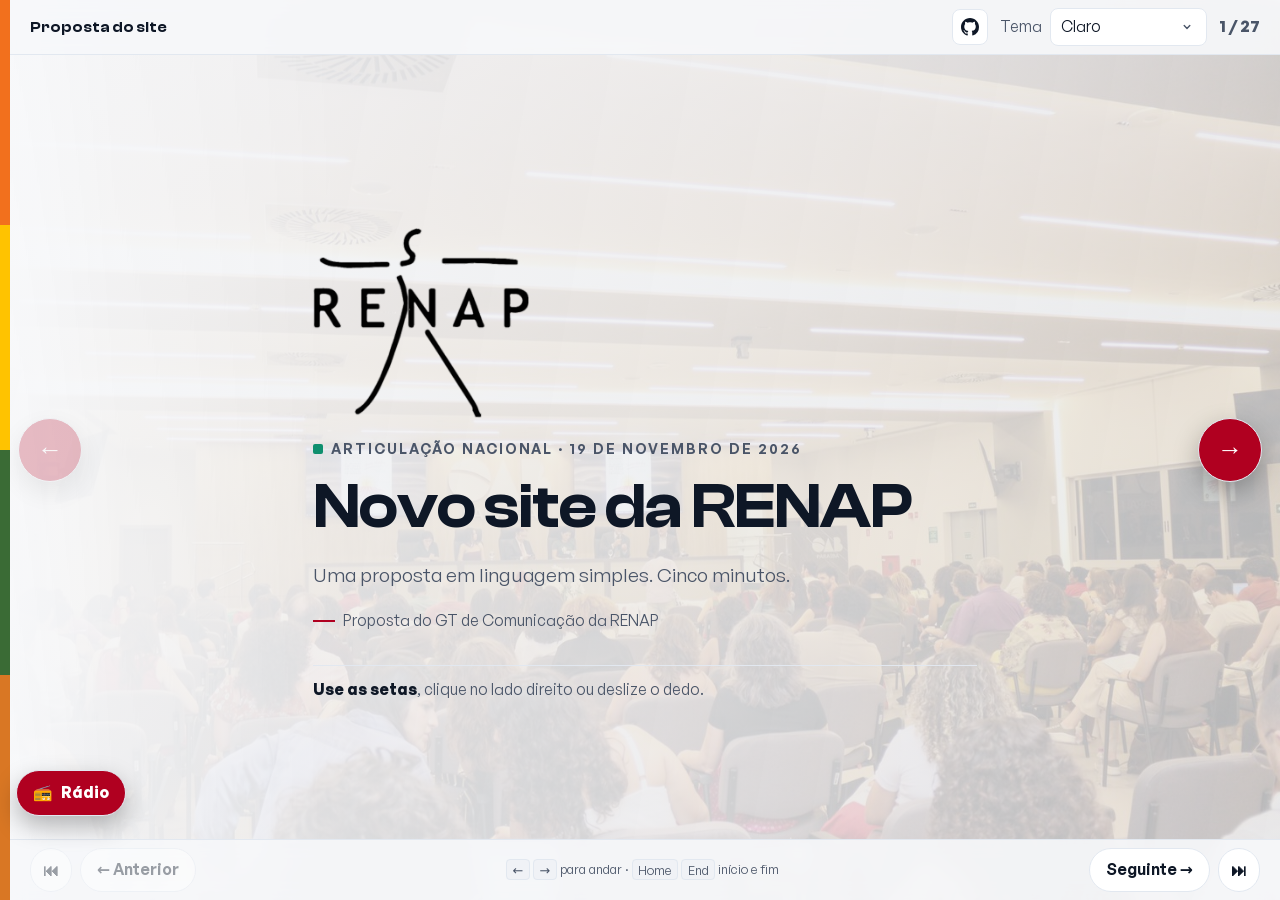
==== index.html @ 1b3a4a83 "Cartão sem fundo e foto em tela cheia - o cartão não tem mais fundo: ackground: transparent, sem de" ====
<!doctype html>
<html lang="pt-BR" data-theme="light">
<head>
<meta charset="utf-8" />
<meta name="viewport" content="width=device-width, initial-scale=1" />
<title>Novo site da RENAP — proposta</title>
<meta name="description" content="Proposta do novo site da RENAP, feita pelo GT de Comunicação. Linguagem simples, cinco minutos." />
<link rel="icon" href="data:," />

<!--
  APRESENTAÇÃO — PROPOSTA DO NOVO SITE DA RENAP
  Conteúdo: "Briefing-novo-site-RENAP.docx", versão de 19/11/2026, do GT de Comunicação.
  Base visual: design system do Controle Popular (MIT) — tokens --cp-*, sanfona,
  efeitos e robô. A marca RENAP entra em temas/renap.css, só trocando valores.

  DIRECÃO DE ARTE: "editorial cívico". Papel de ata, título em Clash Display,
  corpo em General Sans, logo no canto, raia de bioma na borda.
  A própria apresentação demonstra o que promete: tema, sanfona, busca, robô.
-->
<link rel="stylesheet" href="fontes/fontshare.css?v=3" />
<link rel="stylesheet" href="temas/temas.css" />
<link rel="stylesheet" href="temas/renap.css?v=2" />
<link rel="stylesheet" href="componentes/select.css" />
<link rel="stylesheet" href="componentes/sanfona.css" />
<link rel="stylesheet" href="componentes/shell.css" />
<link rel="stylesheet" href="efeitos/efeitos.css" />

<style>
/* ═══ 1. ESCALA, RITMO E MARCA ════════════════════════════════════════════ */
:root {
  --t-capa: clamp(2rem, 6.6vw, 4rem);
  --t-titulo: clamp(1.45rem, 4.2vw, 2.4rem);
  --t-olho: clamp(.8rem, 1.9vw, .88rem);
  --t-corpo: clamp(1.06rem, 2.4vw, 1.2rem);
  --t-peq: clamp(.88rem, 2vw, .98rem);
  --t-min: .8rem;                  /* 12,8 px: acima do piso de 12 px */
  --t-numero: clamp(2.4rem, 9vw, 4.6rem);

  --e1: 4px; --e2: 8px; --e3: 12px; --e4: 20px; --e5: 32px; --e6: 56px;

  --dur-rapida: 160ms;
  --dur-padrao: 320ms;
  --dur-tela: 420ms;
  --curva: cubic-bezier(.2, 0, 0, 1);

  --faixa: 10px;
  --bioma-1: #f2701d;
  --bioma-2: #ffc300;
  --bioma-3: #3a6b35;
  --bioma-4: #d97724;
}
[data-theme="high-contrast"] { --faixa: 0px; }

/* ═══ 2. BASE ═════════════════════════════════════════════════════════════ */
* { box-sizing: border-box; }
html, body { margin: 0; height: 100%; }
body {
  background: var(--cp-bg);
  color: var(--cp-text);
  font-size: var(--t-corpo);
  line-height: 1.5;
  -webkit-text-size-adjust: 100%;
  overflow: hidden;
  transition: background var(--dur-padrao) var(--curva), color var(--dur-padrao) var(--curva);
}
h1, h2, h3 { margin: 0; line-height: 1.08; letter-spacing: -.015em; font-weight: 600; }
p { margin: 0; }
img { max-width: 100%; }
a { color: var(--cp-primary); }
:focus-visible { outline: 3px solid var(--cp-focus); outline-offset: 3px; border-radius: 4px; }

/* ═══ 3. CASCA ════════════════════════════════════════════════════════════ */
.raia { position: fixed; left: 0; top: 0; bottom: 0; width: var(--faixa); z-index: 40; display: flex; flex-direction: column; }
[data-theme="high-contrast"] .raia { display: none; }
.raia i { flex: 1; }
.raia .b1 { background: var(--bioma-1); }
.raia .b2 { background: var(--bioma-2); }
.raia .b3 { background: var(--bioma-3); }
.raia .b4 { background: var(--bioma-4); }

.casca {
  position: fixed; inset: 0 0 auto var(--faixa); z-index: 30;
  display: flex; align-items: center; gap: var(--e3);
  padding: var(--e2) var(--e4);
  background: color-mix(in srgb, var(--cp-bg) 90%, transparent);
  border-bottom: 1px solid var(--cp-border);
  backdrop-filter: blur(8px);
}
.logo-topo { height: 36px; width: auto; display: block; }
.logo-topo--branco { display: none; }
[data-theme="dark"] .logo-topo--claro,
[data-theme="brasil"] .logo-topo--claro,
[data-theme="pequi"] .logo-topo--claro,
[data-theme="cerrado"] .logo-topo--claro,
[data-theme="mata-atlantica"] .logo-topo--claro,
[data-theme="caatinga"] .logo-topo--claro,
[data-theme="pantanal"] .logo-topo--claro { display: none; }
[data-theme="dark"] .logo-topo--branco,
[data-theme="brasil"] .logo-topo--branco,
[data-theme="pequi"] .logo-topo--branco,
[data-theme="cerrado"] .logo-topo--branco,
[data-theme="mata-atlantica"] .logo-topo--branco,
[data-theme="caatinga"] .logo-topo--branco,
[data-theme="pantanal"] .logo-topo--branco { display: block; }
/* Na capa o logo grande faz o papel; o do canto sai. */
body[data-tela="1"] .logo-topo { display: none; }

.casca .vao { flex: 1; }
/* Link do código aberto fica discreto na barra e grande no fecho. */
.casca__codigo {
  display: inline-flex; align-items: center; justify-content: center;
  width: 36px; height: 36px; border-radius: 8px;
  color: var(--cp-text); border: 1px solid var(--cp-border);
  background: var(--cp-surface);
}
.casca__codigo:hover { border-color: var(--cp-primary); color: var(--cp-primary); }
.casca__codigo svg { width: 18px; height: 18px; }
.rodape-codigo { margin-top: var(--e4); display: flex; align-items: center; gap: var(--e3); flex-wrap: wrap; }
.rodape-codigo small { font-size: var(--t-min); color: var(--cp-text-soft); }
.casca__nome { font-family: var(--font-display); font-size: .95rem; font-weight: 600; display: none; }
@media (min-width: 1000px) { .casca__nome { display: block; } }
.contador { font-size: var(--t-peq); color: var(--cp-text-soft); font-variant-numeric: tabular-nums; white-space: nowrap; }
.campo-tema { display: flex; align-items: center; gap: var(--e2); }
.campo-tema label { font-size: var(--t-peq); color: var(--cp-text-soft); }
.campo-tema select {
  font: inherit; font-family: var(--font-body); font-size: var(--t-peq);
  min-height: 36px; max-width: 11rem;
  padding: .4rem 2.25rem .4rem .6rem;
  color: var(--cp-text); background-color: var(--cp-surface);
  border: 1px solid var(--cp-border); border-radius: 8px;
}

.progresso { position: fixed; left: var(--faixa); right: 0; top: 0; height: 3px; z-index: 35; }
.progresso b { display: block; height: 100%; width: 0; background: var(--cp-primary); transition: width var(--dur-tela) var(--curva); }

/* ═══ 4. TELAS ════════════════════════════════════════════════════════════ */
.deck { position: fixed; inset: 0; }
.tela {
  position: absolute; inset: 0;
  display: flex; flex-direction: column; justify-content: flex-start;
  padding: calc(72px + var(--e5)) 0 calc(var(--e6) + 24px) var(--faixa);
  opacity: 0; visibility: hidden; transform: translateX(26px);
  transition: opacity var(--dur-tela) var(--curva), transform var(--dur-tela) var(--curva),
              visibility 0s linear var(--dur-tela);
  overflow-y: auto; overflow-x: hidden;
}
.tela[data-ativa="true"] {
  opacity: 1; visibility: visible; transform: none;
  transition: opacity var(--dur-tela) var(--curva), transform var(--dur-tela) var(--curva);
}
/* `margin: auto` centra quando sobra espaço e encosta no topo quando a tela
   é mais alta que a janela — sem cortar o título. */
.miolo { width: 100%; max-width: 62rem; margin: auto; padding: 0 var(--e4); flex: 0 0 auto; }
.estreito { max-width: 44rem; }

.tela[data-ativa="true"] .sobe {
  animation: sobe var(--dur-tela) var(--curva) both;
  animation-delay: calc(var(--i, 0) * 70ms);
}
@keyframes sobe { from { opacity: 0; transform: translateY(20px); } to { opacity: 1; transform: none; } }

.olho {
  display: flex; align-items: center; gap: var(--e2);
  font-size: var(--t-olho); font-weight: 600; letter-spacing: .14em; text-transform: uppercase;
  color: var(--cp-text-soft); margin-bottom: var(--e3);
}
.olho::before {
  content: ""; width: 10px; height: 10px; flex: 0 0 auto;
  background: var(--cp-accent); border-radius: 2px;
}
.emoji { margin-right: .35em; font-style: normal; }
/* Onde há emoji, ele é o marcador: o quadradinho some para não duplicar. */
.olho:has(.emoji)::before { display: none; }
h2.titulo { font-size: var(--t-titulo); max-width: 24ch; }
h2.titulo--longo { font-size: clamp(1.25rem, 3.5vw, 1.9rem); max-width: 30ch; line-height: 1.16; }
.resumo { margin-top: var(--e4); color: var(--cp-text-soft); max-width: 56ch; }
.linhas { list-style: none; margin: var(--e4) 0 0; padding: 0; display: grid; gap: var(--e3); }
/* Marcador absoluto: o texto pode ter <b> no meio sem virar coluna. */
.linhas li { position: relative; padding-left: 18px; }
.linhas li::before {
  content: ""; position: absolute; left: 0; top: .62em;
  width: 6px; height: 6px;
  background: var(--cp-primary); border-radius: 50%;
}
.folha {
  margin-top: var(--e5); padding-top: var(--e3);
  border-top: 1px solid var(--cp-border);
  font-size: var(--t-peq); color: var(--cp-text-soft);
}
.folha b { color: var(--cp-text); }

/* ═══ 5. PEÇAS ════════════════════════════════════════════════════════════ */
.capa-logo { height: clamp(112px, 22vw, 190px); width: auto; display: block; margin-bottom: var(--e4); }
.capa-logo--branco { display: none; }
[data-theme="dark"] .capa-logo--claro,
[data-theme="brasil"] .capa-logo--claro,
[data-theme="pequi"] .capa-logo--claro,
[data-theme="cerrado"] .capa-logo--claro,
[data-theme="mata-atlantica"] .capa-logo--claro,
[data-theme="caatinga"] .capa-logo--claro,
[data-theme="pantanal"] .capa-logo--claro { display: none; }
[data-theme="dark"] .capa-logo--branco,
[data-theme="brasil"] .capa-logo--branco,
[data-theme="pequi"] .capa-logo--branco,
[data-theme="cerrado"] .capa-logo--branco,
[data-theme="mata-atlantica"] .capa-logo--branco,
[data-theme="caatinga"] .capa-logo--branco,
[data-theme="pantanal"] .capa-logo--branco { display: block; }

.credito {
  margin-top: var(--e4); display: inline-flex; align-items: center; gap: var(--e2);
  font-size: var(--t-peq); color: var(--cp-text-soft);
}
.credito::before { content: ""; width: 22px; height: 2px; background: var(--cp-primary); }

.grande {
  font-family: var(--font-display); font-size: var(--t-numero); font-weight: 700;
  line-height: .92; letter-spacing: -.03em; font-variant-numeric: tabular-nums;
}
.grande em { font-style: normal; font-size: .3em; letter-spacing: 0; color: var(--cp-text-soft); font-family: var(--font-body); font-weight: 600; }

.fichas { display: flex; flex-wrap: wrap; gap: var(--e2); margin: var(--e4) 0 0; padding: 0; list-style: none; }
.fichas li {
  font-size: var(--t-peq); font-weight: 600;
  padding: .45rem .75rem; border-radius: 999px;
  background: var(--cp-surface-2); color: var(--cp-text); border: 1px solid var(--cp-border);
}
.cartoes { display: grid; gap: var(--e3); margin-top: var(--e4); align-items: start; }
@media (min-width: 640px) { .cartoes.duas { grid-template-columns: 1fr 1fr; } }
@media (min-width: 900px) { .cartoes.tres { grid-template-columns: repeat(3, 1fr); } }
.cartao {
  background: var(--cp-surface); border: 1px solid var(--cp-border);
  border-radius: 12px; padding: var(--e3) var(--e4);
}
.cartao h3 { font-size: 1.02rem; margin-bottom: .35rem; }
.cartao p { font-size: var(--t-peq); color: var(--cp-text-soft); }
.cartao .etiqueta {
  display: inline-block; font-size: var(--t-min); font-weight: 700; letter-spacing: .1em;
  text-transform: uppercase; color: var(--cp-text-soft); margin-bottom: .4rem;
}
.cartao .num { font-family: var(--font-display); font-size: 2.3rem; line-height: 1; font-variant-numeric: tabular-nums; }

.botao {
  font: inherit; font-family: var(--font-body); font-size: 1.05rem; font-weight: 700;
  min-height: 44px; padding: .55rem 1.1rem;
  background: var(--cp-primary); color: var(--cp-primary-ink);
  border: 0; border-radius: 999px; cursor: pointer;
}
.botao:hover { filter: brightness(1.06); }
.botao.secundario { background: var(--cp-surface); color: var(--cp-text); border: 1px solid var(--cp-border); }
.botao[aria-pressed="true"] { outline: 2px solid var(--cp-text); outline-offset: 2px; }

/* Chips de tema: cada um troca direto, sem adivinhar o próximo. */
.temas-grade { display: grid; grid-template-columns: repeat(2, 1fr); gap: var(--e2); margin-top: var(--e4); }
@media (min-width: 620px) { .temas-grade { grid-template-columns: repeat(4, 1fr); } }
.chip-tema {
  font: inherit; font-size: var(--t-peq); font-weight: 600; text-align: left;
  display: flex; align-items: center; gap: var(--e2);
  min-height: 44px; padding: .5rem .7rem;
  background: var(--cp-surface); color: var(--cp-text);
  border: 1px solid var(--cp-border); border-radius: 10px; cursor: pointer;
}
.chip-tema:hover { border-color: var(--cp-primary); }
.chip-tema[aria-pressed="true"] { border-color: var(--cp-primary); box-shadow: inset 0 0 0 1px var(--cp-primary); }
.chip-tema__cores { display: inline-flex; gap: 3px; flex: 0 0 auto; }
.chip-tema__cores i { width: 10px; height: 10px; border-radius: 50%; border: 1px solid color-mix(in srgb, var(--cp-text) 30%, transparent); }
.aviso-tema { margin-top: var(--e3); font-size: var(--t-peq); color: var(--cp-text-soft); }
.aviso-tema b { color: var(--cp-text); }

.amostras { display: flex; flex-wrap: wrap; gap: var(--e3); margin-top: var(--e4); }
.amostra { width: 82px; }
.amostra i { display: block; height: 42px; border-radius: 8px; border: 1px solid var(--cp-border); }
.amostra small { display: block; font-size: var(--t-min); color: var(--cp-text-soft); margin-top: 4px; }

.interruptor { display: flex; align-items: center; gap: var(--e2); font-size: var(--t-peq); color: var(--cp-text-soft); margin-top: var(--e3); }
.interruptor input { width: 20px; height: 20px; accent-color: var(--cp-primary); }

/* Proposta de home: print à esquerda, o que ela tem à direita. */
.home-demo { display: grid; gap: var(--e3); margin-top: var(--e4); }
@media (min-width: 820px) { .home-demo { grid-template-columns: 1.15fr .85fr; align-items: start; } }
.home-demo figure { margin: 0; }
.home-demo img {
  width: 100%; aspect-ratio: 16 / 9; object-fit: cover;
  border: 1px solid var(--cp-border); border-radius: 12px; background: var(--cp-surface-2);
}
.home-demo figcaption { margin-top: 6px; font-size: var(--t-min); color: var(--cp-text-soft); }
.home-demo .botao { display: inline-flex; align-items: center; text-decoration: none; }

/* ═══ 6. DEMONSTRAÇÕES (anexos) ═══════════════════════════════════════════ */
.grade-demo { display: grid; gap: var(--e3); margin-top: var(--e4); }
@media (min-width: 780px) { .grade-demo { grid-template-columns: 1fr 1fr; } }
.demo {
  background: var(--cp-surface); border: 1px solid var(--cp-border);
  border-radius: 12px; padding: var(--e3) var(--e4);
  display: flex; flex-direction: column; gap: var(--e2);
}
.demo h3 { font-size: .98rem; }
.demo p { font-size: var(--t-min); color: var(--cp-text-soft); }
.demo__palco { display: flex; align-items: center; gap: var(--e2); flex-wrap: wrap; margin-top: var(--e1); }
.demo__botao {
  font: inherit; font-size: var(--t-peq); font-weight: 600;
  min-height: 40px; padding: .45rem 1rem; border-radius: 999px;
  background: var(--cp-primary); color: var(--cp-primary-ink); border: 0; cursor: pointer;
}
.demo__caixa {
  border: 1px solid var(--cp-border); border-radius: 10px;
  background: var(--cp-surface-2); padding: var(--e3); font-size: var(--t-peq);
  color: var(--cp-text);
}
.status-dica { font-size: var(--t-min); color: var(--cp-text-soft); min-height: 1.1em; }

/* Busca */
.busca { display: flex; gap: var(--e2); margin-top: var(--e1); }
.busca input {
  flex: 1; min-height: 40px; padding: .45rem .7rem;
  font: inherit; font-size: var(--t-peq);
  color: var(--cp-text); background-color: var(--cp-bg);
  border: 1px solid var(--cp-border); border-radius: 8px;
}
.busca-lista { list-style: none; margin: var(--e2) 0 0; padding: 0; display: grid; gap: 6px; }
.busca-lista li {
  font-size: var(--t-peq); padding: .4rem .6rem; border-radius: 8px;
  background: var(--cp-surface-2); color: var(--cp-text);
  display: flex; justify-content: space-between; gap: var(--e2);
}
.busca-lista li span { color: var(--cp-text-soft); font-size: var(--t-min); white-space: nowrap; }
.busca-lista li[hidden] { display: none; }

/* Rádio: player com lista de estações (acervo do Controle Popular).
   Controles fixos à esquerda; a lista funciona como barra lateral. */
.rp { display: grid; gap: var(--e3); margin-top: var(--e2); }
@media (min-width: 900px) {
  .rp { grid-template-columns: minmax(0, 260px) minmax(0, 1fr); align-items: start; }
}
.rp__controles {
  position: sticky; top: 8px; z-index: 2;
  border: 1px solid var(--cp-border); border-radius: 12px;
  background: var(--cp-surface-2); padding: var(--e3);
  display: grid; gap: var(--e2);
}
.rp__linha { display: flex; align-items: center; gap: var(--e2); }
.rp__tocar {
  width: 52px; height: 52px; flex: 0 0 auto; border-radius: 50%;
  border: 0; background: var(--cp-primary); color: var(--cp-primary-ink);
  font-size: 1.1rem; cursor: pointer; display: grid; place-items: center;
}
.rp__tocar:hover { filter: brightness(1.07); }
.rp__parar {
  width: 40px; height: 40px; flex: 0 0 auto; border-radius: 50%;
  border: 1px solid var(--cp-border); background: var(--cp-surface); color: var(--cp-text);
  font-size: .8rem; cursor: pointer; display: grid; place-items: center;
}
.rp__parar:hover { border-color: var(--cp-primary); color: var(--cp-primary); }
.rp__nome { font-weight: 700; font-size: var(--t-peq); line-height: 1.25; }
.rp__meta { display: block; font-weight: 400; font-size: var(--t-min); color: var(--cp-text-soft); }
.rp__volume { display: flex; align-items: center; gap: var(--e2); font-size: var(--t-min); color: var(--cp-text-soft); }
.rp__volume input { flex: 1; accent-color: var(--cp-primary); }
.rp__status { font-size: var(--t-min); color: var(--cp-text-soft); min-height: 1.2em; }
.rp__lista-area {
  border: 1px solid var(--cp-border); border-radius: 12px;
  background: var(--cp-surface); overflow: hidden;
}
.rp__busca { display: flex; gap: var(--e2); align-items: center; padding: var(--e2); border-bottom: 1px solid var(--cp-border); }
.rp__busca input {
  flex: 1; min-height: 36px; padding: .4rem .6rem;
  font: inherit; font-size: var(--t-min);
  color: var(--cp-text); background-color: var(--cp-bg);
  border: 1px solid var(--cp-border); border-radius: 8px;
}
.rp__contagem { font-size: var(--t-min); color: var(--cp-text-soft); white-space: nowrap; }
.rp__lista { max-height: 260px; overflow-y: auto; padding: 6px; }
.rp__grupo {
  font-size: var(--t-min); text-transform: uppercase; letter-spacing: .1em;
  color: var(--cp-text-soft); margin: var(--e2) var(--e1) 4px;
}
.rp__item {
  display: grid; gap: 2px; width: 100%; text-align: left;
  padding: 8px 10px; border: 0; border-radius: 8px;
  background: transparent; color: var(--cp-text); cursor: pointer;
  font: inherit; font-size: var(--t-min);
}
.rp__item:hover { background: var(--cp-surface-2); }
.rp__item[data-tocando="true"] { background: var(--cp-surface-2); box-shadow: inset 3px 0 0 var(--cp-primary); }
.rp__item-nome { font-weight: 600; }
.rp__item-meta { color: var(--cp-text-soft); }
.rp__vazio { font-size: var(--t-min); color: var(--cp-text-soft); padding: 10px; }

/* Robô dentro da tela (o padrão do design system é flutuante) */
.robo--tela { position: static; align-items: stretch; }
.robo--tela .robo__painel { display: block; width: 100%; box-shadow: none; }
.robo--tela .robo__mensagens { max-height: 13rem; }
.robo--tela .robo__botao { display: none; }

/* Fontes */
.fonte-grade { display: grid; gap: 6px; margin-top: var(--e2); }
@media (min-width: 700px) { .fonte-grade { grid-template-columns: 1fr 1fr; } }
.fonte-item { display: flex; align-items: center; gap: var(--e2); }
.fonte-item button {
  font: inherit; font-size: var(--t-peq); font-weight: 600;
  flex: 1; text-align: left; min-height: 36px; padding: .3rem .7rem;
  background: var(--cp-surface); color: var(--cp-text);
  border: 1px solid var(--cp-border); border-radius: 8px; cursor: pointer;
}
.fonte-item button:hover { border-color: var(--cp-primary); }
.fonte-item button[aria-pressed="true"] { border-color: var(--cp-primary); box-shadow: inset 0 0 0 1px var(--cp-primary); }
.fonte-item a { font-size: var(--t-min); }
.amostra-fonte {
  margin-top: var(--e4); padding: var(--e4);
  background: var(--cp-surface); border: 1px solid var(--cp-border); border-radius: 12px;
}
.amostra-fonte p:first-child {
  font-family: var(--font-display); font-size: clamp(1.1rem, 3vw, 1.5rem); line-height: 1.1;
}
.amostra-fonte p:last-child { font-size: var(--t-peq); color: var(--cp-text-soft); margin-top: var(--e2); }

/* Tabela de custos */
.nota-custo { font-size: var(--t-min); color: var(--cp-text-soft); margin-top: var(--e3); }
.nota-custo b { color: var(--cp-text); }
.marca-custo { background: var(--cp-surface); }
.marca-custo td:first-child { color: var(--cp-text); font-weight: 600; }
.marca-custo .barato { color: var(--cp-primary); font-weight: 700; }

/* No celular a tabela vira uma lista de cartões: nenhuma coluna some, e não
   existe rolagem lateral dentro da tela. */
@media (max-width: 640px) {
  .marca-custo { overflow: visible; border: 0; background: transparent; }
  .marca-custo table { min-width: 0; font-size: var(--t-peq); }
  .marca-custo thead {
    position: absolute; width: 1px; height: 1px; overflow: hidden; clip-path: inset(50%);
  }
  .marca-custo tbody, .marca-custo tr, .marca-custo td { display: block; width: 100%; }
  .marca-custo tr {
    border: 1px solid var(--cp-border); border-radius: 12px;
    background: var(--cp-surface); margin-bottom: var(--e2); overflow: hidden;
  }
  .marca-custo td { border: 0; padding: 2px var(--e3); }
  .marca-custo td:first-child { padding-top: var(--e3); font-size: 1rem; }
  .marca-custo td:last-child { padding-bottom: var(--e3); }
  .marca-custo td[data-rotulo]::before {
    content: attr(data-rotulo) ": ";
    font-size: var(--t-min); color: var(--cp-text-soft);
  }
}

/* Referências: print grande, legenda curta embaixo. */
.refs { display: grid; gap: var(--e3); margin-top: var(--e3); }
@media (min-width: 680px) { .refs { grid-template-columns: 1fr 1fr; } }
.refs figure { margin: 0; }
.refs img {
  display: block; width: 100%; aspect-ratio: 16 / 10; object-fit: cover;
  border: 1px solid var(--cp-border); border-radius: 10px; background: var(--cp-surface-2);
}
.refs figcaption { margin-top: 6px; font-size: var(--t-min); color: var(--cp-text-soft); line-height: 1.4; }
.refs figcaption b { color: var(--cp-text); font-size: var(--t-peq); }
.refs figcaption a { color: var(--cp-text-soft); }
.refs figcaption a:hover { color: var(--cp-primary); }

/* Seis por tela: duas colunas no celular, três no notebook. */
@media (min-width: 760px) { .refs--6 { grid-template-columns: repeat(3, 1fr); } }
.refs--6 figcaption { font-size: var(--t-min); }

/* No celular o print ocupa a largura toda e mantém a proporção do original:
   recortar cortaria justamente o que se quer comparar. */
@media (max-width: 679px) {
  .refs img { aspect-ratio: 16 / 10; }
}

/* Funções do site: título e exemplo lado a lado, com pulso em ordem. */
.funcoes { display: grid; gap: 8px; }
.funcao {
  display: grid; grid-template-columns: 10px 1fr; gap: var(--e3);
  align-items: start; padding: 10px 14px;
  border: 1px solid var(--cp-border); border-radius: 12px;
  background: var(--cp-surface);
  transition: border-color .18s ease, transform .18s ease, box-shadow .18s ease;
}
@media (hover: hover) and (pointer: fine) {
  .funcao:hover {
    border-color: color-mix(in srgb, var(--cp-primary) 55%, transparent);
    transform: translateY(-1px);
    box-shadow: 0 8px 20px rgb(0 0 0 / .18);
  }
}
.funcao__texto { display: grid; gap: 2px; }
@media (min-width: 700px) {
  .funcao__texto { grid-template-columns: 168px 1fr; gap: var(--e3); align-items: baseline; }
}
.funcao__texto b { font-size: var(--t-peq); }
.funcao__texto span { font-size: var(--t-peq); color: var(--cp-text-soft); line-height: 1.45; }

/* Pulso que desce: o atraso é o índice do cartão (--i). */
.funcao__marca { position: relative; width: 8px; height: 8px; margin-top: .55em; border-radius: 50%; background: var(--cp-primary); }
.funcao__marca::after {
  content: ""; position: absolute; inset: -3px; border-radius: 50%;
  border: 2px solid var(--cp-primary); opacity: 0;
  animation: pulso-degrau 2.4s ease-out infinite;
  animation-delay: calc(var(--i, 0) * 220ms);
}
@keyframes pulso-degrau {
  0% { transform: scale(.8); opacity: .5; }
  70%, 100% { transform: scale(1.9); opacity: 0; }
}
@media (prefers-reduced-motion: reduce) {
  .funcao__marca::after { animation: none; }
  .funcao { transition: none; }
}

/* Oito por tela: quatro colunas no computador, três no tablet, duas no celular. */
@media (min-width: 760px) { .refs--8 { grid-template-columns: repeat(3, 1fr); } }
@media (min-width: 1100px) { .refs--8 { grid-template-columns: repeat(4, 1fr); } }
.refs--8 figcaption { font-size: var(--t-min); line-height: 1.35; }

/* Dez efeitos sugeridos: duas colunas, licença ao lado do nome. */
.efeitos { list-style: none; margin: var(--e4) 0 0; padding: 0; display: grid; gap: var(--e2); }
@media (min-width: 760px) { .efeitos { grid-template-columns: repeat(2, minmax(0, 1fr)); } }
.efeitos li {
  border: 1px solid var(--cp-border); border-left: 3px solid var(--cp-primary);
  border-radius: 10px; background: var(--cp-surface);
  padding: 10px 12px; display: grid; gap: 2px;
}
.efeito__topo { display: flex; align-items: center; gap: var(--e2); flex-wrap: wrap; }
.efeito__topo b { font-size: var(--t-peq); }
.efeito__licenca {
  font-size: var(--t-min); font-weight: 700; letter-spacing: .04em;
  color: var(--cp-text-soft); border: 1px solid var(--cp-border);
  border-radius: 999px; padding: 1px 7px;
}
.efeitos p { font-size: var(--t-min); color: var(--cp-text-soft); }
.efeitos a { font-size: var(--t-min); }

/* Laboratório de efeitos: seis cartões, cada um com o efeito rodando. */
.lab { display: grid; gap: var(--e3); margin-top: var(--e4); grid-template-columns: repeat(2, minmax(0, 1fr)); }
@media (min-width: 900px) { .lab { grid-template-columns: repeat(3, minmax(0, 1fr)); } }
.lab__item {
  border: 1px solid var(--cp-border); border-radius: 12px; overflow: hidden;
  background: var(--cp-surface); display: grid;
}
.lab__palco { position: relative; height: 120px; overflow: hidden; background: var(--cp-surface-2); }
.lab__palco--centro { display: grid; place-items: center; padding: var(--e2); }
.lab__nome {
  display: flex; justify-content: space-between; gap: var(--e2); flex-wrap: wrap;
  padding: 8px 10px; border-top: 1px solid var(--cp-border); font-size: var(--t-min);
}
.lab__nome b { font-size: var(--t-min); }
.lab__nome span { color: var(--cp-text-soft); }
.lab__selo {
  position: absolute; right: 8px; bottom: 6px; font-size: var(--t-min);
  color: var(--cp-text-soft);
}

/* 1. Grid Motion: camada de grade maior que o quadro desliza uma célula. */
.lab--grade .lab__palco { position: relative; }
.lab--grade .lab__palco::before {
  content: ""; position: absolute; inset: -22px;
  background-image:
    linear-gradient(var(--cp-border) 1px, transparent 1px),
    linear-gradient(90deg, var(--cp-border) 1px, transparent 1px);
  background-size: 22px 22px;
  animation: grade-andando 1.8s linear infinite;
  will-change: transform;
}
@keyframes grade-andando {
  from { transform: translate3d(var(--gx, 0px), var(--gy, 0px), 0); }
  to { transform: translate3d(calc(22px + var(--gx, 0px)), calc(22px + var(--gy, 0px)), 0); }
}

/* 3. Magic Card: inclina e acende com o ponteiro */
.lab__carta {
  width: 84%; padding: 14px 10px; text-align: center; font-size: var(--t-min);
  border-radius: 10px; border: 1px solid var(--cp-border);
  background:
    radial-gradient(120px circle at var(--mx, 50%) var(--my, 50%),
      color-mix(in srgb, var(--cp-primary) 26%, transparent), transparent 70%),
    var(--cp-surface);
  transition: transform .18s var(--curva), border-color .18s var(--curva);
  will-change: transform;
}
.lab__carta:hover { border-color: var(--cp-primary); }

/* 4. Text Trail */
.lab__canvas { width: 100%; height: 100%; display: block; }

/* 5. Meteors */
.lab--meteoros { background: var(--cp-surface-2); }
.lab--meteoros i {
  position: absolute; top: -20%; width: 2px; height: 60%;
  background: linear-gradient(to bottom, transparent, var(--cp-primary));
  transform: rotate(35deg); opacity: .7;
  animation: meteoro 2.6s linear infinite;
}
.lab--meteoros i:nth-child(1) { left: 10%; animation-delay: 0s; }
.lab--meteoros i:nth-child(2) { left: 25%; animation-delay: .4s; }
.lab--meteoros i:nth-child(3) { left: 42%; animation-delay: .9s; }
.lab--meteoros i:nth-child(4) { left: 58%; animation-delay: .2s; }
.lab--meteoros i:nth-child(5) { left: 74%; animation-delay: .7s; }
.lab--meteoros i:nth-child(6) { left: 88%; animation-delay: 1.1s; }
@keyframes meteoro {
  0% { transform: translate(0, -30%) rotate(35deg); opacity: 0; }
  15% { opacity: .8; }
  100% { transform: translate(60px, 180%) rotate(35deg); opacity: 0; }
}

/* 6. Gradual Blur */
.lab--desfoque .lab__palco { background: var(--cp-surface-2); }
.lab__faixa {
  position: absolute; inset: 0; background: var(--cp-primary); opacity: .35;
  mask-image: linear-gradient(to bottom, #000 40%, transparent 100%);
}
.lab__faixa--b { filter: blur(8px); opacity: .55; }

@media (prefers-reduced-motion: reduce) {
  .lab--grade .lab__palco, .lab--meteoros i { animation: none; }
}

/* Botões das galerias e lista dos componentes citados. */
.efeitos-botoes { display: flex; flex-wrap: wrap; gap: var(--e2); margin-top: var(--e4); }
.efeitos-botoes .botao { display: inline-flex; align-items: center; text-decoration: none; }

/* Fundo em duas camadas: a foto inteira na frente (contain) e a mesma foto
   desfocada atrás, para as sobras laterais não virarem faixa preta. */
.tela__fundo {
  position: fixed; inset: -70px; z-index: 0; pointer-events: none;
  background-image: var(--fundo, none);
  background-position: center; background-size: cover; background-repeat: no-repeat;
  filter: blur(30px) brightness(.3) saturate(.85);
  display: none;
}
/* ═══ 11. FOTOS DE FUNDO ══════════════════════════════════════════════════
   A foto ocupa a tela inteira, como antes, mas com véu calibrado: o tema
   continua mandando na cor e a fotografia aparece. A capa e o fecho têm véu
   mais leve que as telas de texto. */
.tela::before {
  content: ""; position: fixed; inset: 0; z-index: 1; pointer-events: none;
  background-image: var(--fundo, none);
  background-position: right center;
  background-size: cover; background-repeat: no-repeat;
  filter: brightness(.78) saturate(.95);
  opacity: var(--fundo-op, .58);
  -webkit-mask-image: linear-gradient(to right, transparent 0%, rgba(0,0,0,.55) 9%, #000 26%);
  mask-image: linear-gradient(to right, transparent 0%, rgba(0,0,0,.55) 9%, #000 26%);
}

.tela::after {
  content: ""; position: fixed; inset: 0; z-index: 2; pointer-events: none;
  background: linear-gradient(100deg,
    color-mix(in srgb, var(--cp-bg) var(--veu-1, 74%), transparent) 0%,
    color-mix(in srgb, var(--cp-bg) var(--veu-2, 62%), transparent) 55%,
    color-mix(in srgb, var(--cp-bg) var(--veu-3, 48%), transparent) 100%);
}
.tela .miolo { position: relative; z-index: 3; }

/* Capa e fecho: foto maior e mais presente. */
.tela--capa, .tela--fecho { --fundo-op: .72; }
.tela--capa::after, .tela--fecho::after {
  background: linear-gradient(100deg,
    color-mix(in srgb, var(--cp-bg) 92%, transparent) 0%,
    color-mix(in srgb, var(--cp-bg) 78%, transparent) 55%,
    color-mix(in srgb, var(--cp-bg) 62%, transparent) 100%);
}

@media print {
  .capa-logo { width: 40mm !important; height: auto !important; }
  .tela--capa .folha { display: none !important; }
  h1, h2, h3, .titulo { color: #1b1410 !important; }

  /* Casca de apresentação não entra no papel. */
  .topo, .setas, .radio-flut, .barra-inferior, .rolagem, .pular,
  .casca__codigo, .progresso, .fundo, .dica { display: none !important; }

  html, body {
    background: #fff !important;
    -webkit-print-color-adjust: exact;
    print-color-adjust: exact;
  }

  .deck { position: static; }

  /* Cada tela vira uma seção de texto, sem altura fixa. */
  .tela {
    position: static !important;
    inset: auto !important;
    display: contents !important;
    opacity: 1 !important;
    visibility: visible !important;
    transform: none !important;
    padding: 0 0 14mm 0 !important;
    margin: 0 0 10mm 0 !important;
    border-bottom: 1px solid #d8cfc4;
    break-inside: auto;
    page-break-inside: auto;
    overflow: visible !important;
  }
  .tela::before, .tela::after, .tela__fundo { display: none !important; }

  .miolo {
    max-width: 100% !important;
    margin-bottom: 5mm !important;
    margin: 0 !important;
    padding: 0 !important;
    color: #1b1410 !important;
  }

  .titulo {
    font-size: 20pt !important;
    line-height: 1.15 !important;
    color: #1b1410 !important;
    margin-bottom: 4mm !important;
    break-after: avoid;
  }
  .olho {
    color: #8a2019 !important;
    font-size: 8pt !important;
    letter-spacing: .16em !important;
    margin-bottom: 2mm !important;
  }
  .resumo, .folha, .cartao p, .linhas li, .cartao li, p, li, td, th, small {
    color: #2b221b !important;
    font-size: 10.5pt !important;
    line-height: 1.5 !important;
  }
  .folha { border-top: 0 !important; margin-top: 4mm !important; padding-top: 0 !important; }

  /* Cartões viram blocos de texto, um atrás do outro. */
  .cartoes, .dupla, .refs, .lab, .grade-demo, .funcoes, .temas-grade, .fonte-grade,
  .catalogo, .contas, .sumario {
    display: block !important;
    margin: 4mm 0 0 !important;
    gap: 0 !important;
  }
  .cartao, .funcao, .demo, .lab__item, .amostra-fonte, .sumario__item {
    background: #fdfbf7 !important;
    border: 1px solid #e2d8cc !important;
    border-radius: 3mm !important;
    padding: 3mm 4mm !important;
    margin: 0 0 3mm !important;
    break-inside: avoid;
    backdrop-filter: none !important;
  }
  .cartao h3, .demo h3 { color: #1b1410 !important; font-size: 11.5pt !important; }
  .etiqueta { color: #8a2019 !important; }

  /* Referências: imagem pequena ao lado do texto. */
  .refs figure { margin: 0 0 4mm !important; break-inside: avoid; }
  .refs img { width: 62mm !important; height: auto !important; border-radius: 2mm; }
  .refs figcaption { font-size: 9.5pt !important; }

  .fichas { display: block !important; }
  .fichas li {
    display: inline-block !important;
    background: #f3ece2 !important;
    border: 1px solid #e0d6c9 !important;
    border-radius: 999px !important;
    padding: 1mm 3mm !important;
    margin: 0 2mm 2mm 0 !important;
    font-size: 8.5pt !important;
  }

  .contas li, .catalogo li, .sumario__item {
    display: block !important;
    border: 1px solid #e2d8cc !important;
    border-radius: 2mm !important;
    padding: 2mm 3mm !important;
    margin: 0 0 2mm !important;
  }

  /* Tabela de custos legível em preto e branco. */
  .tabela table { width: 100% !important; border-collapse: collapse !important; }
  .tabela th, .tabela td {
    border-bottom: 1px solid #ddd2c5 !important;
    padding: 2mm 2mm !important;
    text-align: left !important;
    color: #2b221b !important;
    font-size: 9pt !important;
  }
  .tabela caption { color: #5a4c40 !important; font-size: 8.5pt !important; text-align: left; }
  .tabela tbody tr { display: table-row !important; }
  .tabela td::before { content: none !important; }

  /* Elementos de demonstração: só o rótulo. */
  .lab__palco, .demo__palco, .amostra-controles, .interruptor, .chip-tema__cores { display: none !important; }
  .lab__nome span { color: #6b5c4d !important; }

  .sumario__emoji, .sumario__numero { margin-right: 2mm; color: #8a2019 !important; }
  .sumario__desc { display: block; color: #5a4c40 !important; }

  a { color: #8a2019 !important; text-decoration: none; }
  a[href^="http"]::after { content: " (" attr(href) ")"; font-size: 7.5pt; color: #7a6a5b; }


  /* ── PDF enxuto: menos páginas, menos quebra ─────────────────────────── */
  @page { size: A4; margin: 10mm 12mm; }

  .tela {
    padding: 0 0 4mm 0 !important;
    margin: 0 0 3mm 0 !important;
    border-bottom: 1px solid #e6ddd2 !important;
  }
  .tela--capa { page-break-after: auto !important; }

  .titulo { font-size: 14pt !important; margin-bottom: 2mm !important; }
  .olho { font-size: 7.5pt !important; margin-bottom: 1mm !important; }
  .resumo, .folha, p, li, td, th, small {
    font-size: 8.8pt !important;
    line-height: 1.38 !important;
  }

  /* Cartões e listas em duas colunas: o texto curto cabe lado a lado. */
  .cartoes, .dupla, .catalogo, .fichas, .contas, .temas-grade, .fonte-grade {
    columns: 2 !important;
    column-gap: 5mm !important;
    display: block !important;
  }
  .refs { columns: 2 !important; column-gap: 5mm !important; display: block !important; }
  .refs img { width: 100% !important; }
  .refs figure { margin-bottom: 3mm !important; }

  .cartao, .funcao, .demo, .lab__item, .sumario__item, .contas li, .catalogo li {
    padding: 2mm 3mm !important;
    margin: 0 0 2mm !important;
    border-radius: 2mm !important;
    break-inside: avoid;
  }
  .cartao h3, .demo h3 { font-size: 9.5pt !important; margin-bottom: 1mm !important; }
  .etiqueta { font-size: 7pt !important; }

  .linhas { margin-top: 2mm !important; }
  .linhas li { margin: 0 0 1mm !important; }

  /* Caixas que só existem na tela não ocupam papel. */
  .lab, .grade-demo, .fonte-grade, .temas-grade, .amostra-fonte { display: none !important; }
  .lab__nome, .demo__palco { display: none !important; }

  .tabela th, .tabela td { padding: 1.2mm 2mm !important; font-size: 8.2pt !important; }
  .tela { break-inside: auto !important; page-break-inside: auto !important; }
  /* Separação entre seções no papel. */
  .miolo {
    border-top: 1px solid #e2d8cc !important;
    padding-top: 4mm !important;
    margin: 0 0 6mm !important;
  }
  .tela:first-of-type .miolo { border-top: 0 !important; padding-top: 0 !important; }

  /* Referências: duas colunas com o print de cada site. */
  .refs { columns: 2 !important; column-gap: 6mm !important; display: block !important; }
  .refs figure {
    break-inside: avoid; page-break-inside: avoid;
    margin: 0 0 4mm !important;
  }
  .refs img {
    width: 100% !important; height: auto !important;
    border: 1px solid #ddd2c5 !important; border-radius: 2mm;
  }
  .refs figcaption { font-size: 7.6pt !important; line-height: 1.3 !important; }

  /* Sanfona não abre no papel: sai o poema do Galeano junto. */
  details.sanfona { display: none !important; }


  /* Interativo não imprime: some a demo e entra a nota com link. */
  .lab, .lab--cursores, .temas-grade, .fonte-grade, .amostra-fonte,
  .amostra-controles, .efeitos, .efeitos-botoes, .chip-tema, .interruptor,
  .demo, .grade-demo, .faixa-demo { display: none !important; }
  .nota-print {
    display: block !important;
    margin: 3mm 0 0 !important;
    padding: 2mm 3mm !important;
    border-left: 2px solid #8a2019 !important;
    font-size: 8.5pt !important;
    color: #4a3f35 !important;
  }

  .credito, .rodape-codigo { margin-top: 4mm !important; }
}

/* Controles do texto corrido: fonte, peso e espaçamento. */
.amostra-corpo {
  margin-top: var(--e2); max-width: 54ch;
  font-size: var(--t-corpo); line-height: 1.6; color: var(--cp-text);
}
.amostra-controles {
  display: flex; flex-wrap: wrap; gap: var(--e3); align-items: center;
  margin-top: var(--e3); padding-top: var(--e3); border-top: 1px solid var(--cp-border);
}
.amostra-controles label {
  display: flex; align-items: center; gap: var(--e2);
  font-size: var(--t-min); color: var(--cp-text-soft);
}
.amostra-controles input[type="range"] { width: 110px; accent-color: var(--cp-primary); }
.amostra-controles output {
  min-width: 3ch; font-variant-numeric: tabular-nums; color: var(--cp-text); font-weight: 600;
}

/* Link: azul sublinhado, como na web de sempre. Cor por tema, com contraste. */
:root { --cor-link: #0b4fd8; }
[data-theme="dark"], [data-theme="pequi"], [data-theme="cerrado"],
[data-theme="mata-atlantica"], [data-theme="caatinga"], [data-theme="pantanal"],
[data-theme="brasil"] { --cor-link: #9cc2ff; }
[data-theme="high-contrast"] { --cor-link: #0000cc; }

a {
  color: var(--cor-link);
  text-decoration: underline;
  text-decoration-thickness: 1px;
  text-underline-offset: 2px;
}
a:hover { text-decoration-thickness: 2px; }
.refs figcaption a { color: var(--cor-link); }

/* Botões de rolagem: aparecem só quando a tela não cabe. */
.rolagem {
  position: fixed; right: 12px; bottom: 84px; z-index: 32;
  display: none; flex-direction: column; gap: 6px;
}
.rolagem.mostra { display: flex; }
.rolagem button {
  width: 40px; height: 40px; border-radius: 50%;
  border: 1px solid var(--cp-border); background: var(--cp-surface);
  color: var(--cp-text); font-size: 1rem; cursor: pointer;
  box-shadow: 0 6px 16px rgb(0 0 0 / .18);
}
.rolagem button:hover { border-color: var(--cp-primary); color: var(--cp-primary); }
@media (max-width: 560px) { .rolagem { right: 8px; bottom: 76px; } .rolagem button { width: 36px; height: 36px; } }

/* Efeitos de cursor: cada quadro tem o seu, isolado. */
.cur-circulo, .cur-diferenca {
  position: absolute; left: 0; top: 0; width: 26px; height: 26px;
  margin: -13px 0 0 -13px; border-radius: 50%; pointer-events: none;
  border: 2px solid var(--cp-primary);
  transform: translate(-100px, -100px);
  transition: transform .06s linear;
}
.cur-diferenca {
  width: 54px; height: 54px; margin: -27px 0 0 -27px; border: 0;
  background: var(--cp-primary); mix-blend-mode: difference;
}
.cur-alvo {
  display: inline-block; padding: 8px 14px; border-radius: 999px;
  border: 1px solid var(--cp-border); background: var(--cp-surface);
  font-size: var(--t-min); transition: transform .18s var(--curva);
}
.cur-emoji { cursor: url("data:image/svg+xml,%3Csvg xmlns='http://www.w3.org/2000/svg' width='32' height='32'%3E%3Ctext y='26' font-size='26'%3E%E2%9C%8A%3C/text%3E%3C/svg%3E") 16 16, auto; }
.cur-luz { background: var(--cp-surface-2); }
.cur-luz span {
  position: absolute; inset: 0; display: grid; place-items: center;
  font-size: var(--t-min); color: var(--cp-text-soft);
}
.cur-luz::after {
  content: ""; position: absolute; inset: 0; pointer-events: none;
  background: radial-gradient(90px circle at var(--cx, 50%) var(--cy, 50%),
    color-mix(in srgb, var(--cp-primary) 45%, transparent), transparent 70%);
  opacity: 0; transition: opacity .2s ease;
}
.cur-luz:hover::after { opacity: 1; }
.cur-etiqueta {
  position: absolute; left: 0; top: 0; transform: translate(-100px, -100px);
  font-family: var(--font-display); font-weight: 700; font-size: var(--t-peq);
  color: var(--cp-primary); pointer-events: none; transition: transform .05s linear;
}
.cur-punho, .cur-palavra, .cur-faisca, .cur-onda {
  position: absolute; pointer-events: none; will-change: transform, opacity;
}
.cur-punho { font-size: 18px; animation: cur-cai 1.6s linear forwards; }
@keyframes cur-cai {
  from { transform: translateY(-24px); opacity: 0; }
  10% { opacity: 1; }
  to { transform: translateY(130px); opacity: 0; }
}
.cur-palavra {
  font-size: var(--t-min); font-weight: 700; color: var(--cp-primary);
  animation: cur-sobe 1.1s ease-out forwards;
}
@keyframes cur-sobe {
  from { transform: translateY(0); opacity: 1; }
  to { transform: translateY(-28px); opacity: 0; }
}
.cur-faisca {
  width: 5px; height: 5px; border-radius: 50%;
  background: var(--cp-primary); animation: cur-faisca .7s ease-out forwards;
}
@keyframes cur-faisca {
  to { transform: translate(var(--dx), var(--dy)) scale(.4); opacity: 0; }
}
.cur-onda {
  width: 12px; height: 12px; margin: -6px 0 0 -6px; border-radius: 50%;
  border: 2px solid var(--cp-primary);
  animation: cur-onda .7s ease-out forwards;
}
@keyframes cur-onda {
  from { transform: scale(.4); opacity: .9; }
  to { transform: scale(6); opacity: 0; }
}
@media (prefers-reduced-motion: reduce) {
  .cur-punho, .cur-palavra, .cur-faisca, .cur-onda { animation: none; opacity: 0; }
}

/* Setas grandes nas laterais: o jeito óbvio de andar. */
.setas { position: fixed; inset: 0; z-index: 31; pointer-events: none; }
.setas__botao {
  position: absolute; top: 50%; transform: translateY(-50%);
  width: 64px; height: 64px; border-radius: 50%;
  display: grid; place-items: center;
  font-size: 1.6rem; line-height: 1; cursor: pointer; pointer-events: auto;
  border: 1px solid var(--cp-border);
  background: var(--cp-primary);
  color: var(--cp-primary-ink);
  box-shadow: 0 10px 26px rgb(0 0 0 / .28);
  transition: transform .16s var(--curva), border-color .16s var(--curva), opacity .16s var(--curva);
}
.setas__botao:hover { filter: brightness(1.08); transform: translateY(-50%) scale(1.06); }
.setas__botao:disabled { opacity: .25; cursor: default; }
#seta-esquerda { left: 18px; }
#seta-direita { right: 18px; }
@media (max-width: 700px) {
  .setas__botao { width: 48px; height: 48px; font-size: 1.2rem; }
  #seta-esquerda { left: 8px; }
  #seta-direita { right: 8px; }
}

/* ═══ 12. RÁDIO FLUTUANTE ═════════════════════════════════════════════════
   Como no Controle Popular: um botão fixo no canto que abre o painel.
   Fica acima das telas e abaixo da barra do topo. */
.radio-flut {
  position: fixed; left: 16px; bottom: 84px; z-index: 45;
  display: flex; flex-direction: column; align-items: flex-start; gap: 8px;
}
.radio-flut__botao {
  display: inline-flex; align-items: center; gap: 8px;
  min-height: 46px; padding: 10px 16px; border-radius: 999px;
  border: 1px solid var(--cp-border); background: var(--cp-primary);
  color: var(--cp-primary-ink); font: inherit; font-size: var(--t-peq); font-weight: 700;
  cursor: pointer; box-shadow: 0 10px 24px rgb(0 0 0 / .28);
}
.radio-flut__botao:hover { filter: brightness(1.08); }
.radio-flut__painel {
  position: relative; display: none; width: min(340px, calc(100vw - 32px));
  border: 1px solid var(--cp-border); border-radius: 16px;
  background: var(--cp-surface); box-shadow: 0 20px 48px rgb(0 0 0 / .35);
  overflow: hidden;
}
.radio-flut[data-aberto="true"] .radio-flut__painel { display: block; }
.radio-flut .rp { display: grid; gap: 0; margin: 0; }
.radio-flut .rp__controles {
  position: static; border: 0; border-bottom: 1px solid var(--cp-border);
  border-radius: 0; background: var(--cp-surface-2); padding: var(--e3);
}
.radio-flut .rp__lista-area { border: 0; border-radius: 0; }
.radio-flut .rp__lista { max-height: min(280px, 46vh); }
@media (max-width: 700px) {
  .radio-flut { left: 8px; bottom: 78px; }
  .radio-flut__botao { min-height: 44px; padding: 8px 14px; }
  .radio-flut .rp__lista { max-height: 220px; }
}

/* Tela densa: quando o texto é longo, a letra cai um passo (nunca abaixo de
   12 px) e os vãos encurtam. O conteúdo continua inteiro. */
.tela--densa .cartao { padding: var(--e2) var(--e3); }
.tela--densa .cartao h3 { font-size: .95rem; margin-bottom: .25rem; }
.tela--densa .cartao p,
.tela--densa .cartao li { font-size: clamp(.82rem, 1.55vw, .9rem); line-height: 1.45; }
.tela--densa .cartao .etiqueta { margin-bottom: .15rem; }
.tela--densa .linhas { gap: var(--e2); }
.tela--densa .resumo { margin-top: var(--e3); }

/* Amostra de fonte: o alfabeto grande mostra a diferença entre as famílias. */
.fonte-item button {
  display: flex; align-items: baseline; justify-content: space-between;
  gap: var(--e2); padding: .45rem .8rem; min-height: 52px;
}
.fonte-nome { font-size: .95rem; font-weight: 600; }
.fonte-alfa {
  font-size: 1.35rem; font-weight: 500; letter-spacing: .01em;
  white-space: nowrap; opacity: .95;
}

/* Referências: imagem 16/9 e fichas compactas, para a tela caber. */
.refs--6 img { aspect-ratio: 16 / 9; }
.refs--6 figcaption { font-size: var(--t-min); line-height: 1.35; }
.fichas li { font-size: var(--t-min); }

/* Nota que só existe no papel: o que é interativo vira link. */
.nota-print { display: none; }

/* Duas colunas de cartão: usada nas telas fundidas. */
.dupla { display: grid; grid-template-columns: repeat(2, minmax(0, 1fr)); gap: var(--e3); align-items: start; }
.dupla .cartao { height: 100%; }
@media (max-width: 820px) { .dupla { grid-template-columns: 1fr; } }

/* Catálogo do anexo E: nome, licença e link em pastilha. */
.catalogo {
  display: grid; grid-template-columns: repeat(auto-fit, minmax(150px, 1fr));
  gap: 6px; margin: var(--e2) 0 0; padding: 0; list-style: none;
}
.catalogo li {
  display: flex; justify-content: space-between; gap: 6px; align-items: baseline;
  padding: 5px 10px; border-radius: 8px; font-size: var(--t-min);
  background: color-mix(in srgb, var(--cp-surface) 8%, transparent);
  border: 1px solid color-mix(in srgb, var(--cp-border) 45%, transparent);
}
.catalogo a { color: var(--cp-text); text-decoration: underline; }
.catalogo span { color: var(--cp-text-soft); }
.lab--compacto .lab__palco { height: 96px; }
.fichas a { color: inherit; text-decoration: underline; }

/* Sumário: sete blocos clicáveis, com contagem que vem do próprio deck. */
.sumario {
  list-style: none; margin: var(--e4) 0 0; padding: 0;
  display: grid; gap: var(--e2);
  grid-template-columns: repeat(auto-fit, minmax(232px, 1fr));
}
.sumario__item {
  display: grid; align-items: center;
  grid-template-columns: auto 1fr auto;
  grid-template-areas: "emoji titulo conta" "emoji desc desc";
  column-gap: var(--e2); row-gap: 2px;
  padding: var(--e3) var(--e4); border-radius: 12px;
  border: 1px solid color-mix(in srgb, var(--cp-border) 45%, transparent);
  background: transparent;
  backdrop-filter: none;
  -webkit-backdrop-filter: none;
  color: var(--cp-text); text-decoration: none;
  transition: border-color .16s var(--curva), transform .16s var(--curva);
}
.sumario__item:hover, .sumario__item:focus-visible {
  border-color: var(--cp-primary); transform: translateY(-2px);
}
.sumario__emoji { grid-area: emoji; font-size: 1.45rem; line-height: 1; }
.sumario__item b { grid-area: titulo; font-size: .98rem; }
.sumario__numero {
  grid-area: conta; font-family: var(--font-display); font-size: 1rem;
  color: var(--cp-primary); font-variant-numeric: tabular-nums;
}
.sumario__desc {
  grid-area: desc; font-size: var(--t-min); line-height: 1.4;
  color: var(--cp-text-soft);
}

/* Tela de cores: nove temas em três colunas, sem esticar a página. */
.temas-grade { grid-template-columns: repeat(3, minmax(0, 1fr)); }

/* Tela de fontes: duas colunas; cada nome aparece na própria letra. */
.fonte-grade { grid-template-columns: repeat(2, minmax(0, 1fr)); }

/* Laboratório de cursores: cinco quadros por linha. */
.lab--cursores { grid-template-columns: repeat(5, minmax(0, 1fr)); }
.lab--cursores .lab__palco { height: 104px; }
.lab--cursores .lab__nome span { display: none; }

/* Anexo D: prévia e requisitos empilhados na coluna da esquerda. */
.home-demo__lado { display: grid; gap: var(--e2); align-content: start; }
.home-demo__lado .fichas {
  display: grid; grid-template-columns: repeat(2, minmax(0, 1fr));
  gap: 6px; margin-top: 0;
}
.home-demo__lado .fichas li { padding: .35rem .6rem; font-size: var(--t-min); }

/* Anexo D: prévia da home e lista, lado a lado. */
.home-demo--lado { grid-template-columns: minmax(0, 1.02fr) minmax(0, .98fr); align-items: start; }

@media (max-width: 1100px) {
  .lab--cursores { grid-template-columns: repeat(3, minmax(0, 1fr)); }
  .home-demo--lado { grid-template-columns: 1fr; }
}
@media (max-width: 820px) {
  .temas-grade { grid-template-columns: repeat(2, minmax(0, 1fr)); }
  .fonte-grade { grid-template-columns: 1fr; }
}
@media (max-width: 560px) {
  .lab--cursores { grid-template-columns: repeat(2, minmax(0, 1fr)); }
}

/* Contas curtas: número e rótulo na mesma linha, cartão do tamanho do texto. */
.contas {
  display: grid; grid-template-columns: repeat(auto-fit, minmax(180px, 1fr));
  gap: var(--e3); margin-top: var(--e4); padding: 0; list-style: none;
}
.contas li {
  display: flex; align-items: baseline; gap: 10px;
  padding: 10px var(--e4); border-radius: 12px;
  background: color-mix(in srgb, var(--cp-surface) 8%, transparent);
  backdrop-filter: blur(10px) saturate(1.1);
  -webkit-backdrop-filter: blur(10px) saturate(1.1);
  border: 1px solid color-mix(in srgb, var(--cp-border) 45%, transparent);
}
.contas b {
  font-family: var(--font-display); font-size: 1.7rem; line-height: 1;
  font-variant-numeric: tabular-nums;
}
.contas span { font-size: var(--t-peq); color: var(--cp-text-soft); }


/* Texto sobre vidro claro: sombra curta segura a leitura sem apagar a foto. */
.cartao p, .cartao li, .cartao h3, .sumario__desc, .sumario__item b, .sumario__numero {
  text-shadow: 0 1px 3px rgba(0, 0, 0, .75);
}

/* Brilho de vidro: uma linha clara no topo faz o cartão parecer vidro
   mesmo quando atrás dele a foto está escura. */
.cartao, .sumario__item {
  box-shadow: inset 0 1px 0 rgba(255, 255, 255, .10), 0 12px 30px rgba(0, 0, 0, .28);
}

/* Cartões translúcidos: vidro leve sobre a foto, sem perder legibilidade. */
.cartao, .demo, .lab__item, .funcao, .amostra-fonte, .rp__controles, .rp__lista-area {
  background: transparent;
  backdrop-filter: none;
  -webkit-backdrop-filter: none;
  border-color: color-mix(in srgb, var(--cp-text) 22%, transparent);
}
.efeitos li { background: transparent; backdrop-filter: none; }
@media print {
  .cartao, .demo, .lab__item, .funcao, .amostra-fonte, .rp__controles, .rp__lista-area {
    background: #fff !important; backdrop-filter: none;
  }
}

/* Dica que aparece no hover e no foco: o botão diz para onde leva. */
:where([data-dica]) { position: relative; }
[data-dica]::after {
  content: attr(data-dica);
  position: absolute; left: 50%; bottom: calc(100% + 10px);
  transform: translateX(-50%) translateY(4px);
  background: var(--cp-text); color: var(--cp-bg);
  font: 600 12px/1.2 var(--font-body);
  padding: 6px 9px; border-radius: 6px;
  white-space: normal; width: max-content; max-width: min(280px, 66vw);
  text-align: left; hyphens: auto;
  opacity: 0; pointer-events: none; z-index: 70;
  transition: opacity .14s var(--curva), transform .14s var(--curva);
}
[data-dica]:hover::after, [data-dica]:focus-visible::after {
  opacity: 1; transform: translateX(-50%) translateY(0);
}
/* Item perto do topo: a dica desce, senão sai da tela. */
[data-dica][data-dica-baixo]::after { bottom: auto; top: calc(100% + 10px); }
/* Nas bordas a dica encosta na lateral, sem sair da tela. */
#seta-esquerda::after, .radio-flut__botao::after { left: 0; transform: translateY(4px); }
#seta-esquerda:hover::after, .radio-flut__botao:hover::after { transform: translateY(0); }
#seta-direita::after { left: auto; right: 0; transform: translateY(4px); }
#seta-direita:hover::after { transform: translateY(0); }

/* Botão de fechar do rádio. */
.radio-flut__fechar {
  position: absolute; top: 6px; right: 8px; z-index: 2;
  width: 30px; height: 30px; border-radius: 8px;
  border: 0; background: transparent; color: var(--cp-text-soft);
  font-size: 20px; line-height: 1; cursor: pointer;
}
.radio-flut__fechar:hover { color: var(--cp-primary); background: var(--cp-surface-2); }

/* ═══ 7. NAVEGAÇÃO ════════════════════════════════════════════════════════ */
.nav {
  position: fixed; left: var(--faixa); right: 0; bottom: 0; z-index: 30;
  display: flex; align-items: center; gap: var(--e2);
  padding: var(--e2) var(--e4) calc(var(--e2) + env(safe-area-inset-bottom));
  background: color-mix(in srgb, var(--cp-bg) 90%, transparent);
  border-top: 1px solid var(--cp-border);
  backdrop-filter: blur(8px);
}
.nav button {
  font: inherit; font-family: var(--font-body); font-size: var(--t-peq); font-weight: 600;
  min-height: 44px; padding: 0 1rem;
  background: var(--cp-surface); color: var(--cp-text);
  border: 1px solid var(--cp-border); border-radius: 999px; cursor: pointer;
}
.nav button:disabled { opacity: .4; cursor: default; }
.nav #primeira, .nav #ultima { padding: 0 .75rem; font-size: 1rem; }
@media (max-width: 640px) {
  .nav .rotulo { display: none; }
  .nav button { padding: 0 .8rem; }
}
.nav .dica { flex: 1; text-align: center; font-size: var(--t-min); color: var(--cp-text-soft); }
.nav .dica kbd {
  font: inherit; font-size: var(--t-min); padding: .1rem .35rem;
  border: 1px solid var(--cp-border); border-radius: 4px; background: var(--cp-surface-2);
}

/* ═══ 8. AJUSTES ══════════════════════════════════════════════════════════ */
@media (max-width: 560px) {
  .casca { gap: var(--e2); padding: var(--e2) var(--e3); }
  .casca__nome { display: none; }
  .campo-tema label { display: none; }
  .campo-tema select { max-width: 8.4rem; }
  .nav .dica { display: none; }
  .logo-topo { height: 26px; }
}
@media (prefers-reduced-motion: reduce) {
  * { animation-duration: 1ms !important; animation-delay: 0ms !important; transition-duration: 1ms !important; }
}


/* ═══ 10. RESPIRO E JANELAS PEQUENAS ══════════════════════════════════════
   Regra do dono (20/11/2026): nada encosta em nada. O respiro é o mesmo em
   celular, tablet e computador; quando a janela encolhe, o texto quebra e a
   imagem encolhe — nunca o contrário.
   Testado em 1440x950, 1024x640, 768x600, 700x500, 390x844 e 360x640. */
.cartoes, .grade-demo, .funcoes, .refs { gap: var(--e3); }
.cartoes > *, .grade-demo > *, .funcoes > *, .refs figure { min-width: 0; }
@media (min-width: 640px) { .cartoes.duas { grid-template-columns: repeat(2, minmax(0, 1fr)); } }
@media (min-width: 780px) { .grade-demo { grid-template-columns: repeat(2, minmax(0, 1fr)); } }
@media (min-width: 900px) { .cartoes.tres { grid-template-columns: repeat(3, minmax(0, 1fr)); } }

/* A barra de cima e o rodapé podem quebrar linha em vez de cortar. */
.casca { flex-wrap: wrap; row-gap: 6px; }
.casca .vao { min-width: 12px; }
.nav { flex-wrap: nowrap; }

/* A tela reserva o rodapé inteiro: nada fica embaixo do menu. */
.tela { padding-bottom: calc(var(--e6) + 18px); scroll-padding-top: 72px; }

/* Janela baixa (metade da tela): encurta o respiro de cima e das listas. */
@media (max-height: 660px) {
  .tela { padding-top: calc(50px + var(--e2)); }
  .miolo { margin-top: 0; }
  .rp__lista { max-height: 180px; }
  .refs img { aspect-ratio: 16 / 9; }
}

/* Texto longo quebra em vez de empurrar a caixa. */
.rp__nome, .rp__item-nome, .cartao h3, .funcao__texto b { overflow-wrap: anywhere; }
.rp__volume { flex-wrap: wrap; }
.rp__lista { max-height: min(260px, 42vh); }

/* Tabela de custos: em janela estreita vira cartão (já existe), mas o bloco
   nunca cria rolagem lateral na página. */
.tabela { max-width: 100%; }

/* ═══ 9. IMPRESSÃO ════════════════════════════════════════════════════════ */
@media print {
  html {
    --cp-bg: #fff; --cp-surface: #fff; --cp-surface-2: #f4f4f4;
    --cp-text: #000; --cp-text-soft: #333; --cp-border: #999;
    --cp-primary: #b00020; --cp-primary-ink: #fff; --cp-accent: #006644;
    --faixa: 0px;
  }
  body { overflow: visible; }
  .raia, .casca, .nav, .progresso { display: none !important; }
  .deck { position: static; }
  .tela {
    position: static; opacity: 1 !important; visibility: visible !important; transform: none !important;
    page-break-after: always; break-after: page; padding: 20px 0; min-height: auto;
  }
  .tela:last-child { page-break-after: auto; }
  .miolo { max-width: 100%; }
  .cartao, .demo { break-inside: avoid; }
  .logo-topo { display: none !important; }
}
</style>
</head>
<body data-tela="1">

<div class="progresso"><b id="barra-progresso"></b></div>
<div class="raia" aria-hidden="true"><i class="b1"></i><i class="b2"></i><i class="b3"></i><i class="b4"></i></div>

<header class="casca">
  <img class="logo-topo logo-topo--claro" src="assets/logo-renap-claro.png" alt="RENAP" />
  <img class="logo-topo logo-topo--branco" src="assets/logo-renap-escuro.png" alt="RENAP" />
  <span class="casca__nome">Proposta do site</span>
  <div class="vao"></div>
  <a data-dica="Código aberto no GitHub" class="casca__codigo" href="https://github.com/FinweeJur/renap-proposta-design" target="_blank" rel="noopener" aria-label="Código aberto no GitHub" title="Código aberto no GitHub">
    <svg viewBox="0 0 16 16" fill="currentColor" aria-hidden="true"><path d="M8 0C3.58 0 0 3.58 0 8c0 3.54 2.29 6.53 5.47 7.59.4.07.55-.17.55-.38 0-.19-.01-.82-.01-1.49-2.01.37-2.53-.49-2.69-.94-.09-.23-.48-.94-.82-1.13-.28-.15-.68-.52-.01-.53.63-.01 1.08.58 1.23.82.72 1.21 1.87.87 2.33.66.07-.52.28-.87.51-1.07-1.78-.2-3.64-.89-3.64-3.95 0-.87.31-1.59.82-2.15-.08-.2-.36-1.02.08-2.12 0 0 .67-.21 2.2.82.64-.18 1.32-.27 2-.27s1.36.09 2 .27c1.53-1.04 2.2-.82 2.2-.82.44 1.1.16 1.92.08 2.12.51.56.82 1.27.82 2.15 0 3.07-1.87 3.75-3.65 3.95.29.25.54.73.54 1.48 0 1.07-.01 1.93-.01 2.2 0 .21.15.46.55.38A8.01 8.01 0 0 0 16 8c0-4.42-3.58-8-8-8z"/></svg>
  </a>
  <div class="campo-tema">
    <label for="tema">Tema</label>
    <select id="tema">
      <option value="brasil">Brasil</option>
      <option value="light">Claro</option>
      <option value="dark">Escuro</option>
      <option value="high-contrast">Alto contraste</option>
      <option value="pequi">Pequi</option>
      <option value="cerrado">Cerrado</option>
      <option value="mata-atlantica">Mata Atlântica</option>
      <option value="caatinga">Caatinga</option>
      <option value="pantanal">Pantanal</option>
    </select>
  </div>
  <p class="contador" id="contador">1 / 27</p>
</header>

<main class="deck" id="deck">

  <!-- 1 · CAPA -->
  <section class="tela tela--capa" data-ativa="true" aria-label="Capa">
    <div class="tela__fundo" aria-hidden="true"></div>
    <div class="miolo estreito">
      <img class="capa-logo capa-logo--claro" src="assets/logo-renap-claro.png" alt="RENAP — Rede Nacional de Advogados e Advogadas Populares" />
      <img class="capa-logo capa-logo--branco" src="assets/logo-renap-escuro.png" alt="" aria-hidden="true" />
      <p class="olho sobe" style="--i:0">Articulação Nacional · 19 de novembro de 2026</p>
      <h1 class="sobe" style="--i:1; font-size: var(--t-capa); font-family: var(--font-display)">Novo site da RENAP</h1>
      <p class="resumo sobe" style="--i:2">
        Uma proposta em linguagem simples. Cinco minutos.
      </p>
      <p class="credito">Proposta do GT de Comunicação da RENAP</p>
      <p class="folha"><b>Use as setas</b>, clique no lado direito ou deslize o dedo.</p>
    </div>
  </section>

  <section class="tela" aria-label="Sumário">
    <div class="tela__fundo" aria-hidden="true"></div>
    <div class="miolo">
      <p class="olho sobe" style="--i:0"><span class="emoji" aria-hidden="true">🧭</span>Sumário</p>
      <h2 class="titulo sobe" style="--i:1">O caminho da apresentação</h2>
      <p class="resumo sobe" style="--i:2">Sete blocos, na ordem da conversa. Toque num bloco para ir direto a ele.</p>
      <ul class="sumario sobe" style="--i:3">
        <li><a class="sumario__item" href="#3">
          <span class="sumario__emoji" aria-hidden="true">🗂️</span>
          <b>Conteúdo do site</b>
          <span class="sumario__numero" aria-hidden="true">1</span>
          <span class="sumario__desc">O que reúne, fase 1, documentos, memória e teorias.</span>
        </a></li>
        <li><a class="sumario__item" href="#8">
          <span class="sumario__emoji" aria-hidden="true">⚙️</span>
          <b>Funções e plataforma</b>
          <span class="sumario__numero" aria-hidden="true">2</span>
          <span class="sumario__desc">Cadastro, sigilo, funções, API e acessibilidade.</span>
        </a></li>
        <li><a class="sumario__item" href="#12">
          <span class="sumario__emoji" aria-hidden="true">💰</span>
          <b>Dinheiro e decisões</b>
          <span class="sumario__numero" aria-hidden="true">3</span>
          <span class="sumario__desc">Quanto temos e as quatro respostas da reunião.</span>
        </a></li>
        <li><a class="sumario__item" href="#14">
          <span class="sumario__emoji" aria-hidden="true">🖼️</span>
          <b>Referências</b>
          <span class="sumario__numero" aria-hidden="true">4</span>
          <span class="sumario__desc">Portais que deram certo, acervos e movimentos.</span>
        </a></li>
        <li><a class="sumario__item" href="#16">
          <span class="sumario__emoji" aria-hidden="true">🎨</span>
          <b>Estilo e identidade</b>
          <span class="sumario__numero" aria-hidden="true">5</span>
          <span class="sumario__desc">Sóbrio ou com movimento, cores, fontes e fotos.</span>
        </a></li>
        <li><a class="sumario__item" href="#20">
          <span class="sumario__emoji" aria-hidden="true">🤝</span>
          <b>Fechamento</b>
          <span class="sumario__numero" aria-hidden="true">6</span>
          <span class="sumario__desc">Cinco decisões, próximos passos e glossário.</span>
        </a></li>
        <li><a class="sumario__item" href="#22">
          <span class="sumario__emoji" aria-hidden="true">🧪</span>
          <b>Anexos</b>
          <span class="sumario__numero" aria-hidden="true">7</span>
          <span class="sumario__desc">Sanfona, rádio, custos, home, catálogo e laboratórios.</span>
        </a></li>
      </ul>
      <p class="folha"><b>Se a leitura parar no bloco 1:</b> a pessoa já viu o que o site vai ter. O resto é dinheiro, referência e estilo.</p>
    </div>
  </section>


  <!-- 2 · PONTOS EM ABERTO -->
  <section class="tela" aria-label="O que o site reúne e o que vem do antigo">
    <div class="tela__fundo" aria-hidden="true"></div>
    <div class="miolo">
      <p class="olho sobe" style="--i:0"><span class="emoji" aria-hidden="true">🧭</span>O que queremos</p>
      <h2 class="titulo sobe" style="--i:1">O que o site reúne — e o que vem do antigo</h2>
      <p class="resumo sobe" style="--i:2">
        Documentos, peças, notícias, fotos, vídeos e áudios.
        Do site antigo vêm 36 publicações, 6 categorias e 6 páginas.
      </p>
      <ul class="fichas">
        <li><span class="emoji" aria-hidden="true">🗂️</span>Documentos</li>
        <li><span class="emoji" aria-hidden="true">📜</span>Peças</li>
        <li><span class="emoji" aria-hidden="true">📰</span>Notícias</li>
        <li><span class="emoji" aria-hidden="true">🖼️</span>Fotos</li>
        <li><span class="emoji" aria-hidden="true">🎬</span>Vídeos</li>
        <li><span class="emoji" aria-hidden="true">🎧</span>Áudios</li>
      </ul>
      <ul class="contas">
        <li><b>36</b><span><span class="emoji" aria-hidden="true">🗂️</span>publicações</span></li>
        <li><b>6</b><span><span class="emoji" aria-hidden="true">🏷️</span>categorias</span></li>
        <li><b>6</b><span><span class="emoji" aria-hidden="true">📄</span>páginas</span></li>
        <li><b>0</b><span><span class="emoji" aria-hidden="true">🔗</span>link quebrado</span></li>
      </ul>
      <p class="folha"><b>Como se confere:</b> todo endereço antigo abre ou redireciona. Nada dá 404.</p>
    </div>
  </section>

  <!-- 10 · A CARA DO SITE -->
  <!-- 11 · VERBA -->
  <section class="tela" aria-label="Fase 1">
    <div class="tela__fundo" aria-hidden="true"></div>
    <div class="miolo">
      <p class="olho sobe" style="--i:0"><span class="emoji" aria-hidden="true">🧱</span>Fase 1 · o que entra</p>
      <h2 class="titulo sobe" style="--i:1">Fase 1: seis entregas</h2>
      <ul class="linhas sobe" style="--i:2">
        <li><span class="emoji" aria-hidden="true">🏠</span>Site público com cara nova: início, contato, publicações e encontro.</li>
        <li><span class="emoji" aria-hidden="true">🚚</span>Migração das 36 publicações, 6 categorias e 6 páginas.</li>
        <li><span class="emoji" aria-hidden="true">📰</span>Notícias, fotos e arquivos: PDF, áudio e vídeo curto.</li>
        <li><span class="emoji" aria-hidden="true">🗂️</span>Documentos públicos com busca, filtro, data e endereço.</li>
        <li><span class="emoji" aria-hidden="true">🪪</span>Cadastro aberto, com aprovação do administrador.</li>
        <li><span class="emoji" aria-hidden="true">🎨</span>Temas de cor e linguagem simples com glossário.</li>
      </ul>
    </div>
  </section>

  <!-- 13 · MIGRAÇÃO -->
  <!-- 14 · DOCUMENTOS E MÍDIA -->
  <section class="tela" aria-label="Documentos e mídia">
    <div class="tela__fundo" aria-hidden="true"></div>
    <div class="miolo">
      <p class="olho sobe" style="--i:0"><span class="emoji" aria-hidden="true">🗂️</span>Documentos, notícias e arquivos</p>
      <h2 class="titulo sobe" style="--i:1">Documentos: busca, filtro e fonte</h2>
      <ul class="linhas sobe" style="--i:2">
        <li><span class="emoji" aria-hidden="true">🔎</span>Busca, filtro e data em cada documento.</li>
        <li><span class="emoji" aria-hidden="true">📎</span>A fonte aparece junto do arquivo.</li>
        <li><span class="emoji" aria-hidden="true">✍️</span>A equipe publica sozinha, sem programador.</li>
        <li><span class="emoji" aria-hidden="true">🎬</span>Foto, PDF, áudio e vídeo curto, em versão leve.</li>
      </ul>
      <p class="folha"><b>Como se confere:</b> digitei “Paraopeba” e achei o documento com a fonte.</p>
    </div>
  </section>

  <section class="tela" aria-label="Memória e cultura da RENAP">
    <div class="tela__fundo" aria-hidden="true"></div>
    <div class="miolo">
      <p class="olho sobe" style="--i:0"><span class="emoji" aria-hidden="true">🕯️</span>Memória e cultura</p>
      <h2 class="titulo sobe" style="--i:1">Memória e cultura da RENAP</h2>
      <p class="resumo sobe" style="--i:2">
        Como promover trocas e nutrir a mística da advocacia popular sobre as lutas e os territórios.
      </p>

      <div class="cartoes duas" style="margin-top:var(--e4)">
        <div class="cartao">
          <span class="etiqueta">🕯️ Encontros</span>
          <h3>Cartas políticas e memória</h3>
          <p>Cada encontro vira página: carta política, fotos, programação e o que ficou decidido.</p>
        </div>
        <div class="cartao">
          <span class="etiqueta">📻 Rádio</span>
          <h3>Rádio como canal da rede</h3>
          <p>O player já traz 52 estações públicas. A rádio do encontro pode entrar como faixa própria.</p>
        </div>
        <div class="cartao">
          <span class="etiqueta">🎬 Vídeo</span>
          <h3>Documentários no próprio site</h3>
          <p>Pau D’arco, Terra para Rose e Advogados contra a Ditadura, tocados aqui, com transcrição.</p>
        </div>
        <div class="cartao">
          <span class="etiqueta">✍️ Poesia</span>
          <h3>Poesia aberta</h3>
          <p>Carolina Maria de Jesus, Luiz Gama e Eduardo Galeano em página de leitura.</p>
        </div>
      </div>

      <div class="cartao" style="margin-top:var(--e3)">
        <span class="etiqueta">📅 Calendário e mística do dia</span>
        <h3>Um fato por dia, com fonte e ano</h3>
        <p>
          A home mostra a luta do dia: um fato do calendário histórico, com o ano e a fonte.
          As mesmas fontes da mística do Controle Popular:
          <a href="https://aosquevirao.home.blog/category/calendario-insurgente/" target="_blank" rel="noopener">Calendário Insurgente, do “Aos que virão”</a>
          (Gustavo Seferian e Carla Benitez Martins) e o Calendário Histórico dos Trabalhadores
          e Trabalhadoras do MST, de 2009, além do que a RENAP indicar.
        </p>
        <p style="margin-top:6px">
          <b>Regra de produção:</b> o calendário é gerado por script e versionado.
          Nada de transcrever data à mão — erro de data é dano.
        </p>
      </div>

      <details class="sanfona" style="margin-top:var(--e3)">
        <summary>
          <span class="sanfona__titulo">“O mundo”, de Eduardo Galeano — ler aqui</span>
          <span class="sanfona__dica sanfona__dica--abrir">Abrir</span>
          <span class="sanfona__dica sanfona__dica--fechar">Fechar</span>
          <span class="sanfona__seta" aria-hidden="true"><svg viewBox="0 0 24 24" fill="none" stroke="currentColor" stroke-width="2" stroke-linecap="round"><path d="M6 9l6 6 6-6"/></svg></span>
        </summary>
        <div class="sanfona__corpo">
          <p>Um homem da aldeia de Neguá, no litoral da Colômbia, conseguiu subir aos céus. Quando voltou, contou. Disse que tinha contemplado, lá do alto, a vida humana. E disse que somos um mar de fogueirinhas.</p>
          <p style="margin-top:8px">— O mundo é isso — revelou — Um montão de gente, um mar de fogueirinhas.</p>
          <p style="margin-top:8px">Cada pessoa brilha com luz própria entre todas as outras. Não existem duas fogueiras iguais. Existem fogueiras grandes e fogueiras pequenas e fogueiras de todas as cores. Existe gente de fogo sereno, que nem percebe o vento, e gente de fogo louco, que enche o ar de chispas. Alguns fogos, fogos bobos, não alumiam nem queimam; mas outros incendeiam a vida com tamanha vontade que é impossível olhar para eles sem pestanejar, e quem chegar perto pega fogo.</p>
          <p style="margin-top:8px"><b>Eduardo Galeano</b></p>
        </div>
      </details>

      <p class="folha">
        <b>Vídeos:</b> <a href="https://www.youtube.com/results?search_query=pau+d%27arco+document%C3%A1rio" target="_blank" rel="noopener">Pau D’arco</a> ·
        <a href="https://www.youtube.com/results?search_query=terra+para+rose+document%C3%A1rio" target="_blank" rel="noopener">Terra para Rose</a> ·
        <a href="https://www.youtube.com/results?search_query=advogados+contra+a+ditadura" target="_blank" rel="noopener">Advogados contra a Ditadura</a>.
        <b>Poesia:</b> Carolina Maria de Jesus, Luiz Gama e Galeano.
      </p>
    </div>
  </section>

  <section class="tela" aria-label="Teorias críticas do direito">
    <div class="tela__fundo" aria-hidden="true"></div>
    <div class="miolo">
      <p class="olho sobe" style="--i:0"><span class="emoji" aria-hidden="true">📚</span>Seção nova do site</p>
      <h2 class="titulo sobe" style="--i:1">Teorias críticas do direito</h2>
      <p class="resumo sobe" style="--i:2">
        Uma estante para estudar e trocar: assessoria jurídica popular, direito insurgente,
        direito achado na rua e uso tático do direito.
      </p>

      <div class="cartoes duas" style="margin-top:var(--e4)">
        <div class="cartao">
          <span class="etiqueta">Prática</span>
          <h3>AJP — assessoria jurídica popular</h3>
          <p>O advogado trabalha com o movimento, não no lugar dele. A decisão é da comunidade.</p>
        </div>
        <div class="cartao">
          <span class="etiqueta">Teoria</span>
          <h3>Direito insurgente</h3>
          <p>O direito visto de baixo: como os movimentos criam e usam regras próprias.</p>
        </div>
        <div class="cartao">
          <span class="etiqueta">Método</span>
          <h3>Direito achado na rua</h3>
          <p>O direito que nasce das lutas e do território, antes de virar lei.</p>
        </div>
        <div class="cartao">
          <span class="etiqueta">Tática</span>
          <h3>Uso tático do direito</h3>
          <p>Quando entrar no processo ajuda a luta — e quando só cansa a comunidade.</p>
        </div>
      </div>

      <p class="folha">
        <b>Modelo de página:</b> a proposta é uma estante como a página “direito crítico popular”
        (dcp) do autor no GitHub — texto curto, referência e link.
        <a href="https://github.com/FinweeJur" target="_blank" rel="noopener">ver o perfil</a>.
      </p>
    </div>
  </section>

  <!-- 15 · CADASTRO -->
  <section class="tela" aria-label="Cadastro e administrador">
    <div class="tela__fundo" aria-hidden="true"></div>
    <div class="miolo">
      <p class="olho sobe" style="--i:0"><span class="emoji" aria-hidden="true">🪪</span>Cadastro e administração</p>
      <h2 class="titulo sobe" style="--i:1">Cadastro e administração</h2>
      <ul class="linhas sobe" style="--i:2">
        <li><span class="emoji" aria-hidden="true">🙋</span>A pessoa se cadastra sozinha.</li>
        <li><span class="emoji" aria-hidden="true">✅</span>Só entra quem o administrador aprova.</li>
        <li><span class="emoji" aria-hidden="true">🪪</span>Administrador é pessoa física, indicada pela RENAP.</li>
        <li><span class="emoji" aria-hidden="true">🔐</span>Todo administrador entra com senha e código.</li>
      </ul>
      <p class="folha"><b>Proteção:</b> um administrador pode promover outro, com confirmação e registro.</p>
    </div>
  </section>

  <!-- 16 · TEMAS -->
  <section class="tela" aria-label="Sigilo e proteções">
    <div class="tela__fundo" aria-hidden="true"></div>
    <div class="miolo">
      <p class="olho sobe" style="--i:0"><span class="emoji" aria-hidden="true">🔐</span>Sigilo e proteção · fase 2</p>
      <h2 class="titulo sobe" style="--i:1">Sigilo e proteções do documento</h2>
      <p class="resumo sobe" style="--i:2">Quatro níveis de acesso e quatro cuidados com o arquivo.</p>
      <div class="dupla">
        <div class="cartao">
          <span class="etiqueta"><span class="emoji" aria-hidden="true">👀</span>Quem vê</span>
          <ul class="linhas" style="margin-top:var(--e2)">
            <li><span class="emoji" aria-hidden="true">🌐</span><b>Público:</b> qualquer pessoa vê, sem entrar.</li>
            <li><span class="emoji" aria-hidden="true">🔒</span><b>Interno:</b> só pessoa logada e aprovada.</li>
            <li><span class="emoji" aria-hidden="true">👥</span><b>Restrito:</b> só o grupo indicado, como a Articulação Nacional.</li>
            <li><span class="emoji" aria-hidden="true">🕵️</span><b>Sigiloso:</b> só o administrador e quem ele autorizar.</li>
          </ul>
        </div>
        <div class="cartao">
          <span class="etiqueta"><span class="emoji" aria-hidden="true">🛡️</span>O que protege</span>
          <ul class="linhas" style="margin-top:var(--e2)">
            <li><span class="emoji" aria-hidden="true">💾</span><b>Cópia diária:</b> com restauração testada.</li>
            <li><span class="emoji" aria-hidden="true">🚫</span><b>Fora da busca:</b> restrito não aparece no Google nem na busca do site.</li>
            <li><span class="emoji" aria-hidden="true">📋</span><b>Registro:</b> quem viu e quem baixou.</li>
            <li><span class="emoji" aria-hidden="true">🕵️</span><b>Sem rastreamento:</b> a audiência só é medida no público.</li>
          </ul>
        </div>
      </div>
      <p class="folha"><b>O administrador</b> classifica cada documento e pode mudar o nível depois.</p>
    </div>
  </section>

  <!-- 18 · PEDIDOS A ORÇAR -->
  <section class="tela tela--densa" aria-label="Funções e a chave de publicação">
    <div class="tela__fundo" aria-hidden="true"></div>
    <div class="miolo">
      <p class="olho sobe" style="--i:0"><span class="emoji" aria-hidden="true">⚙️</span>Fase 2 · se couber</p>
      <h2 class="titulo sobe" style="--i:1">Funções extras e a chave de publicação</h2>
      <p class="resumo sobe" style="--i:2">Entram depois, se couber no orçamento. Cada uma tem preço e prazo à parte.</p>
      <div class="dupla">
        <div class="cartao">
          <span class="etiqueta"><span class="emoji" aria-hidden="true">🧩</span>Funções possíveis</span>
          <ul class="linhas" style="margin-top:var(--e2)">
            <li><span class="emoji" aria-hidden="true">🔒</span><b>Área restrita:</b> documento que só o grupo indicado abre.</li>
            <li><span class="emoji" aria-hidden="true">📝</span><b>Formulários:</b> ficha preenchida no site, sem baixar arquivo.</li>
            <li><span class="emoji" aria-hidden="true">🎟️</span><b>Inscrição em eventos:</b> lista de presença com certificado.</li>
            <li><span class="emoji" aria-hidden="true">🔎</span><b>Busca unificada:</b> uma caixa que procura em tudo.</li>
            <li><span class="emoji" aria-hidden="true">🔑</span><b>Permissões:</b> quem vê, quem publica e quem aprova.</li>
            <li><span class="emoji" aria-hidden="true">💬</span><b>Fórum moderado:</b> conversa por assunto, com alguém aprovando.</li>
          </ul>
        </div>
        <div class="cartao">
          <span class="etiqueta"><span class="emoji" aria-hidden="true">🔑</span>Chave de publicação (API)</span>
          <p>API é a porta entre o site e outro programa, como <a href="https://chatgpt.com/" target="_blank" rel="noopener">ChatGPT</a> ou <a href="https://claude.ai/" target="_blank" rel="noopener">Claude</a>.</p>
          <ul class="linhas" style="margin-top:var(--e2)">
            <li><span class="emoji" aria-hidden="true">🔑</span><b>Chave geral:</b> cria, edita e apaga qualquer publicação.</li>
            <li><span class="emoji" aria-hidden="true">📰</span><b>Chave de notícias:</b> mexe em notícia e em mais nada.</li>
            <li><span class="emoji" aria-hidden="true">📝</span><b>Registro:</b> quem usou, quando e o quê.</li>
            <li><span class="emoji" aria-hidden="true">🚫</span><b>Revogar:</b> qualquer chave pode ser cancelada a qualquer momento.</li>
          </ul>
        </div>
      </div>
      <p class="folha"><b>A chave geral fica com a RENAP.</b> O fornecedor usa só na entrega.</p>
    </div>
  </section>

  <!-- 19 · API -->

  <!-- 20 · PROTEÇÕES -->

    <!-- 21 · VOZ, ROBÔ E CÓDIGO ABERTO -->
  <section class="tela" aria-label="Acessibilidade comunicacional">
    <div class="tela__fundo" aria-hidden="true"></div>
    <div class="miolo">
      <p class="olho sobe" style="--i:0"><span class="emoji" aria-hidden="true">🗣️</span>Três caminhos para a mesma informação</p>
      <h2 class="titulo sobe" style="--i:1">Acessibilidade comunicacional</h2>
      <p class="resumo sobe" style="--i:2">
        Para quem não enxerga, para quem tem dificuldade de ler e para quem prefere perguntar.
      </p>
      <ul class="linhas sobe" style="--i:2">
        <li><span class="emoji" aria-hidden="true">🗣️</span><b>Leitura em voz alta:</b> o navegador lê a página em português. A pessoa aperta “ouvir” e acompanha o texto. Não custa nada.</li>
        <li><span class="emoji" aria-hidden="true">📴</span><b>Sem internet:</b> existe leitor de código aberto (Piper) que faz o mesmo no computador da sede.</li>
        <li><span class="emoji" aria-hidden="true">🤖</span><b>Robô de conversa (chatbot):</b> a pessoa pergunta com as próprias palavras e recebe a resposta com o link da fonte.</li>
        <li><span class="emoji" aria-hidden="true">🎬</span><b>Imagem e vídeo:</b> toda foto tem descrição escrita; todo vídeo tem legenda.</li>
        <li><span class="emoji" aria-hidden="true">⛔</span><b>Limite do robô:</b> não acessa documento restrito nem dado de pessoa. Se não souber, diz que não sabe e passa para o atendimento humano.</li>
      </ul>
      <p class="folha">Quer ver o robô e o rádio funcionando? <b>Anexo C.</b></p>
    </div>
  </section>
<!-- 22 · CINCO DECISÕES -->
  <section class="tela" aria-label="Quanto temos">
    <div class="tela__fundo" aria-hidden="true"></div>
    <div class="miolo">
      <p class="olho sobe" style="--i:0"><span class="emoji" aria-hidden="true">💰</span>Quanto temos para começar</p>
      <h2 class="grande sobe" style="--i:1">R$ 3.440<em>,00</em></h2>
      <p class="resumo sobe" style="--i:2">Verba do projeto <a href="https://www.fundocasa.org.br/" target="_blank" rel="noopener">Fundo Casa</a>. A primeira entrega cabe nesse valor.</p>
      <div class="cartoes duas">
        <div class="cartao"><h3><span class="emoji" aria-hidden="true">✅</span>Entra agora</h3><p>O site novo, a migração e o conteúdo.</p></div>
        <div class="cartao"><h3><span class="emoji" aria-hidden="true">🕒</span>Fica para depois</h3><p>O que não couber vira fase 2, com preço separado.</p></div>
      </div>
      <p class="folha"><b>Depois da entrega:</b> hospedagem e domínio passam a ser custo da RENAP. Números no anexo E.</p>
    </div>
  </section>

  <!-- 12 · FASE 1 -->
  <section class="tela tela--densa" aria-label="Quatro pontos em aberto">
    <div class="tela__fundo" aria-hidden="true"></div>
    <div class="miolo">
      <p class="olho sobe" style="--i:0"><span class="emoji" aria-hidden="true">❓</span>Decisões desta reunião</p>
      <h2 class="titulo sobe" style="--i:1">Quatro decisões da reunião</h2>
      <p class="resumo sobe" style="--i:2">
        A RENAP (Rede Nacional de Advogados e Advogadas Populares) escolhe uma opção em cada linha. As quatro respostas definem preço, prazo e prioridade.
      </p>
      <div class="cartoes duas" style="margin-top:var(--e4)">
        <div class="cartao">
          <span class="etiqueta">Ponto 1</span>
          <h3><span class="emoji" aria-hidden="true">🔎</span>O que a pessoa precisa encontrar primeiro?</h3>
          <ul class="linhas" style="margin-top:var(--e2)">
            <li><b>Opção A:</b> A pessoa encontra o documento em dois cliques.</li>
            <li><b>Opção B:</b> A pessoa encontra a notícia do dia.</li>
          </ul>
          <p style="margin-top:var(--e1)"><b>Exemplo:</b> Quem recebe um link no WhatsApp procura o PDF (documento digital), não a capa do site.</p>
        </div>
        <div class="cartao">
          <span class="etiqueta">Ponto 2</span>
          <h3><span class="emoji" aria-hidden="true">✍️</span>Quem publica conteúdo no dia a dia?</h3>
          <ul class="linhas" style="margin-top:var(--e2)">
            <li><b>Opção A:</b> Uma pessoa da Articulação Nacional ou do GT Comunicação publica.</li>
            <li><b>Opção B:</b> Todo integrante aprovado pode publicar, na biblioteca ou no blog, por exemplo.</li>
          </ul>
          <p style="margin-top:var(--e1)"><b>Exemplo:</b> Hoje, a notícia depende de uma pessoa que tem a senha do <a href="https://www.wix.com/" target="_blank" rel="noopener">Wix</a> (plataforma de sites).</p>
        </div>
        <div class="cartao">
          <span class="etiqueta">Ponto 3</span>
          <h3><span class="emoji" aria-hidden="true">🔒</span>Quem pode descobrir que um documento restrito existe?</h3>
          <ul class="linhas" style="margin-top:var(--e2)">
            <li><b>Opção A:</b> Só quem tem permissão vê o título e o arquivo.</li>
            <li><b>Opção B:</b> Ninguém vê o título; o administrador envia o link direto.</li>
          </ul>
          <p style="margin-top:var(--e1)"><b>Exemplo:</b> O administrador envia o laudo (parecer técnico) do GT (Grupo de Trabalho) jurídico só para quem tem permissão.</p>
        </div>
        <div class="cartao">
          <span class="etiqueta">Ponto 4</span>
          <h3><span class="emoji" aria-hidden="true">📶</span>O site precisa funcionar em internet lenta?</h3>
          <ul class="linhas" style="margin-top:var(--e2)">
            <li><b>Opção A:</b> O site funciona com foto reduzida, página leve e sem vídeo.</li>
            <li><b>Opção B:</b> Não. O site pode pesar e demorar para abrir.</li>
          </ul>
          <p style="margin-top:var(--e1)"><b>Exemplo:</b> A liderança em área rural perde tempo quando o site pesa no 3G (internet móvel).</p>
        </div>
      </div>
      <p class="folha"><b>Cada resposta vira requisito</b> do plano de trabalho. Sem elas, a proposta não define entregas.</p>
    </div>
  </section>

<!-- 3 · REFERÊNCIAS 1: MOVIMENTOS -->
    <section class="tela" aria-label="Referências: acervos, órgãos e movimentos">
    <div class="tela__fundo" aria-hidden="true"></div>
    <div class="miolo">
      <p class="olho sobe" style="--i:0"><span class="emoji" aria-hidden="true">🖼️</span>Referências</p>
      <h2 class="titulo sobe" style="--i:1">Referências: acervos, órgãos e movimentos</h2>
      <p class="resumo sobe" style="--i:2">Quinze páginas olhadas: como cada uma organiza documento, busca, menu e capa. Role para ver todas.</p>
      <div class="refs refs--6">
        <figure>
          <a href="https://www.controlepopular.com.br/" target="_blank" rel="noopener"><img src="assets/ref/controlepopular.jpg" alt="Página inicial do Controle Popular" /></a>
          <figcaption><b>Controle Popular</b> — home com a mística do dia e fotos que rememoram os biomas brasileiros; reúne dados públicos de forma acessível. <a href="https://www.controlepopular.com.br/" target="_blank" rel="noopener">controlepopular.com.br</a></figcaption>
        </figure>
        <figure>
          <a href="https://cma.org.br/" target="_blank" rel="noopener"><img src="assets/ref/cma.jpg" alt="Página inicial da CMA" /></a>
          <figcaption><b>CMA</b> — menu com Programas, Publicações, Notícias e Apoie; busca no topo. Cores: amarelo-ocre e vinho; foto de comunidade na capa. <a href="https://cma.org.br/" target="_blank" rel="noopener">cma.org.br</a></figcaption>
        </figure>
        <figure>
          <a href="https://encontrolenirlivre.renap.org.br/" target="_blank" rel="noopener"><img src="assets/ref/lenirlivre.jpg" alt="Página do 30º Encontro Nacional da RENAP, Lenir Correia Livre" /></a>
          <figcaption><b>30º Encontro · Lenir Correia Livre</b> — blocos com título próprio, carta política e programação; cores: vinho, branco e vermelho. <a href="https://encontrolenirlivre.renap.org.br/" target="_blank" rel="noopener">encontrolenirlivre.renap.org.br</a></figcaption>
        </figure>
        <figure>
          <a href="https://terradedireitos.org.br/biblioteca/banco-de-peticoes" target="_blank" rel="noopener"><img src="assets/ref/terradedireitos.jpg" alt="Banco de Petições do Terra de Direitos" /></a>
          <figcaption><b>Terra de Direitos</b> — menu por eixos de atuação; busca e filtros por tipo, órgão e ação. Cores: azul e branco. <a href="https://terradedireitos.org.br/biblioteca/banco-de-peticoes" target="_blank" rel="noopener">banco de petições</a></figcaption>
        </figure>
        <figure>
          <a href="https://www.mamnacional.org.br/biblioteca/" target="_blank" rel="noopener"><img src="assets/ref/mam.jpg" alt="Biblioteca do MAM Nacional" /></a>
          <figcaption><b>MAM · biblioteca</b> — menu de 5 itens (MAM, Notícias, Internacional, Biblioteca, Contato); biblioteca em três blocos. Cores: vermelho e vinho. <a href="https://www.mamnacional.org.br/biblioteca/" target="_blank" rel="noopener">biblioteca</a></figcaption>
        </figure>
        <figure>
          <a href="https://democraciapopular.org.br/biblioteca/" target="_blank" rel="noopener"><img src="assets/ref/democraciapopular.jpg" alt="Biblioteca da Democracia Popular" /></a>
          <figcaption><b>Democracia Popular · biblioteca</b> — menu com Fundação, Linhas de Atuação, Equipe e Apoie; busca; lista de arquivos com capa e data. Cores: vermelho e branco. <a href="https://democraciapopular.org.br/biblioteca/" target="_blank" rel="noopener">biblioteca</a></figcaption>
        </figure>
        <figure>
          <a href="https://www.dpu.def.br/" target="_blank" rel="noopener"><img src="assets/ref/dpu.jpg" alt="Página inicial da DPU" /></a>
          <figcaption><b>DPU</b> — menu de 7 itens (Institucional, Unidades, Comunicação, Transparência); busca. Cores: azul e branco. <a href="https://www.dpu.def.br/" target="_blank" rel="noopener">dpu.def.br</a></figcaption>
        </figure>
        <figure>
          <a href="https://www.renap.org.br/" target="_blank" rel="noopener"><img src="assets/ref/renap.jpg" alt="Site atual da RENAP" /></a>
          <figcaption><b>RENAP hoje</b> — menu de 5 itens (Início, Sobre, Encontro, Publicações, Blog); sem busca. Cores: vinho e bege. <a href="https://www.renap.org.br/" target="_blank" rel="noopener">renap.org.br</a></figcaption>
        </figure>
        <figure>
          <a href="https://mst.org.br/" target="_blank" rel="noopener"><img src="assets/ref/mst.jpg" alt="Página inicial do MST" /></a>
          <figcaption><b>MST</b> — menu de 12 itens (O MST, Notícias, Mídias, Especiais, Rádios); busca; galerias de imagem. Cores: vermelho vivo e bege claro. <a href="https://mst.org.br/" target="_blank" rel="noopener">mst.org.br</a></figcaption>
        </figure>
        <figure>
          <a href="https://mab.org.br/" target="_blank" rel="noopener"><img src="assets/ref/mab.jpg" alt="Página inicial do MAB" /></a>
          <figcaption><b>MAB</b> — menu de 9 itens em três idiomas (O MAB, Lutas, Apoie, Notícias); busca. Cores: verde e branco. <a href="https://mab.org.br/" target="_blank" rel="noopener">mab.org.br</a></figcaption>
        </figure>
        <figure>
          <a href="https://www.cptnacional.org.br/" target="_blank" rel="noopener"><img src="assets/ref/cpt.jpg" alt="Página inicial da CPT" /></a>
          <figcaption><b>CPT</b> — menu com Acervo, Biblioteca, Cedoc e Conflitos no campo; busca. Cores: vinho e branco. <a href="https://www.cptnacional.org.br/" target="_blank" rel="noopener">cptnacional.org.br</a></figcaption>
        </figure>
        <figure>
          <a href="https://cimi.org.br/" target="_blank" rel="noopener"><img src="assets/ref/cimi.jpg" alt="Página inicial do CIMI" /></a>
          <figcaption><b>CIMI</b> — menu por temas e por regionais (Amazônia, Goiás, Leste, Maranhão); login e busca. Cores: vinho e branco. <a href="https://cimi.org.br/" target="_blank" rel="noopener">cimi.org.br</a></figcaption>
        </figure>
        <figure>
          <a href="https://www.abjd.org.br/" target="_blank" rel="noopener"><img src="assets/ref/abjd.jpg" alt="Página inicial da ABJD" /></a>
          <figcaption><b>ABJD</b> — menu com Núcleos Estaduais, Observatório e Área do Associado; busca e inscrição por e-mail. Cores: vermelho, vinho e branco. <a href="https://www.abjd.org.br/" target="_blank" rel="noopener">abjd.org.br</a></figcaption>
        </figure>
        <figure>
          <a href="https://coletivoveredas.org/" target="_blank" rel="noopener"><img src="assets/ref/veredas.jpg" alt="Página do Coletivo Veredas" /></a>
          <figcaption><b>Coletivo Veredas</b> — menu de 4 itens (Coletivo, Áreas acompanhadas, Equipe, Contato); sem busca. Cores: creme e marrom. <a href="https://coletivoveredas.org/" target="_blank" rel="noopener">coletivoveredas.org</a></figcaption>
        </figure>
        <figure>
          <a href="https://www.mpf.mp.br/" target="_blank" rel="noopener"><img src="assets/ref/mpf.jpg" alt="Página inicial do MPF" /></a>
          <figcaption><b>MPF</b> — menu institucional mais serviços ao cidadão; busca; área restrita. Cores: azul-escuro e branco. <a href="https://www.mpf.mp.br/" target="_blank" rel="noopener">mpf.mp.br</a></figcaption>
        </figure>
      </div>
      <p class="folha"><b>O que olhar:</b> como cada um organiza documento, busca, menu e capa.</p>
    </div>
  </section>
  <section class="tela" aria-label="O que os portais de referência têm em comum">
    <div class="tela__fundo" aria-hidden="true"></div>
    <div class="miolo">
      <p class="olho sobe" style="--i:0"><span class="emoji" aria-hidden="true">🧩</span>Comparação · 12 páginas</p>
      <h2 class="titulo sobe" style="--i:1">O que os 12 portais têm em comum</h2>
      <div class="cartoes duas" style="margin-top:var(--e4)">
        <div class="cartao">
          <span class="etiqueta">O que aparece nas 12</span>
          <ul class="linhas" style="margin-top:var(--e2)">
            <li><span class="emoji" aria-hidden="true">🖼️</span>Capa com uma notícia principal e foto.</li>
            <li><span class="emoji" aria-hidden="true">🗂️</span>Acervo com nome próprio: biblioteca, banco de peças.</li>
            <li><span class="emoji" aria-hidden="true">☰</span>Menu entre 4 e 12 itens, sem submenu profundo.</li>
            <li><span class="emoji" aria-hidden="true">📣</span>Campanha ou relatório no topo, com data.</li>
            <li><span class="emoji" aria-hidden="true">✉️</span>Contato no menu ou no rodapé.</li>
          </ul>
        </div>
        <div class="cartao">
          <span class="etiqueta">O que quase não aparece</span>
          <ul class="linhas" style="margin-top:var(--e2)">
            <li><span class="emoji" aria-hidden="true">🔎</span>Busca com filtro por tipo e órgão: em uma.</li>
            <li><span class="emoji" aria-hidden="true">🗣️</span>Leitura em voz alta.</li>
            <li><span class="emoji" aria-hidden="true">🌗</span>Troca de tema na própria página.</li>
            <li><span class="emoji" aria-hidden="true">📖</span>Glossário para leigo.</li>
            <li><span class="emoji" aria-hidden="true">📖</span>Glossário de termo técnico.</li>
          </ul>
        </div>
      </div>
      <p class="folha"><b>Medido nas 12 telas:</b> menu e contato em todas; busca em 10; acervo com nome próprio em 5; troca de tema em nenhuma.</p>
    </div>
  </section>

  <!-- 4 · REFERÊNCIAS 2: ACERVO E BUSCA -->
  
  <!-- 5 · OUTRAS INSPIRAÇÕES -->
<!-- 6 · O QUE OS PORTAIS TÊM EM COMUM -->
  <section class="tela" aria-label="Sóbrio ou com efeitos">
    <div class="tela__fundo" aria-hidden="true"></div>
    <div class="miolo">
      <p class="olho sobe" style="--i:0"><span class="emoji" aria-hidden="true">⚖️</span>A decisão de estilo</p>
      <h2 class="titulo sobe" style="--i:1">Decisão de estilo: sóbrio ou com movimento</h2>
      <div class="cartoes duas" style="margin-top:var(--e4)">
        <div class="cartao" style="border-color:var(--cp-primary);box-shadow:inset 0 0 0 1px var(--cp-primary)">
          <span class="etiqueta">Recomendado</span>
          <h3>Limpo e fácil de achar</h3>
          <p>Texto grande, contraste medido, animação só onde ajuda. Abre rápido no 3G.</p>
        </div>
        <div class="cartao">
          <span class="etiqueta">Opcional · pesa mais</span>
          <h3>Requintado e com efeito</h3>
          <p>Fundo em movimento, 3D, som. É grátis também: o custo é peso e bateria — e só pesa se exagerar.</p>
        </div>
      </div>
      <ul class="linhas" style="margin-top:var(--e4)">
        <li><span class="emoji" aria-hidden="true">✨</span>Efeito só na capa e em campanha. Nunca na página de documento.</li>
        <li><span class="emoji" aria-hidden="true">♿</span>Quem usa leitor de tela ou celular fraco não pode perder nada.</li>
        <li><span class="emoji" aria-hidden="true">⏸️</span>Movimento é escolha: existe botão de parar.</li>
      </ul>
      <p class="folha"><b>Não é 8 ou 80:</b> o mesmo site pode ter as duas camadas. Efeito não custa licença — custa carregamento.</p>
    </div>
  </section>

  <!-- 8 · GRÁTIS E FÁCIL -->
  <section class="tela" aria-label="Cores e temas">
    <div class="tela__fundo" aria-hidden="true"></div>
    <div class="miolo">
      <p class="olho sobe" style="--i:0"><span class="emoji" aria-hidden="true">🎨</span>Cores e identidade</p>
      <h2 class="titulo sobe" style="--i:1">Qual identidade a RENAP quer</h2>
      <p class="resumo sobe" style="--i:2">
        A mesma página muda de cor sem mudar de conteúdo. Toque num tema e veja aqui.
      </p>

      <div class="amostras">
        <div class="amostra"><i style="background:var(--cp-primary)"></i><small>primária</small></div>
        <div class="amostra"><i style="background:var(--cp-accent)"></i><small>acento</small></div>
        <div class="amostra"><i style="background:var(--cp-text)"></i><small>texto</small></div>
        <div class="amostra"><i style="background:var(--cp-surface)"></i><small>cartão</small></div>
      </div>

      <div class="temas-grade" role="group" aria-label="Escolher tema" style="margin-top:var(--e4)">
        <button class="chip-tema" type="button" data-tema-btn="brasil"><span class="chip-tema__cores"><i style="background:#0b3d2e"></i><i style="background:#ffd700"></i><i style="background:#009c3b"></i></span>Brasil</button>
        <button class="chip-tema" type="button" data-tema-btn="light"><span class="chip-tema__cores"><i style="background:#f7f8fa"></i><i style="background:#b00020"></i><i style="background:#0e8f6e"></i></span>Claro</button>
        <button class="chip-tema" type="button" data-tema-btn="dark"><span class="chip-tema__cores"><i style="background:#0b1220"></i><i style="background:#f2666a"></i><i style="background:#2fbf9a"></i></span>Escuro</button>
        <button class="chip-tema" type="button" data-tema-btn="high-contrast"><span class="chip-tema__cores"><i style="background:#ffffff"></i><i style="background:#990000"></i><i style="background:#006644"></i></span>Alto contraste</button>
        <button class="chip-tema" type="button" data-tema-btn="pequi"><span class="chip-tema__cores"><i style="background:#0d0b08"></i><i style="background:#f2666a"></i><i style="background:#e4b33c"></i></span>Pequi</button>
        <button class="chip-tema" type="button" data-tema-btn="cerrado"><span class="chip-tema__cores"><i style="background:#1a1208"></i><i style="background:#f2666a"></i><i style="background:#3a6b35"></i></span>Cerrado</button>
        <button class="chip-tema" type="button" data-tema-btn="mata-atlantica"><span class="chip-tema__cores"><i style="background:#0a1208"></i><i style="background:#f2666a"></i><i style="background:#ffd700"></i></span>Mata Atlântica</button>
        <button class="chip-tema" type="button" data-tema-btn="caatinga"><span class="chip-tema__cores"><i style="background:#161007"></i><i style="background:#f2666a"></i><i style="background:#2e8b57"></i></span>Caatinga</button>
        <button class="chip-tema" type="button" data-tema-btn="pantanal"><span class="chip-tema__cores"><i style="background:#071318"></i><i style="background:#f2666a"></i><i style="background:#10b981"></i></span>Pantanal</button>
      </div>
      <p class="aviso-tema">Tema em uso: <b id="nome-tema">Claro</b></p>
      <label class="interruptor">
        <input type="checkbox" id="daltonismo" />
        Testar modo daltonismo (troca as cores de apoio)
      </label>

      <div class="cartoes tres" style="margin-top:var(--e4)">
        <div class="cartao">
          <span class="etiqueta">Família 1</span>
          <h3><span class="emoji" aria-hidden="true">🇧🇷</span>Identidade Brasil</h3>
          <p>Verde e amarelo. Combina com o nome e o público, mas pesa em texto longo.</p>
        </div>
        <div class="cartao">
          <span class="etiqueta">Família 2</span>
          <h3><span class="emoji" aria-hidden="true">🌿</span>Biomas</h3>
          <p>Pequi, Cerrado, Mata Atlântica, Caatinga e Pantanal. A cor acompanha o território.</p>
        </div>
        <div class="cartao">
          <span class="etiqueta">Família 3</span>
          <h3><span class="emoji" aria-hidden="true">🏛️</span>Institucional</h3>
          <p>Claro, escuro e alto contraste. A leitura vem antes da identidade visual.</p>
        </div>
      </div>
      <p class="folha"><b>Decisão:</b> escolher uma família agora e as outras duas ficam disponíveis para o leitor.</p>
    </div>
  </section>

  <section class="tela" aria-label="Fontes e tipografia">
    <div class="tela__fundo" aria-hidden="true"></div>
    <div class="miolo">
      <p class="olho sobe" style="--i:0"><span class="emoji" aria-hidden="true">🔤</span>Tipografia</p>
      <h2 class="titulo sobe" style="--i:1">Fontes: como escolher a letra</h2>
      <p class="resumo sobe" style="--i:2">
        Toque num nome para ver o título desta página mudar. Todas são gratuitas, do Fontshare e do Google Fonts.
      </p>

      <p class="etiqueta" style="margin-top:var(--e2);font-size:var(--t-min);font-weight:700;letter-spacing:.1em;text-transform:uppercase;color:var(--cp-text-soft)">Grátis · Fontshare e Google Fonts</p>
      <div class="fonte-grade">
        <div class="fonte-item">
          <button type="button" data-fonte="clash-display" data-familia="Clash Display" style="font-family:'Clash Display', var(--font-display)"><span class="fonte-nome">clash display</span><span class="fonte-alfa" aria-hidden="true">Aa Rr Gg 123</span></button>
          <a href="https://www.fontshare.com/fonts/clash-display" target="_blank" rel="noopener">abrir</a>
        </div>
        <div class="fonte-item">
          <button type="button" data-fonte="general-sans" data-familia="General Sans" style="font-family:'General Sans', var(--font-display)"><span class="fonte-nome">General Sans</span><span class="fonte-alfa" aria-hidden="true">Aa Rr Gg 123</span></button>
          <a href="https://www.fontshare.com/fonts/general-sans" target="_blank" rel="noopener">abrir</a>
        </div>
        <div class="fonte-item">
          <button type="button" data-fonte="satoshi" data-familia="Satoshi" style="font-family:'Satoshi', var(--font-display)"><span class="fonte-nome">satoshi</span><span class="fonte-alfa" aria-hidden="true">Aa Rr Gg 123</span></button>
          <a href="https://www.fontshare.com/fonts/satoshi" target="_blank" rel="noopener">abrir</a>
        </div>
        <div class="fonte-item">
          <button type="button" data-fonte="fraunces" data-familia="Fraunces" style="font-family:'Fraunces', var(--font-display)"><span class="fonte-nome">fraunces</span><span class="fonte-alfa" aria-hidden="true">Aa Rr Gg 123</span></button>
          <a href="https://fonts.google.com/specimen/Fraunces" target="_blank" rel="noopener">abrir</a>
        </div>
        <div class="fonte-item">
          <button type="button" data-fonte="space-grotesk" data-familia="Space Grotesk" style="font-family:'Space Grotesk', var(--font-display)"><span class="fonte-nome">space grotesk</span><span class="fonte-alfa" aria-hidden="true">Aa Rr Gg 123</span></button>
          <a href="https://fonts.google.com/specimen/Space+Grotesk" target="_blank" rel="noopener">abrir</a>
        </div>
        <div class="fonte-item">
          <button type="button" data-fonte="bricolage" data-familia="Bricolage Grotesque" style="font-family:'Bricolage Grotesque', var(--font-display)"><span class="fonte-nome">bricolage grotesque</span><span class="fonte-alfa" aria-hidden="true">Aa Rr Gg 123</span></button>
          <a href="https://fonts.google.com/specimen/Bricolage+Grotesque" target="_blank" rel="noopener">abrir</a>
        </div>
      </div>

      <p class="etiqueta" style="margin-top:var(--e2);font-size:var(--t-min);font-weight:700;letter-spacing:.1em;text-transform:uppercase;color:var(--cp-text-soft)">Fonte do texto corrido</p>
      <div class="fonte-grade">
        <div class="fonte-item">
          <button type="button" data-fonte-texto="general-sans" data-familia="General Sans" style="font-family:'General Sans', var(--font-body)"><span class="fonte-nome">General Sans</span><span class="fonte-alfa" aria-hidden="true">Aa Rr Gg 123</span></button>
          <a href="https://www.fontshare.com/fonts/general-sans" target="_blank" rel="noopener">abrir</a>
        </div>
        <div class="fonte-item">
          <button type="button" data-fonte-texto="satoshi" data-familia="Satoshi" style="font-family:'Satoshi', var(--font-body)"><span class="fonte-nome">satoshi</span><span class="fonte-alfa" aria-hidden="true">Aa Rr Gg 123</span></button>
          <a href="https://www.fontshare.com/fonts/satoshi" target="_blank" rel="noopener">abrir</a>
        </div>
        <div class="fonte-item">
          <button type="button" data-fonte-texto="space-grotesk" data-familia="Space Grotesk" style="font-family:'Space Grotesk', var(--font-body)"><span class="fonte-nome">space grotesk</span><span class="fonte-alfa" aria-hidden="true">Aa Rr Gg 123</span></button>
          <a href="https://fonts.google.com/specimen/Space+Grotesk" target="_blank" rel="noopener">abrir</a>
        </div>
        <div class="fonte-item">
          <button type="button" data-fonte-texto="fraunces" data-familia="Fraunces" style="font-family:'Fraunces', var(--font-body)"><span class="fonte-nome">fraunces</span><span class="fonte-alfa" aria-hidden="true">Aa Rr Gg 123</span></button>
          <a href="https://fonts.google.com/specimen/Fraunces" target="_blank" rel="noopener">abrir</a>
        </div>
      </div>
      </div>

      <div class="amostra-fonte">
        <p id="texto-fonte">RENAP — o povo escreve a sua história</p>
        <p class="amostra-corpo" id="corpo-fonte">
          A RENAP reúne documentos públicos, banco de peças, notícias e a memória dos
          encontros nacionais. Cada documento tem endereço próprio, data e fonte.
        </p>
        <div class="amostra-controles">
          <label>Peso
            <input id="peso-fonte" type="range" min="300" max="800" step="100" value="400" />
            <output for="peso-fonte" id="peso-valor">400</output>
          </label>
          <label>Espaçamento
            <input id="espaco-fonte" type="range" min="0" max="12" step="1" value="0" />
            <output for="espaco-fonte" id="espaco-valor">0</output>
          </label>
          <button class="botao secundario" type="button" id="fonte-padrao" style="min-height:32px;font-size:var(--t-min);padding:.3rem .8rem">Voltar ao padrão</button>
        </div>
      </div>
      <p class="folha">
        <b>Xilogravura:</b> não achei família livre com licença clara hoje. O caminho honesto é licenciar
        uma brasileira ou encomendar letreiro. Nada aqui foi usado sem licença.
      </p>
    </div>
  </section>

  <section class="tela" aria-label="Fotos e imagens">
    <div class="tela__fundo" aria-hidden="true"></div>
    <div class="miolo">
      <p class="olho sobe" style="--i:0"><span class="emoji" aria-hidden="true">🖼️</span>Imagens · pedido ao GT</p>
      <h2 class="titulo sobe" style="--i:1">Fotos: o que a RENAP precisa enviar</h2>
      <p class="resumo sobe" style="--i:2">O site precisa de gente real, com autorização de uso. Seis temas formam o acervo.</p>
      <ul class="linhas sobe" style="--i:3">
        <li><span class="emoji" aria-hidden="true">✊</span><b>Movimentos sociais:</b> encontros, atos e organizações parceiras.</li>
        <li><span class="emoji" aria-hidden="true">🕰️</span><b>Histórico da RENAP:</b> 2018, 2019, 2023, 2024, 2025 e 2026.</li>
        <li><span class="emoji" aria-hidden="true">🌎</span><b>Territórios:</b> comunidades, biomas e o lugar de cada luta.</li>
        <li><span class="emoji" aria-hidden="true">🌿</span><b>Flora e fauna:</b> o bioma como identidade visual.</li>
        <li><span class="emoji" aria-hidden="true">🎭</span><b>Cultura popular:</b> festa, música, artesanato e celebração.</li>
        <li><span class="emoji" aria-hidden="true">🌐</span><b>Referências das lutas:</b> Brasil e América Latina, do MST aos pueblos.</li>
      </ul>
      <p class="folha"><b>Toda foto precisa de autor, data e autorização.</b> Sem os três, ela não entra. As telas desta proposta já usam 32 fotos do encontro de 2026 e do histórico.</p>
    </div>
  </section>



  <!-- 17 · SIGILO -->
  <section class="tela" aria-label="Decisões e próximos passos">
    <div class="tela__fundo" aria-hidden="true"></div>
    <div class="miolo">
      <p class="olho sobe" style="--i:0"><span class="emoji" aria-hidden="true">🤝</span>Fechamento</p>
      <h2 class="titulo sobe" style="--i:1">Cinco decisões e o próximo passo</h2>
      <p class="resumo sobe" style="--i:2">Com as respostas, a proposta vira plano de trabalho: o que entra, quando fica pronto e quanto custa.</p>
      <div class="cartoes tres">
        <div class="cartao"><span class="etiqueta">1</span><h3><span class="emoji" aria-hidden="true">💰</span>Orçamento</h3><p>O que entra nos R$ 3.440 e o que fica para a fase 2.</p></div>
        <div class="cartao"><span class="etiqueta">2</span><h3><span class="emoji" aria-hidden="true">📅</span>Prazo</h3><p>Data de cada entrega.</p></div>
        <div class="cartao"><span class="etiqueta">3</span><h3><span class="emoji" aria-hidden="true">✅</span>Aprovação</h3><p>Uma pessoa responde pelo projeto.</p></div>
        <div class="cartao"><span class="etiqueta">4</span><h3><span class="emoji" aria-hidden="true">🤫</span>Sigilo</h3><p>Exemplos de público, interno, restrito e sigiloso.</p></div>
        <div class="cartao"><span class="etiqueta">5</span><h3><span class="emoji" aria-hidden="true">📄</span>Conteúdo</h3><p>Textos, fotos, PDFs e direito de uso.</p></div>
      </div>
      <p class="folha"><b>Se der para responder só cinco:</b> orçamento, prazo, aprovação, sigilo e conteúdo.</p>
      <p class="credito" style="margin-top:var(--e4)">GT de Comunicação da RENAP</p>
      <p class="rodape-codigo">
        <a class="botao" href="https://github.com/FinweeJur/renap-proposta-design" target="_blank" rel="noopener">Ver o código no GitHub</a>
        <small>Código aberto (MIT). Os textos são da RENAP.</small>
      </p>
      <p class="folha"><b>Anexos:</b> A sanfona · B busca, robô e rádio · C hospedagem · D proposta de home · E efeitos e laboratório · F cursores.</p>
    </div>
  </section>

  <!-- 23 · GLOSSÁRIO -->
  <section class="tela" aria-label="Glossário">
    <div class="tela__fundo" aria-hidden="true"></div>
    <div class="miolo">
      <p class="olho sobe" style="--i:0"><span class="emoji" aria-hidden="true">📖</span>Glossário da reunião</p>
      <h2 class="titulo sobe" style="--i:1">Glossário da reunião</h2>
      <div class="cartoes duas">
        <div class="cartao"><h3><span class="emoji" aria-hidden="true">🔌</span>API</h3><p>Porta de um programa para outro.</p></div>
        <div class="cartao"><h3><span class="emoji" aria-hidden="true">🔑</span>Chave de acesso</h3><p>Como uma senha de máquina.</p></div>
        <div class="cartao"><h3><span class="emoji" aria-hidden="true">🔐</span>Dois passos</h3><p>Senha mais um código do celular.</p></div>
        <div class="cartao"><h3><span class="emoji" aria-hidden="true">🤫</span>Sigilo</h3><p>Quem pode ver cada documento.</p></div>
        <div class="cartao"><h3><span class="emoji" aria-hidden="true">📮</span>Endereço antigo (301)</h3><p>Aponta para o novo, para sempre.</p></div>
        <div class="cartao"><h3><span class="emoji" aria-hidden="true">🧩</span>Código aberto</h3><p>Programa que podemos manter sem licença.</p></div>
      </div>
    </div>
  </section>

  <!-- 24 · FECHAMENTO -->

  <!-- ═════════════════════ ANEXOS ═════════════════════ -->

  <!-- 25 · ANEXO A: EFEITOS -->

  <!-- 26 · ANEXO B: SANFONA -->
  <section class="tela" aria-label="Anexo A, sanfona">
    <div class="tela__fundo" aria-hidden="true"></div>
    <div class="miolo">
      <p class="olho sobe" style="--i:0"><span class="emoji" aria-hidden="true">🪗</span>Anexo A · sanfona</p>
      <h2 class="titulo sobe" style="--i:1">Anexo A: sanfona</h2>
      <p class="resumo sobe" style="--i:2">A linha inteira é o alvo. A seta gira e o texto diz “Abrir”.</p>
      <div style="display:grid;gap:12px;margin-top:var(--e4)">
        <details class="sanfona">
          <summary>
            <span class="sanfona__titulo">O que é sigilo de documento?</span>
            <span class="sanfona__dica sanfona__dica--abrir">Abrir</span>
            <span class="sanfona__dica sanfona__dica--fechar">Fechar</span>
            <span class="sanfona__seta" aria-hidden="true">
              <svg viewBox="0 0 24 24" fill="none" stroke="currentColor" stroke-width="2" stroke-linecap="round"><path d="M6 9l6 6 6-6"/></svg>
            </span>
          </summary>
          <div class="sanfona__corpo">
            São quatro níveis: público, interno, restrito e sigiloso. Ver a tela de <a href="#9">sigilo</a>.
            Quem classifica é o administrador, e ele pode mudar depois.
          </div>
        </details>
        <details class="sanfona">
          <summary>
            <span class="sanfona__titulo">Como funciona a chave de publicação?</span>
            <span class="sanfona__dica sanfona__dica--abrir">Abrir</span>
            <span class="sanfona__dica sanfona__dica--fechar">Fechar</span>
            <span class="sanfona__seta" aria-hidden="true">
              <svg viewBox="0 0 24 24" fill="none" stroke="currentColor" stroke-width="2" stroke-linecap="round"><path d="M6 9l6 6 6-6"/></svg>
            </span>
          </summary>
          <div class="sanfona__corpo">
            Duas chaves: uma geral, que mexe em tudo, e uma só de notícias. Detalhe na tela da <a href="#10">API</a>.
            Toda ação fica registrada e a chave pode ser revogada.
          </div>
        </details>
        <details class="sanfona">
          <summary>
            <span class="sanfona__titulo">E se o site sair do fornecedor?</span>
            <span class="sanfona__dica sanfona__dica--abrir">Abrir</span>
            <span class="sanfona__dica sanfona__dica--fechar">Fechar</span>
            <span class="sanfona__seta" aria-hidden="true">
              <svg viewBox="0 0 24 24" fill="none" stroke="currentColor" stroke-width="2" stroke-linecap="round"><path d="M6 9l6 6 6-6"/></svg>
            </span>
          </summary>
          <div class="sanfona__corpo">
            Código e conteúdo são exportáveis. A licença é <a href="https://github.com/FinweeJur/renap-proposta-design/blob/main/LICENSE" target="_blank" rel="noopener">MIT</a>. A RENAP leva o acervo embora sem pedir licença.
          </div>
        </details>
      </div>
      <p class="folha">Componente do <a href="https://github.com/FinweeJur/controle-popular-design" target="_blank" rel="noopener">design system do Controle Popular</a>, com os tokens da RENAP.</p>
      <p class="nota-print">Componente interativo. No site, a sanfona abre e fecha com teclado e toque: <a href="https://finweejur.github.io/renap-proposta-design/#22">ver a sanfona</a>.</p>
    </div>
  </section>

  <!-- 27 · ANEXO C: BUSCA, ROBÔ E RÁDIO -->
  <section class="tela" aria-label="Anexo B, busca, robô e rádio">
    <div class="tela__fundo" aria-hidden="true"></div>
    <div class="miolo">
      <p class="olho sobe" style="--i:0"><span class="emoji" aria-hidden="true">🔍</span>Anexo B · busca, robô e rádio</p>
      <h2 class="titulo sobe" style="--i:1">Anexo B: busca, robô e rádio</h2>
      <div class="grade-demo">
        <div class="demo">
          <h3>Busca</h3>
          <p>Digite “mineração” ou “encontro”.</p>
          <div class="busca">
            <label class="sr" for="campo-busca" style="position:absolute;left:-9999px">Buscar documento</label>
            <input id="campo-busca" type="search" placeholder="Buscar documento…" autocomplete="off" />
          </div>
          <ul class="busca-lista" id="lista-busca">
            <li data-chave="mineração paráopeba barragem">Relatório da barragem de Paraopeba <span>PDF</span></li>
            <li data-chave="encontro nacional articulação 2026">Chamada do Encontro Nacional <span>notícia</span></li>
            <li data-chave="mineração royalties cfem">Nota sobre royalties da mineração <span>PDF</span></li>
            <li data-chave="peças jurídicas modelo petição">Banco de peças jurídicas <span>peça</span></li>
          </ul>
          <p class="status-dica" id="status-busca" aria-live="polite">4 documentos</p>
        </div>
        <div class="demo">
          <h3>Robô de conversa</h3>
          <p>Responde com fonte. Se não souber, diz que não sabe.</p>
          <div class="robo robo--tela" data-robo>
            <div class="robo__painel" data-robo-painel data-aberto="true">
              <div class="robo__cabecalho"><strong>Pergunte ao acervo</strong></div>
              <div class="robo__mensagens" data-robo-mensagens>
                <p class="robo__bolha robo__bolha--robo">Olá. Pergunte sobre documentos da RENAP.</p>
              </div>
              <div class="robo__nota" data-robo-pensando hidden>Consultando o acervo…</div>
              <form class="robo__form" data-robo-form>
                <input data-robo-input type="text" placeholder="Ex.: o que é sigilo restrito?" aria-label="Sua pergunta" />
                <button type="submit">Enviar</button>
              </form>
            </div>
          </div>
        </div></div>
        <div class="demo">
          <h3>Botão que responde</h3>
          <p>Foco visível, toque de 44 px e volta ao normal.</p>
          <div class="demo__palco"><button class="botao" type="button" id="modelo-botao2">Testar toque</button></div>
        </div>
      </div>
      
      <p class="folha"><b>O robô é demonstração.</b> O rádio toca de verdade e agora fica flutuando no canto esquerdo, como no Controle Popular.</p>
      <p class="nota-print">Componentes interativos. No site, a busca filtra na hora e o rádio toca 52 estações: <a href="https://finweejur.github.io/renap-proposta-design/#23">ver busca e rádio</a>.</p>
    </div>
  </section>

  <!-- 28 · ANEXO D: FONTES -->
  <!-- 29 · ANEXO E: HOSPEDAGEM -->
  <section class="tela" aria-label="Anexo C, hospedagem e domínio">
    <div class="tela__fundo" aria-hidden="true"></div>
    <div class="miolo">
      <p class="olho sobe" style="--i:0"><span class="emoji" aria-hidden="true">💸</span>Anexo C · custos de manter</p>
      <h2 class="titulo sobe" style="--i:1">Anexo C: custos de hospedagem</h2>
      <p class="resumo sobe" style="--i:2">
        Preços de 19/11/2026, em semana de promoção. O valor mais barato de cada casa, por mês.
      </p>
      <div class="tabela marca-custo" style="margin-top:var(--e4)">
        <table>
          <caption>Hospedagem e domínio — consulta feita em 19/11/2026</caption>
          <thead>
            <tr><th>Onde</th><th>Plano</th><th>Mais barato</th><th>Observação</th></tr>
          </thead>
          <tbody>
            <tr><td><span class="emoji" aria-hidden="true">☁️</span> <a href="https://guaracloud.com/" target="_blank" rel="noopener">Guara Cloud</a> (BR)</td><td data-rotulo="Plano">Starter</td><td data-rotulo="Mais barato" class="barato">R$ 19,99/mês</td><td data-rotulo="Observação">20 GiB, 3 dias de teste grátis</td></tr>
            <tr><td><span class="emoji" aria-hidden="true">👑</span> <a href="https://www.king.host/" target="_blank" rel="noopener">KingHost</a> (BR)</td><td data-rotulo="Plano">Hospedagem I</td><td data-rotulo="Mais barato" class="barato">R$ 5,99/mês</td><td data-rotulo="Observação">no ciclo de 2 anos; tabela R$ 29,90</td></tr>
            <tr><td><span class="emoji" aria-hidden="true">🐊</span> <a href="https://www.hostgator.com.br/" target="_blank" rel="noopener">HostGator</a> (BR)</td><td data-rotulo="Plano">Plano P</td><td data-rotulo="Mais barato" class="barato">R$ 10,09/mês</td><td data-rotulo="Observação">servidores no Brasil; ciclo longo</td></tr>
            <tr><td><span class="emoji" aria-hidden="true">🚀</span> <a href="https://www.hostinger.com.br/" target="_blank" rel="noopener">Hostinger</a></td><td data-rotulo="Plano">entrada</td><td data-rotulo="Mais barato" class="barato">R$ 5,99/mês</td><td data-rotulo="Observação">promoção; renovação R$ 29,99</td></tr>
            <tr><td><span class="emoji" aria-hidden="true">🧩</span> <a href="https://www.wix.com/" target="_blank" rel="noopener">Wix</a> (conta da RENAP)</td><td data-rotulo="Plano">Inicial</td><td data-rotulo="Mais barato">R$ 15/mês</td><td data-rotulo="Observação">2 GB; 50% no 1º ciclo anual, sem impostos</td></tr>
            <tr><td><span class="emoji" aria-hidden="true">🧩</span> <a href="https://www.wix.com/" target="_blank" rel="noopener">Wix</a> (conta da RENAP)</td><td data-rotulo="Plano">Profissional</td><td data-rotulo="Mais barato">R$ 170/mês</td><td data-rotulo="Observação">100 colaboradores; armazenamento ilimitado</td></tr>
            <tr><td><span class="emoji" aria-hidden="true">⚡</span> <a href="https://pages.cloudflare.com/" target="_blank" rel="noopener">Cloudflare Pages</a></td><td data-rotulo="Plano">estático</td><td data-rotulo="Mais barato" class="barato">R$ 0</td><td data-rotulo="Observação">serve esta apresentação</td></tr>
            <tr><td><span class="emoji" aria-hidden="true">🌐</span> Domínio .org.br</td><td data-rotulo="Plano">renap.org.br</td><td data-rotulo="Mais barato">tabela <a href="https://registro.br/" target="_blank" rel="noopener">Registro.br</a></td><td data-rotulo="Observação">já registrado; renovação anual</td></tr>
          </tbody>
        </table>
      </div>
      <p class="nota-custo">
        <b><a href="https://br.wordpress.org/" target="_blank" rel="noopener">WordPress</a></b> não tem linha: o programa é grátis, o custo é a hospedagem acima. <b><a href="https://www.wix.com/" target="_blank" rel="noopener">Wix</a>:</b> valores do painel da própria RENAP, com 50% no primeiro ciclo anual e impostos fora.
        <b>Domínio:</b> o <a href="https://registro.br/" target="_blank" rel="noopener">Registro.br</a> não abriu a tabela para leitura automatizada hoje —
        confirme o valor no painel e eu atualizo aqui.
      </p>
      <p class="folha"><b>Recomendação:</b> começar com hospedagem estática gratuita e guardar dinheiro para o domínio.</p>
    </div>
  </section>
  <section class="tela" aria-label="Anexo D, proposta de home">
    <div class="tela__fundo" aria-hidden="true"></div>
    <div class="miolo">
      <p class="olho sobe" style="--i:0"><span class="emoji" aria-hidden="true">🏠</span>Anexo D · demonstração</p>
      <h2 class="titulo sobe" style="--i:1">A home proposta, por dentro</h2>
      <p class="resumo sobe" style="--i:2">
        Página de exemplo com navegação, biblioteca, peças, notícias e rodapé. Não é o site final.
      </p>
      <div class="home-demo home-demo--lado">
        <div class="home-demo__lado">
          <figure>
          <a href="proposta-home.html" target="_blank" rel="noopener"><img src="assets/ref/home.jpg" alt="Prévia da proposta de página inicial" /></a>
          <figcaption>Prévia em 20/11/2026 · <a href="proposta-home.html">abrir a página</a></figcaption>
        </figure>
          <p class="etiqueta" style="margin-top:var(--e4);font-size:var(--t-min);font-weight:700;letter-spacing:.1em;text-transform:uppercase;color:var(--cp-text-soft)">Requisitos que esta página já cumpre</p>
          <ul class="fichas" style="margin-top:var(--e2)">
            <li>📱 390 px sem rolagem lateral</li>
            <li>🔤 texto de 12 px para cima</li>
            <li>👆 alvo de toque de 44 px</li>
            <li>🌗 nove temas</li>
            <li>🗣️ leitura em voz</li>
            <li>🔎 busca com filtro</li>
            <li>🔗 endereço próprio</li>
            <li>🛡️ dois passos</li>
          </ul>
        </div>
        <div class="cartao">
          <ul class="linhas" style="margin-top:0">
            <li><span class="emoji" aria-hidden="true">🧭</span><b>Navbar:</b> Início, Biblioteca, Banco de peças, Notícias, Encontros e Sobre, com busca.</li>
            <li><span class="emoji" aria-hidden="true">🗂️</span><b>Biblioteca:</b> filtro por tipo, órgão e ano; cartão com capa, data e resumo.</li>
            <li><span class="emoji" aria-hidden="true">📜</span><b>Peças:</b> modelo editável e contagem total.</li>
            <li><span class="emoji" aria-hidden="true">📰</span><b>Notícias:</b> data visível e foto.</li>
            <li><span class="emoji" aria-hidden="true">🦶</span><b>Rodapé:</b> quatro colunas, contato e licença do código.</li>
          </ul>
          
          <p style="margin-top:var(--e3)"><a class="botao" href="proposta-home.html">Abrir a proposta de home</a></p>
        </div>
      </div>
      <p class="folha"><b>No celular:</b> menu em gaveta e a mesma ordem de blocos. Os requisitos acima são medidos, não prometidos.</p>
    </div>
  </section>

  <section class="tela" aria-label="Anexo E, catálogo e laboratório">
    <div class="tela__fundo" aria-hidden="true"></div>
    <div class="miolo">
      <p class="olho sobe" style="--i:0"><span class="emoji" aria-hidden="true">🧪</span>Anexo E · catálogo e laboratório</p>
      <h2 class="titulo sobe" style="--i:1">Efeitos: catálogo e laboratório</h2>
      <p class="resumo sobe" style="--i:2">Seis efeitos rodando de verdade. Passe o mouse e toque. Os componentes gratuitos estão na lista.</p>
      <div class="lab lab--compacto">
              <div class="lab__item lab--grade">
                <div class="lab__palco"><span class="lab__selo">fundo</span></div>
                <p class="lab__nome"><b>Grid Motion</b><span>React Bits · fundo</span></p>
              </div>
      
              <div class="lab__item">
                <div class="lab__palco lab__palco--centro">
                  <div class="eletrico" style="width:78%"><div class="eletrico__miolo" style="padding:10px;text-align:center;font-size:12px">borda viva</div></div>
                </div>
                <p class="lab__nome"><b>Electro Border</b><span>Lightswind · borda</span></p>
              </div>
      
              <div class="lab__item">
                <div class="lab__palco lab__palco--centro">
                  <div class="lab__carta" data-tilt><b>Magic Card</b></div>
                </div>
                <p class="lab__nome"><b>Magic Card</b><span>React Bits · cartão</span></p>
              </div>
      
              <div class="lab__item">
                <div class="lab__palco">
                  <canvas class="lab__canvas" data-rastro aria-label="Rastro de texto seguindo o ponteiro"></canvas>
                </div>
                <p class="lab__nome"><b>Text Trail</b><span>React Bits · ponteiro</span></p>
              </div>
      
              <div class="lab__item">
                <div class="lab__palco lab--meteoros" aria-hidden="true">
                  <i></i><i></i><i></i><i></i><i></i><i></i>
                </div>
                <p class="lab__nome"><b>Meteors</b><span>React Bits · entrada</span></p>
              </div>
      
              <div class="lab__item lab--desfoque">
                <div class="lab__palco">
                  <div class="lab__faixa"></div>
                  <div class="lab__faixa lab__faixa--b"></div>
                </div>
                <p class="lab__nome"><b>Gradual Blur</b><span>React Bits · borda suave</span></p>
              </div>
            </div>
      <p class="etiqueta" style="margin-top:var(--e3)"><span class="emoji" aria-hidden="true">📚</span>De onde vêm · licença aberta</p>
      <ul class="catalogo">
        <li><a href="https://magicui.design/" target="_blank" rel="noopener">Magic UI</a><span>MIT</span></li>
        <li><a href="https://www.cult-ui.com/" target="_blank" rel="noopener">Cult UI</a><span>MIT</span></li>
        <li><a href="https://originui.com/" target="_blank" rel="noopener">Origin UI</a><span>MIT</span></li>
        <li><a href="https://uiverse.io/" target="_blank" rel="noopener">Uiverse</a><span>MIT</span></li>
        <li><a href="https://motion.dev/" target="_blank" rel="noopener">Motion</a><span>MIT</span></li>
        <li><a href="https://auto-animate.formkit.com/" target="_blank" rel="noopener">AutoAnimate</a><span>MIT</span></li>
        <li><a href="https://lottiefiles.com/" target="_blank" rel="noopener">Lottie</a><span>MIT</span></li>
        <li><a href="https://shaders.paper.design/" target="_blank" rel="noopener">Paper Shaders</a><span>Apache-2.0</span></li>
        <li><a href="https://animejs.com/" target="_blank" rel="noopener">Anime.js</a><span>MIT</span></li>
        <li><a href="https://www.reactbits.dev/" target="_blank" rel="noopener">React Bits</a><span>MIT</span></li>
      </ul>
      <p class="folha"><b>Peso:</b> todos entram como código, não como imagem. O custo é carregamento, e só pesa se exagerar.</p>
      <p class="nota-print">Laboratório interativo. No site, os seis efeitos rodam de verdade: <a href="https://finweejur.github.io/renap-proposta-design/#26">ver o laboratório</a>.</p>
    </div>
  </section>


  <section class="tela" aria-label="Anexo F, efeitos de cursor">
    <div class="tela__fundo" aria-hidden="true"></div>
    <div class="miolo">
      <p class="olho sobe" style="--i:0"><span class="emoji" aria-hidden="true">🖱️</span>Anexo G · cursor</p>
      <h2 class="titulo sobe" style="--i:1">Dez efeitos de cursor para testar</h2>
      <p class="resumo sobe" style="--i:2">
        Cada quadro tem o efeito rodando de verdade. Passe o mouse e clique dentro do quadro.
      </p>

      <div class="lab lab--cursores">
        <div class="lab__item">
          <div class="lab__palco" data-cur="punhos"></div>
          <p class="lab__nome"><b>Chuva de punhos</b><span>emoji rain ✊</span></p>
        </div>
        <div class="lab__item">
          <div class="lab__palco" data-cur="palavras"></div>
          <p class="lab__nome"><b>Trail words</b><span>palavras do Lenir</span></p>
        </div>
        <div class="lab__item">
          <div class="lab__palco" data-cur="circulo"><span class="cur-circulo"></span></div>
          <p class="lab__nome"><b>Círculo magnético</b><span>segue o ponteiro</span></p>
        </div>
        <div class="lab__item">
          <div class="lab__palco cur-luz" data-cur="luz"><span>texto revelado</span></div>
          <p class="lab__nome"><b>Spotlight</b><span>luz que revela</span></p>
        </div>
        <div class="lab__item">
          <div class="lab__palco" data-cur="faiscas"></div>
          <p class="lab__nome"><b>Faíscas</b><span>partículas no rastro</span></p>
        </div>
        <div class="lab__item">
          <div class="lab__palco" data-cur="diferenca"><span class="cur-diferenca"></span></div>
          <p class="lab__nome"><b>Blend difference</b><span>mistura de cor</span></p>
        </div>
        <div class="lab__item">
          <div class="lab__palco lab__palco--centro cur-emoji" data-cur="emoji"><span>passe aqui</span></div>
          <p class="lab__nome"><b>Cursor emoji</b><span>cursor: punho</span></p>
        </div>
        <div class="lab__item">
          <div class="lab__palco lab__palco--centro" data-cur="magnetico"><span class="cur-alvo">puxe</span></div>
          <p class="lab__nome"><b>Atração magnética</b><span>o alvo se aproxima</span></p>
        </div>
        <div class="lab__item">
          <div class="lab__palco" data-cur="onda"></div>
          <p class="lab__nome"><b>Onda no clique</b><span>ripple</span></p>
        </div>
        <div class="lab__item">
          <div class="lab__palco" data-cur="etiqueta"><span class="cur-etiqueta" data-cur-label>LENIR LIVRE</span></div>
          <p class="lab__nome"><b>Etiqueta</b><span>texto segue o mouse</span></p>
        </div>
      </div>

      <div class="efeitos-botoes">
        <a class="botao secundario" href="https://www.cursor.directory/" target="_blank" rel="noopener">Cursor Gallery</a>
        <a class="botao secundario" href="https://tholman.com/cursor-effects/" target="_blank" rel="noopener">Cursor Effects</a>
        <a class="botao secundario" href="https://customcursor.com/" target="_blank" rel="noopener">Custom Cursor</a>
        <a class="botao secundario" href="https://www.sweezycursors.com/" target="_blank" rel="noopener">Sweezy Cursors</a>
      </div>

      <p class="folha">
        <b>Cuidado:</b> cursor próprio não pode ser o único sinal de estado.
        Em página de leitura, o rastro atrapalha — use só na capa e na campanha.
      </p>
      <p class="nota-print">Dez efeitos de cursor, todos interativos. No site, cada quadro reage ao ponteiro: <a href="https://finweejur.github.io/renap-proposta-design/#27">ver os cursores</a>. Referências: <a href="https://www.cursor.directory/">Cursor Gallery</a>, <a href="https://tholman.com/cursor-effects/">Cursor Effects</a>, <a href="https://customcursor.com/">Custom Cursor</a>.</p>
    </div>
  </section>

</main>


<div class="rolagem" id="rolagem">
  <button type="button" id="rolar-topo" aria-label="Subir o conteúdo" title="Subir">↑</button>
  <button type="button" id="rolar-baixo" aria-label="Descer o conteúdo" title="Descer">↓</button>
</div>


<div class="setas" aria-hidden="false">
  <button class="setas__botao" type="button" data-dica="Voltar uma tela" id="seta-esquerda" aria-label="Tela anterior" title="Tela anterior (←)">←</button>
  <button class="setas__botao" type="button" data-dica="Avançar uma tela" id="seta-direita" aria-label="Próxima tela" title="Próxima tela (→)">→</button>
</div>


<div class="radio-flut" data-radio data-aberto="false">
  <button data-dica="Abrir ou fechar o rádio" class="radio-flut__botao" type="button" data-radio-toggle aria-expanded="false" aria-controls="radio-painel">
    <span aria-hidden="true">📻</span> Rádio
  </button>
  <div class="radio-flut__painel" id="radio-painel">
    <button class="radio-flut__fechar" type="button" data-radio-fechar aria-label="Fechar o rádio">×</button>
        <div class="rp__controles">
          <div class="rp__linha">
            <button class="rp__tocar" type="button" data-radio-tocar data-tocando="false" aria-label="Tocar rádio">▶</button>
            <button class="rp__parar" type="button" data-radio-parar aria-label="Parar o rádio" title="Parar o rádio">■</button>
            <div>
              <div class="rp__nome" data-radio-nome>Rádio Brasil de Fato<span class="rp__meta" data-radio-meta>toque em ▶ ou escolha outra estação</span></div>
            </div>
          </div>
          <label class="rp__volume">
            <span>Volume</span>
            <input type="range" min="0" max="100" value="70" data-radio-volume aria-label="Volume do rádio" />
          </label>
          <p class="rp__status" data-radio-status aria-live="polite"></p>
        </div>
        <div class="rp__lista-area">
          <div class="rp__busca">
            <input type="search" placeholder="Buscar estação, cidade ou UF" data-radio-busca aria-label="Buscar estação" />
            <span class="rp__contagem" data-radio-contagem></span>
          </div>
          <div class="rp__lista" data-radio-lista></div>
        </div>
        <audio data-radio-audio preload="none"></audio>
  </div>
</div>

<nav class="nav" aria-label="Navegação das telas">
  <button type="button" data-dica="Ir para a primeira tela" id="primeira" aria-label="Ir ao início" title="Ir ao início (Home)">⏮</button>
  <button type="button" data-dica="Tela anterior" id="anterior">← <span class="rotulo">Anterior</span></button>
  <p class="dica"><kbd>←</kbd> <kbd>→</kbd> para andar · <kbd>Home</kbd> <kbd>End</kbd> início e fim</p>
  <button type="button" data-dica="Próxima tela" id="seguinte"><span class="rotulo">Seguinte</span> →</button>
  <button type="button" data-dica="Ir para a última tela" id="ultima" aria-label="Ir ao final" title="Ir ao final (End)">⏭</button>
</nav>

<script>
/* Deck de tela única. Sem biblioteca própria: teclado, toque e endereço (#5).
   Os efeitos vêm de magnet.js e o robô de shell.js, ambos do design system. */
(function () {
  'use strict';

  var telas = Array.prototype.slice.call(document.querySelectorAll('.tela'));
  var contador = document.getElementById('contador');
  var barra = document.getElementById('barra-progresso');
  var btnAnterior = document.getElementById('anterior');
  var btnSeguinte = document.getElementById('seguinte');
  var btnPrimeira = document.getElementById('primeira');
  var btnUltima = document.getElementById('ultima');
  var seletor = document.getElementById('tema');
  var atual = 0;

  function limitar(n) { return Math.max(0, Math.min(telas.length - 1, n)); }

  /* Contador e barra do anexo A: o valor final está no HTML, o JS sobe até
     ele. Sem movimento, o número já aparece pronto. */
  function animaNumeros(tela) {
    var semMovimento = window.matchMedia('(prefers-reduced-motion: reduce)').matches;
    tela.querySelectorAll('[data-contador]').forEach(function (el) {
      var alvo = Number(el.dataset.contador || 0);
      var casas = Number(el.dataset.casas || 0);
      var prefixo = el.dataset.prefixo || '';
      var sufixo = el.dataset.sufixo || '';
      function escreve(v) {
        el.textContent = prefixo + v.toLocaleString('pt-BR', {
          minimumFractionDigits: casas, maximumFractionDigits: casas
        }) + sufixo;
      }
      if (semMovimento) { escreve(alvo); return; }
      var t0 = 0, dur = 1600;
      function passo(ts) {
        if (!t0) t0 = ts;
        var p = Math.min(1, (ts - t0) / dur);
        escreve(alvo * (1 - Math.pow(1 - p, 3)));
        if (p < 1) requestAnimationFrame(passo);
      }
      escreve(0);
      requestAnimationFrame(passo);
    });

    tela.querySelectorAll('.barra__preenchida').forEach(function (b) {
      if (semMovimento) { b.style.width = '100%'; return; }
      var t0 = 0, dur = 900;
      b.style.width = '0%';
      function passo(ts) {
        if (!t0) t0 = ts;
        var p = Math.min(1, (ts - t0) / dur);
        var suave = 1 - Math.pow(1 - p, 3);
        b.style.width = (suave * 100).toFixed(2) + '%';
        if (p < 1) requestAnimationFrame(passo);
      }
      requestAnimationFrame(passo);
    });
  }

  function mostra(indice, semEndereco) {
    var novo = limitar(indice);
    telas.forEach(function (t, i) {
      var ativo = i === novo;
      t.dataset.ativa = ativo ? 'true' : 'false';
      if (ativo) { t.removeAttribute('aria-hidden'); } else { t.setAttribute('aria-hidden', 'true'); }
      if ('inert' in t) { t.inert = !ativo; }
    });
    atual = novo;
    document.body.dataset.tela = String(atual + 1);   // o logo do canto some na capa
    contador.textContent = (atual + 1) + ' / ' + telas.length;
    barra.style.width = (atual / (telas.length - 1) * 100) + '%';
    btnAnterior.disabled = atual === 0;
    btnSeguinte.disabled = atual === telas.length - 1;
    btnPrimeira.disabled = atual === 0;
    if (setaEsq) { setaEsq.disabled = atual === 0; }
    if (setaDir) { setaDir.disabled = atual === telas.length - 1; }
    btnUltima.disabled = atual === telas.length - 1;
    telas[atual].scrollTop = 0;
    pintaFundo(atual);
    animaNumeros(telas[atual]);
    if (typeof avaliaRolagem === 'function') { avaliaRolagem(); }

    if (!semEndereco) { history.replaceState(null, '', '#' + (atual + 1)); }
  }

  btnAnterior.addEventListener('click', function () { mostra(atual - 1); });
  btnSeguinte.addEventListener('click', function () { mostra(atual + 1); });
  btnPrimeira.addEventListener('click', function () { mostra(0); });
  btnUltima.addEventListener('click', function () { mostra(telas.length - 1); });

  document.addEventListener('keydown', function (e) {
    if (e.metaKey || e.ctrlKey || e.altKey) { return; }
    var alvo = e.target;
    if (alvo && /^(INPUT|SELECT|TEXTAREA)$/.test(alvo.tagName)) { return; }
    if (e.key === 'ArrowRight' || e.key === 'PageDown' || e.key === ' ') { e.preventDefault(); mostra(atual + 1); }
    else if (e.key === 'ArrowLeft' || e.key === 'PageUp') { e.preventDefault(); mostra(atual - 1); }
    else if (e.key === 'Home') { e.preventDefault(); mostra(0); }
    else if (e.key === 'End') { e.preventDefault(); mostra(telas.length - 1); }
  });

  var x0 = null, y0 = null;
  document.addEventListener('touchstart', function (e) {
    if (e.touches.length !== 1) { return; }
    x0 = e.touches[0].clientX; y0 = e.touches[0].clientY;
  }, { passive: true });
  document.addEventListener('touchend', function (e) {
    if (x0 === null) { return; }
    var t = e.changedTouches[0];
    var dx = t.clientX - x0, dy = t.clientY - y0;
    x0 = null;
    if (Math.abs(dx) > 54 && Math.abs(dx) > Math.abs(dy) * 1.6) { mostra(atual + (dx < 0 ? 1 : -1)); }
  }, { passive: true });

  /* ── Tema ─────────────────────────────────────────────────────────────
     Antes só existiam dois botões de "próximo", e trocar de bioma para bioma
     parecia não fazer nada (Cerrado e Caatinga são vizinhos no tom). Agora
     cada tema é um botão direto e o nome em uso aparece escrito. */
  var NOMES = {
    'brasil': 'Brasil',
    'light': 'Claro',
    'dark': 'Escuro',
    'high-contrast': 'Alto contraste',
    'pequi': 'Pequi',
    'cerrado': 'Cerrado',
    'mata-atlantica': 'Mata Atlântica',
    'caatinga': 'Caatinga',
    'pantanal': 'Pantanal'
  };
  var nomeTema = document.getElementById('nome-tema');

  function aplicaTema(nome) {
    document.documentElement.setAttribute('data-theme', nome);
    seletor.value = nome;
    if (nomeTema) { nomeTema.textContent = NOMES[nome] || nome; }
    document.querySelectorAll('[data-tema-btn]').forEach(function (b) {
      b.setAttribute('aria-pressed', String(b.dataset.temaBtn === nome));
    });
    try { localStorage.setItem('renap-tema', nome); } catch (err) { /* modo privado */ }
  }

  seletor.addEventListener('change', function () { aplicaTema(seletor.value); });
  document.querySelectorAll('[data-tema-btn]').forEach(function (b) {
    b.addEventListener('click', function () { aplicaTema(b.dataset.temaBtn); });
  });

  var cvd = document.getElementById('daltonismo');
  cvd.addEventListener('change', function () {
    document.documentElement.setAttribute('data-cvd', cvd.checked ? 'on' : 'off');
    try { localStorage.setItem('renap-cvd', cvd.checked ? 'on' : 'off'); } catch (err) { /* modo privado */ }
  });

  try {
    var guardado = localStorage.getItem('renap-tema');
    if (guardado && NOMES[guardado]) { aplicaTema(guardado); } else { aplicaTema('light'); }
    if (localStorage.getItem('renap-cvd') === 'on') {
      cvd.checked = true;
      document.documentElement.setAttribute('data-cvd', 'on');
    }
  } catch (err) { aplicaTema('light'); }

  /* ── Botões de exemplo ─────────────────────────────────────────────── */
  function responde(botao, texto) {
    var original = botao.dataset.original || botao.textContent;
    botao.dataset.original = original;
    botao.textContent = texto;
    setTimeout(function () { botao.textContent = original; }, 1400);
  }
  var modelo = document.getElementById('modelo-botao');
  if (modelo) {
    modelo.addEventListener('click', function (e) { responde(e.currentTarget, 'Funciona assim'); });
  }
  document.getElementById('modelo-botao2').addEventListener('click', function (e) {
    responde(e.currentTarget, 'Toque sentido');
  });
  var botaoPulso = document.getElementById('botao-pulso');
  if (botaoPulso) {
    botaoPulso.addEventListener('click', function () {
      document.getElementById('status-pulso').textContent = 'Clique recebido. O anel não era o único sinal.';
    });
  }

  /* ── Busca de exemplo ──────────────────────────────────────────────── */
  var campo = document.getElementById('campo-busca');
  var itens = Array.prototype.slice.call(document.querySelectorAll('#lista-busca li'));
  var statusBusca = document.getElementById('status-busca');
  campo.addEventListener('input', function () {
    var termo = campo.value.trim().toLowerCase();
    var achou = 0;
    itens.forEach(function (li) {
      var bate = !termo || li.dataset.chave.indexOf(termo) > -1 || li.textContent.toLowerCase().indexOf(termo) > -1;
      li.hidden = !bate;
      if (bate) { achou++; }
    });
    statusBusca.textContent = achou === 1 ? '1 documento' : achou + ' documentos';
  });


  /* ── Teste de fonte ────────────────────────────────────────────────── */
  var familiaAtual = null;
  function carregaFonte(familia, css) {
    if (css && !document.querySelector('link[data-fonte="' + familia + '"]')) {
      var l = document.createElement('link');
      l.rel = 'stylesheet';
      l.href = css;
      l.dataset.fonte = familia;
      document.head.appendChild(l);
    }
  }
  document.querySelectorAll('[data-fonte]').forEach(function (b) {
    b.addEventListener('click', function () {
      var familia = b.dataset.fonte;
      carregaFonte(familia, b.dataset.css);
      familiaAtual = familia;
      var nomeBonito = b.dataset.familia || b.dataset.fonte;
      /* O nome do Fontshare vira família CSS: tudo em minúsculas, com espaço. */
      document.documentElement.style.setProperty('--font-display', '"' + nomeBonito + '", "Clash Display", sans-serif');
      document.querySelectorAll('[data-fonte]').forEach(function (o) { o.setAttribute('aria-pressed', String(o === b)); });
    });
  });

  /* Texto corrido: fonte, peso e espaçamento. */
  document.querySelectorAll('[data-fonte-texto]').forEach(function (b) {
    b.addEventListener('click', function () {
      var familia = b.dataset.familia || b.dataset.fonteTexto;
      if (b.dataset.css) { carregaFonte(familia.toLowerCase().replace(/\s+/g, '-'), b.dataset.css); }
      document.documentElement.style.setProperty('--font-body', '"' + familia + '", "General Sans", sans-serif');
      document.querySelectorAll('[data-fonte-texto]').forEach(function (o) {
        o.setAttribute('aria-pressed', String(o === b));
      });
    });
  });

  var pesoFonte = document.getElementById('peso-fonte');
  var espacoFonte = document.getElementById('espaco-fonte');
  var corpoFonte = document.getElementById('corpo-fonte');
  var pesoValor = document.getElementById('peso-valor');
  var espacoValor = document.getElementById('espaco-valor');

  function aplicaTexto() {
    if (!corpoFonte) { return; }
    corpoFonte.style.fontWeight = pesoFonte.value;
    corpoFonte.style.letterSpacing = (Number(espacoFonte.value) / 10) + 'px';
    if (pesoValor) { pesoValor.textContent = pesoFonte.value; }
    if (espacoValor) { espacoValor.textContent = espacoFonte.value; }
  }
  if (pesoFonte && espacoFonte) {
    pesoFonte.addEventListener('input', aplicaTexto);
    espacoFonte.addEventListener('input', aplicaTexto);
    aplicaTexto();
  }

  document.getElementById('fonte-padrao').addEventListener('click', function () {
    document.documentElement.style.removeProperty('--font-display');
    document.documentElement.style.removeProperty('--font-body');
    document.querySelectorAll('[data-fonte]').forEach(function (o) { o.setAttribute('aria-pressed', 'false'); });
    document.querySelectorAll('[data-fonte-texto]').forEach(function (o) {
      o.setAttribute('aria-pressed', String(o.dataset.fonteTexto === 'General Sans'));
    });
    if (pesoFonte) { pesoFonte.value = 400; }
    if (espacoFonte) { espacoFonte.value = 0; }
    aplicaTexto();
  });


  /* Laboratório: inclinação do cartão e rastro de texto. */
  document.querySelectorAll('[data-tilt]').forEach(function (el) {
    el.addEventListener('pointermove', function (e) {
      var r = el.getBoundingClientRect();
      var x = (e.clientX - r.left) / r.width - 0.5;
      var y = (e.clientY - r.top) / r.height - 0.5;
      el.style.transform = 'perspective(600px) rotateY(' + (x * 14).toFixed(1) + 'deg) rotateX(' +
        (-y * 14).toFixed(1) + 'deg)';
      el.style.setProperty('--mx', ((x + 0.5) * 100).toFixed(0) + '%');
      el.style.setProperty('--my', ((y + 0.5) * 100).toFixed(0) + '%');
    });
    el.addEventListener('pointerleave', function () { el.style.transform = ''; });
  });

  var canvas = document.querySelector('[data-rastro]');
  if (canvas && canvas.getContext) {
    var ctx = canvas.getContext('2d');
    var pontos = [];
    var letras = 'RENAP';
    function ajusta() {
      canvas.width = canvas.clientWidth;
      canvas.height = canvas.clientHeight;
    }
    ajusta();
    window.addEventListener('resize', ajusta);
    canvas.addEventListener('pointermove', function (e) {
      var r = canvas.getBoundingClientRect();
      pontos.push({
        x: e.clientX - r.left, y: e.clientY - r.top,
        ch: letras[Math.floor(Math.random() * letras.length)], vida: 1
      });
      if (pontos.length > 40) pontos.shift();
    });
    (function desenha() {
      ctx.clearRect(0, 0, canvas.width, canvas.height);
      ctx.font = '600 12px "General Sans", sans-serif';
      pontos.forEach(function (p) {
        p.vida -= 0.02;
        if (p.vida <= 0) return;
        ctx.fillStyle = 'rgba(176, 0, 32, ' + p.vida.toFixed(2) + ')';
        ctx.fillText(p.ch, p.x, p.y);
      });
      pontos = pontos.filter(function (p) { return p.vida > 0; });
      requestAnimationFrame(desenha);
    })();
  }


  /* ── Efeitos de cursor (anexo H) ─────────────────────────────────────── */
  (function cursores() {
    var frases = ['LENIR', 'CORREIA', 'LIVRE', 'RENAP', '30º'];
    var proxima = 0;

    function ponto(alvo, ev) {
      var r = alvo.getBoundingClientRect();
      return { x: ev.clientX - r.left, y: ev.clientY - r.top };
    }

    function cria(alvo, tag, classe, x, y) {
      var e = document.createElement(tag);
      e.className = classe;
      e.style.left = x + 'px';
      e.style.top = y + 'px';
      alvo.appendChild(e);
      return e;
    }




  /* Dicas nos itens: cada link e botão diz o que faz e para onde leva. */
  (function dicasNosItens() {
    var telas = [].slice.call(document.querySelectorAll('.tela'));
    function limpo(s) { return (s || '').replace(/\s+/g, ' ').trim(); }
    function nomeDaTela(n) {
      var alvo = telas[Number(n) - 1];
      return alvo ? (alvo.getAttribute('aria-label') || '') : '';
    }
    function dicaDeLink(a) {
      var bruto = a.getAttribute('href') || '';
      if (bruto === '#') { return 'Amostra do componente: ainda sem destino'; }
      if (bruto.charAt(0) === '#') {
        var alvo = bruto.slice(1);
        if (/^\d+$/.test(alvo)) { return 'Ir para a tela ' + alvo + ' · ' + nomeDaTela(alvo); }
        var texto = limpo(a.textContent);
        return texto ? 'Ir para “' + texto + '”' : 'Ir para o bloco ' + alvo;
      }
      var interno = bruto.match(/^[\w-]+\.html#(\d+)$/);
      if (interno) { return 'Voltar ao slide ' + interno[1] + ' da proposta'; }
      if (/^https?:/i.test(bruto)) {
        var host = bruto.replace(/^https?:\/\//i, '').split('/')[0].replace(/^www\./, '');
        return 'Abrir ' + host + ' · nova aba';
      }
      return 'Abrir ' + bruto;
    }
    [].forEach.call(document.querySelectorAll('a[href], button'), function (el) {
      if (el.hasAttribute('data-dica')) { return; }
      var dica = el.tagName === 'A'
        ? dicaDeLink(el)
        : (limpo(el.getAttribute('aria-label')) || limpo(el.textContent));
      if (!dica) { return; }
      el.setAttribute('data-dica', dica);
      if (el.getBoundingClientRect().top < 120) { el.setAttribute('data-dica-baixo', ''); }
    });
  })();

  /* Rádio: fechar no X ou depois de 4 s sem o mouse por perto. */
  (function fechaRadio() {
    var caixa = document.querySelector('.radio-flut');
    if (!caixa) { return; }
    var botao = caixa.querySelector('[data-radio-toggle]');
    var fechar = caixa.querySelector('[data-radio-fechar]');
    var ultimo = Date.now();
    var aberto = false;

    function fecharPainel() {
      aberto = false;
      caixa.dataset.aberto = 'false';
      botao.setAttribute('aria-expanded', 'false');
    }
    if (fechar) { fechar.addEventListener('click', fecharPainel); }
    caixa.addEventListener('pointerenter', function () { ultimo = Date.now(); });
    caixa.addEventListener('pointermove', function () { ultimo = Date.now(); });
    caixa.addEventListener('pointerleave', function () { ultimo = Date.now(); });
    setInterval(function () {
      aberto = caixa.dataset.aberto === 'true';
      if (aberto && Date.now() - ultimo > 4000) { fecharPainel(); }
    }, 1000);
  })();

    /* Grid Motion: além de andar sozinha, a grade acompanha o ponteiro. */
    var grade = document.querySelector('.lab--grade .lab__palco');
    if (grade) {
      grade.addEventListener('pointermove', function (ev) {
        var r = grade.getBoundingClientRect();
        var x = (ev.clientX - r.left) / r.width - 0.5;
        var y = (ev.clientY - r.top) / r.height - 0.5;
        grade.style.setProperty('--gx', (x * 18).toFixed(1) + 'px');
        grade.style.setProperty('--gy', (y * 18).toFixed(1) + 'px');
      });
      grade.addEventListener('pointerleave', function () {
        grade.style.setProperty('--gx', '0px');
        grade.style.setProperty('--gy', '0px');
      });
    }

    /* 1. chuva de punhos */
    var chuva = document.querySelector('[data-cur="punhos"]');
    if (chuva) {
      setInterval(function () {
        if (chuva.children.length > 8) { return; }
        var p = cria(chuva, 'span', 'cur-punho', Math.random() * (chuva.clientWidth - 20), 0);
        p.textContent = '✊';
        p.addEventListener('animationend', function () { p.remove(); });
      }, 320);
    }

    /* 2. trail words */
    var trilha = document.querySelector('[data-cur="palavras"]');
    if (trilha) {
      var ultimo = 0;
      trilha.addEventListener('pointermove', function (ev) {
        var agora = Date.now();
        if (agora - ultimo < 110) { return; }
        ultimo = agora;
        var p = ponto(trilha, ev);
        var w = cria(trilha, 'span', 'cur-palavra', p.x, p.y);
        w.textContent = frases[proxima % frases.length];
        proxima++;
        w.addEventListener('animationend', function () { w.remove(); });
      });
    }

    /* 3. círculo e 10. etiqueta seguem o ponteiro */
    [['circulo', '.cur-circulo'], ['diferenca', '.cur-diferenca'], ['etiqueta', '.cur-etiqueta']].forEach(function (par) {
      var alvo = document.querySelector('[data-cur="' + par[0] + '"]');
      if (!alvo) { return; }
      var marca = alvo.querySelector(par[1]);
      if (!marca) { return; }
      alvo.addEventListener('pointermove', function (ev) {
        var p = ponto(alvo, ev);
        if (par[0] === 'etiqueta') {
          marca.textContent = frases[proxima % frases.length];
        }
        marca.style.transform = 'translate(' + p.x + 'px,' + p.y + 'px)';
      });
      alvo.addEventListener('pointerleave', function () {
        marca.style.transform = 'translate(-100px,-100px)';
      });
    });

    /* 4. spotlight */
    var luz = document.querySelector('[data-cur="luz"]');
    if (luz) {
      luz.addEventListener('pointermove', function (ev) {
        var p = ponto(luz, ev);
        luz.style.setProperty('--cx', p.x + 'px');
        luz.style.setProperty('--cy', p.y + 'px');
      });
    }

    /* 5. faíscas */
    var faisca = document.querySelector('[data-cur="faiscas"]');
    if (faisca) {
      faisca.addEventListener('pointermove', function (ev) {
        var p = ponto(faisca, ev);
        for (var i = 0; i < 2; i++) {
          var s = cria(faisca, 'span', 'cur-faisca', p.x, p.y);
          s.style.setProperty('--dx', (Math.random() * 40 - 20).toFixed(0) + 'px');
          s.style.setProperty('--dy', (Math.random() * 30 + 10).toFixed(0) + 'px');
          s.addEventListener('animationend', function () { this.remove(); });
        }
      });
    }

    /* 8. atração magnética */
    var ima = document.querySelector('[data-cur="magnetico"]');
    var alvoIma = ima ? ima.querySelector('.cur-alvo') : null;
    if (ima && alvoIma) {
      ima.addEventListener('pointermove', function (ev) {
        var p = ponto(ima, ev);
        var cx = ima.clientWidth / 2, cy = ima.clientHeight / 2;
        alvoIma.style.transform = 'translate(' + ((p.x - cx) * 0.25).toFixed(1) + 'px,' +
          ((p.y - cy) * 0.25).toFixed(1) + 'px)';
      });
      ima.addEventListener('pointerleave', function () { alvoIma.style.transform = ''; });
    }

    /* 9. onda no clique */
    var onda = document.querySelector('[data-cur="onda"]');
    if (onda) {
      onda.addEventListener('click', function (ev) {
        var p = ponto(onda, ev);
        var o = cria(onda, 'span', 'cur-onda', p.x, p.y);
        o.addEventListener('animationend', function () { o.remove(); });
      });
    }
  })();



  /* Scripts injetados: com `defer` eles esperavam a folha de estilo do CDN e
     não rodavam. Aqui entram sem bloqueio, depois do DOM pronto. */
  ['efeitos/magnet.js', 'componentes/shell.js', 'componentes/radio.js?v=4'].forEach(function (src) {
    var s = document.createElement('script');
    s.src = src;
    document.body.appendChild(s);
  });



  /* Setas laterais: andar é clique explícito, não clique em qualquer lugar. */
  var setaEsq = document.getElementById('seta-esquerda');
  var setaDir = document.getElementById('seta-direita');
  if (setaEsq && setaDir) {
    setaEsq.addEventListener('click', function () { mostra(atual - 1); });
    setaDir.addEventListener('click', function () { mostra(atual + 1); });
  }


  /* Rádio flutuante: o botão abre e fecha o painel. */
  (function radioFlutuante() {
    var caixa = document.querySelector('.radio-flut');
    if (!caixa) { return; }
    var botao = caixa.querySelector('[data-radio-toggle]');
    if (!botao) { return; }
    botao.addEventListener('click', function () {
      var aberto = caixa.dataset.aberto === 'true';
      caixa.dataset.aberto = String(!aberto);
      botao.setAttribute('aria-expanded', String(!aberto));
    });
  })();

  /* Rolagem: botões aparecem quando o conteúdo passa da tela. */
  var caixaRolagem = document.getElementById('rolagem');
  var sobe = document.getElementById('rolar-topo');
  var desce = document.getElementById('rolar-baixo');

  function avaliaRolagem() {
    var tela = telas[atual];
    var sobra = tela.scrollHeight - tela.clientHeight;
    if (caixaRolagem) { caixaRolagem.classList.toggle('mostra', sobra > 8); }
  }
  if (sobe && desce) {
    sobe.addEventListener('click', function () {
      telas[atual].scrollBy({ top: -telas[atual].clientHeight * 0.75, behavior: 'smooth' });
    });
    desce.addEventListener('click', function () {
      telas[atual].scrollBy({ top: telas[atual].clientHeight * 0.75, behavior: 'smooth' });
    });
    window.addEventListener('resize', avaliaRolagem);
  }

  /* Fundo fotográfico: cada tela tem a sua foto. Só a tela aberta e as
     vizinhas baixam imagem, porque são 31 fotos no total. */
  var FOTOS = [
    'assets/fundo/foto-01.jpg',
    'assets/fundo/foto-02.jpg',
    'assets/fundo/foto-03.jpg',
    'assets/fundo/foto-04.jpg',
    'assets/fundo/foto-05.jpg',
    'assets/fundo/foto-06.jpg',
    'assets/fundo/foto-07.jpg',
    'assets/fundo/foto-09.jpg',
    'assets/fundo/foto-10.jpg',
    'assets/fundo/foto-12.jpg',
    'assets/fundo/foto-13.jpg',
    'assets/fundo/foto-14.jpg',
    'assets/fundo/foto-15.jpg',
    'assets/fundo/foto-16.jpg',
    'assets/fundo/foto-17.jpg',
    'assets/fundo/foto-18.jpg',
    'assets/fundo/foto-19.jpg',
    'assets/fundo/foto-20.jpg',
    'assets/fundo/foto-21.jpg',
    'assets/fundo/foto-22.jpg',
    'assets/fundo/foto-23.jpg',
    'assets/fundo/foto-24.jpg',
    'assets/fundo/foto-25.jpg',
    'assets/fundo/foto-26.jpg',
    'assets/fundo/foto-29.jpg',
    'assets/fundo/foto-30.jpg',
    'assets/fundo/foto-31.jpg'
  ];
  var cacheFoto = {};
  function pintaFundo(i) {
    var tela = telas[i];
    if (!tela) { return; }
    if (!tela.style.getPropertyValue('--fundo')) {
      tela.style.setProperty('--fundo', 'url("' + FOTOS[i % FOTOS.length] + '")');
    }
    [-1, 1].forEach(function (passo) {
      var vizinha = FOTOS[i + passo];
      if (vizinha && !cacheFoto[vizinha]) {
        cacheFoto[vizinha] = new Image();
        cacheFoto[vizinha].src = vizinha;
      }
    });
  }

  var inicial = parseInt((location.hash || '').replace('#', ''), 10);
  mostra(isNaN(inicial) ? 0 : inicial - 1, true);

  /* Quem edita o endereço à mão (#7) também troca de tela. */
  window.addEventListener('hashchange', function () {
    var n = parseInt((location.hash || '').replace('#', ''), 10);
    if (!isNaN(n)) { mostra(n - 1, true); }
  });
})();
</script>
</body>
</html>
---- fontes/fontshare.css ----
/* ═══ FONTES — ARQUIVOS DO PRÓPRIO REPOSITÓRIO ═════════════════════════════
   Famílias gratuitas, servidas de `fontes/`: Clash Display, General Sans e
   Satoshi (Fontshare); Fraunces, Space Grotesk e Bricolage Grotesque (Google
   Fonts). Antes vinham por API; o navegador não aplicava e a página caía na
   fonte padrão. Servir daqui também tira uma dependência de CDN.
   ══════════════════════════════════════════════════════════════════════════ */

@font-face {
  font-family: "Clash Display";
  src: url("clash-display-400.woff2") format("woff2");
  font-weight: 400;
  font-style: normal;
  font-display: swap;
}
@font-face {
  font-family: "Clash Display";
  src: url("clash-display-500.woff2") format("woff2");
  font-weight: 500;
  font-style: normal;
  font-display: swap;
}
@font-face {
  font-family: "Clash Display";
  src: url("clash-display-600.woff2") format("woff2");
  font-weight: 600;
  font-style: normal;
  font-display: swap;
}
@font-face {
  font-family: "Clash Display";
  src: url("clash-display-700.woff2") format("woff2");
  font-weight: 700;
  font-style: normal;
  font-display: swap;
}

@font-face {
  font-family: "General Sans";
  src: url("general-sans-400.woff2") format("woff2");
  font-weight: 400;
  font-style: normal;
  font-display: swap;
}
@font-face {
  font-family: "General Sans";
  src: url("general-sans-500.woff2") format("woff2");
  font-weight: 500;
  font-style: normal;
  font-display: swap;
}
@font-face {
  font-family: "General Sans";
  src: url("general-sans-600.woff2") format("woff2");
  font-weight: 600;
  font-style: normal;
  font-display: swap;
}
@font-face {
  font-family: "General Sans";
  src: url("general-sans-700.woff2") format("woff2");
  font-weight: 700;
  font-style: normal;
  font-display: swap;
}

@font-face {
  font-family: "Satoshi";
  src: url("satoshi.woff2") format("woff2");
  font-weight: 300 900;
  font-style: normal;
  font-display: swap;
}

@font-face {
  font-family: "Fraunces";
  src: url("fraunces-400.ttf") format("truetype");
  font-weight: 400;
  font-style: normal;
  font-display: swap;
}
@font-face {
  font-family: "Fraunces";
  src: url("fraunces-700.ttf") format("truetype");
  font-weight: 700;
  font-style: normal;
  font-display: swap;
}

@font-face {
  font-family: "Space Grotesk";
  src: url("space-grotesk-400.ttf") format("truetype");
  font-weight: 400;
  font-style: normal;
  font-display: swap;
}
@font-face {
  font-family: "Space Grotesk";
  src: url("space-grotesk-700.ttf") format("truetype");
  font-weight: 700;
  font-style: normal;
  font-display: swap;
}

@font-face {
  font-family: "Bricolage Grotesque";
  src: url("bricolage-400.ttf") format("truetype");
  font-weight: 400;
  font-style: normal;
  font-display: swap;
}
@font-face {
  font-family: "Bricolage Grotesque";
  src: url("bricolage-700.ttf") format("truetype");
  font-weight: 700;
  font-style: normal;
  font-display: swap;
}

:root {
  --font-display: "Clash Display", "General Sans", system-ui, sans-serif;
  --font-body: "General Sans", system-ui, -apple-system, "Segoe UI", Roboto, sans-serif;
  --font-tabular: "General Sans", ui-monospace, "SFMono-Regular", monospace;
}

body {
  font-family: var(--font-body);
  font-feature-settings: "ss01" 1;
}

h1,
h2,
h3,
h4,
.font-display,
.topo__marca,
.numero .valor {
  font-family: var(--font-display);
  letter-spacing: -0.01em;
}

code,
pre,
.tabela td,
.tabela th,
.contador {
  font-variant-numeric: tabular-nums;
}
---- temas/temas.css ----
/*
 * TEMAS DO CONTROLE POPULAR
 *
 * Copiado de `apps/web/app/globals.css` do portal. Cada tema é um
 * conjunto de tokens `--cp-*` aplicado por `data-theme` no <html>.
 * Troque os valores para a sua marca; mantenha os NOMES dos tokens,
 * que são o contrato dos componentes.
 *
 * Ordem: :root (padrão claro) → 8 temas → variantes de daltonismo.
 */

/* Tokens padrão (tema claro). Todo o resto herda daqui. */
:root {
  --cp-bg: #f7f8fa;
  --cp-surface: #ffffff;
  --cp-surface-2: #f0f2f6;
  --cp-text: #0e1726;
  --cp-text-soft: #4a5568;
  --cp-primary: #12467b;
  --cp-primary-ink: #ffffff;
  --cp-accent: #0e8f6e;
  --cp-accent-ink: #ffffff;
  /* Cor de zona 3 (Judiciário) e 4 (Ambiental). Antes só existiam como
     literal de fallback em `lib/zonas.ts` (`var(--cp-secondary, #7c3aed)`),
     ou seja: a variável NUNCA foi definida e o roxo nunca passou por tema.
     Medido em 2026-08-07 — o #7c3aed reprovava em dois dos três temas
     (2,99:1 sobre a surface do escuro; 5,70:1 no alto contraste, que exige
     7:1). Verde está tomado pelo `--cp-accent` e azul pelo `--cp-primary`,
     daí o ocre da zona ambiental. */
  --cp-secondary: #6d28d9; /* 7,10:1 sobre a surface */
  --cp-secondary-ink: #ffffff;
  --cp-tertiary: #8a5300; /* 6,33:1 sobre a surface */
  --cp-tertiary-ink: #ffffff;
  --cp-border: #e2e8f0;
  --cp-alert: #c0392b;
  --cp-focus: #12467b;

  /* Tokens dos 3 Eixos Temáticos (WCAG AA >= 4.5:1 sobre surface #ffffff) */
  --cp-eixo-direitos: #c0392b;
  --cp-eixo-direitos-ink: #ffffff;
  --cp-eixo-terra: #1b6348;
  --cp-eixo-terra-ink: #ffffff;
  --cp-eixo-estado: #1e3a8a;
  --cp-eixo-estado-ink: #ffffff;
  /* Glow neon do hero narrativo (plano de identidade visual, Fase 1).
     É o ÚNICO valor da proposta Bulcão/neon fora dos tokens medidos — e
     é estritamente decorativo (sombra, nunca canal de informação). */
  --cp-glow: rgba(18, 70, 123, 0.22);
  --cp-bw: 1px;
  --cp-tscale: 1;

  /* EIXO DA PILHA FLUTUANTE (dono, 01/11/2026) ───────────────────────────
     Os três botões redondos do canto inferior esquerdo — rádio, pata do
     companheiro e Seu Nonô — têm de ficar no MESMO eixo vertical, com o
     centro de cada um em cima desta linha. Antes o alinhamento saía de uma
     coincidência de contas (rádio `left-5` + 48/2 = 44; pata `1.375rem` +
     44/2 = 44; FAB `left-4` + 56/2 = 44): mudar o tamanho de um deles
     desalinhava os três sem aviso. Cada container agora calcula
     `left: calc(var(--cp-pilha-centro) - metade-da-própria-largura)`.
     Mexeu no diâmetro de um botão? Só a metade dele muda aqui. */
  --cp-pilha-centro: 2.75rem;

  /* Ordinal chart ramp (--cp-ord-1 = heaviest tier .. -4 = lightest).
     The proposition types are ORDINAL, not nominal: a Projeto de Lei
     outweighs an Indicação 15:1, so the tier order carries meaning and
     the color has to show it. One monotone-lightness ramp drifting
     navy -> blue -> teal -> olive, so "darker = worth more points" is
     readable without consulting the legend.
     Steps validated with the dataviz palette validator against this
     theme's surface: CVD separation (protan/deutan, Machado 2009 @1.0)
     and the normal-vision floor both PASS on every adjacent pair.
     Light's --cp-ord-4 sits at 2.44:1 on white -- above the 2:1 ordinal
     light-end floor but under 3:1, which obliges the visible per-segment
     labels and the table view that RankingVereadores always ships. */
  --cp-ord-1: #102f5e;
  --cp-ord-2: #186aa8;
  --cp-ord-3: #1fa08b;
  --cp-ord-4: #a8ac30;
  /* Ink that stays legible ON a filled segment of the matching step. */
  --cp-ord-1-ink: #ffffff;
  --cp-ord-2-ink: #ffffff;
  --cp-ord-3-ink: #ffffff;
  --cp-ord-4-ink: #14160a;
  /* Recessive chart chrome: gridlines/tracks sit behind the data. */
  --cp-chart-track: #eef1f5;
  --cp-chart-grid: #e2e8f0;
}

/* Tema Claro — azul institucional e branco. */
[data-theme="light"] {
  color-scheme: light;
}

/* Tema Escuro — azul-noite e grafite. */
[data-theme="dark"] {
  --cp-bg: #0b1220;
  --cp-surface: #141c2b;
  --cp-surface-2: #1b2536;
  --cp-text: #e6eaf0;
  --cp-text-soft: #a0aec0;
  --cp-primary: #4a90d9;
  --cp-primary-ink: #08111e;
  --cp-accent: #2fbf9a;
  --cp-accent-ink: #06231c;
  /* Escolhidas contra a surface #141c2b, não clareadas do tema claro: o
     #7c3aed dava 2,99:1 aqui, abaixo de qualquer piso. */
  --cp-secondary: #a78bfa; /* 6,27:1 */
  --cp-secondary-ink: #0d0618;
  --cp-tertiary: #e0a458; /* 7,82:1 */
  --cp-tertiary-ink: #1a1206;
  --cp-border: #26303f;
  --cp-alert: #e5736a;
  --cp-focus: #4a90d9;
  --cp-glow: rgba(255, 32, 197, 0.28);

  /* Tokens dos 3 Eixos Temáticos (WCAG AA >= 4.5:1 sobre surface #141c2b) */
  --cp-eixo-direitos: #f87171;
  --cp-eixo-direitos-ink: #1a0808;
  --cp-eixo-terra: #34d399;
  --cp-eixo-terra-ink: #042017;
  --cp-eixo-estado: #60a5fa;
  --cp-eixo-estado-ink: #081b33;

  /* Dark steps are SELECTED, not an automatic flip of the light ramp:
     re-stepped brighter against #141c2b so every step clears 3:1, while
     keeping the light ramp's relative order within the teal/olive pair
     (darkening the olive collapsed it into the teal -- measured, not
     guessed). All adjacent pairs PASS CVD and the normal-vision floor. */
  --cp-ord-1: #84b4ec;
  --cp-ord-2: #2183cc;
  --cp-ord-3: #0fa085;
  --cp-ord-4: #c9c74e;
  --cp-ord-1-ink: #06111f;
  --cp-ord-2-ink: #ffffff;
  --cp-ord-3-ink: #04160f;
  --cp-ord-4-ink: #16150a;
  --cp-chart-track: #1b2536;
  --cp-chart-grid: #26303f;
}

/* Tema Pequi — laranja-pequi e quase-preto quente (padrão do portal). */
[data-theme="pequi"] {
  --cp-bg: #0d0b08;
  --cp-surface: #171310;
  --cp-surface-2: #1e1915;
  --cp-text: #f7f0e6;
  --cp-text-soft: #cbbda9;
  --cp-primary: #f2701d; /* laranja-pequi — a cor da marca */
  --cp-primary-ink: #140d06;
  --cp-accent: #e4b33c; /* amarelo-candeia — os versos */
  --cp-accent-ink: #1a1408;
  --cp-secondary: #a78bfa;  /* 6,79:1 — herdado do dark, reme aqui */
  --cp-secondary-ink: #0d0618;
  --cp-tertiary: #e0a458;   /* 8,46:1 */
  --cp-tertiary-ink: #1a1206;
  --cp-border: #3a3129;
  --cp-alert: #e5736a;      /* 6,15:1 */
  --cp-focus: #e4b33c;      /* 9,51:1 — anel de foco bem visível no quente */
  --cp-glow: rgba(242, 112, 29, 0.22);

  /* Tokens dos 3 Eixos Temáticos (WCAG AA >= 4.5:1 sobre surface #171310) */
  --cp-eixo-direitos: #ff7a59;
  --cp-eixo-direitos-ink: #1a0d08;
  --cp-eixo-terra: #4ade80;
  --cp-eixo-terra-ink: #05200b;
  --cp-eixo-estado: #7dd3fc;
  --cp-eixo-estado-ink: #081d2c;

  /* Rampa ordinal: os quatro steps do dark passam contra a surface quente
     (medido acima). Ordem relativa preservada — não é flip automático. */
  --cp-ord-1: #84b4ec;
  --cp-ord-2: #2183cc;
  --cp-ord-3: #0fa085;
  --cp-ord-4: #c9c74e;
  --cp-ord-1-ink: #06111f;
  --cp-ord-2-ink: #ffffff;
  --cp-ord-3-ink: #04160f;
  --cp-ord-4-ink: #16150a;
  --cp-chart-track: #1e1915;
  --cp-chart-grid: #2e2620;
}

/* Tema Cerrado — terracota e amarelo-ipê. */
[data-theme="cerrado"] {
  --cp-bg: #1a1208;
  --cp-surface: #231a0f;
  --cp-surface-2: #2c2114;
  --cp-text: #f5e6d0;
  --cp-text-soft: #c4a882;
  --cp-primary: #c97b5a; /* terracota — Cerrado */
  --cp-primary-ink: #1a0e06;
  --cp-accent: #3a6b35; /* verde-serra — Mata Atlântica */
  --cp-accent-ink: #ffffff;
  --cp-secondary: #ffc300; /* amarelo-ipê */
  --cp-secondary-ink: #1a1400;
  --cp-tertiary: #2a7fac; /* azul-pantanal */
  --cp-tertiary-ink: #ffffff;
  --cp-border: #3d2e1e;
  --cp-alert: #c4121a; /* vermelho-folia */
  --cp-focus: #ffc300;
  --cp-glow: rgba(201, 123, 90, 0.25);

  /* Tokens dos 3 Eixos Temáticos (WCAG AA >= 4.5:1 sobre surface #231a0f) */
  --cp-eixo-direitos: #e05d44;
  --cp-eixo-direitos-ink: #1a0a05;
  --cp-eixo-terra: #4ade80;
  --cp-eixo-terra-ink: #04200b;
  --cp-eixo-estado: #60a5fa;
  --cp-eixo-estado-ink: #081b33;
  --cp-ord-1: #c97b5a;
  --cp-ord-2: #3a6b35;
  --cp-ord-3: #2a7fac;
  --cp-ord-4: #ffc300;
  --cp-ord-1-ink: #1a0e06;
  --cp-ord-2-ink: #ffffff;
  --cp-ord-3-ink: #ffffff;
  --cp-ord-4-ink: #1a1400;
  --cp-chart-track: #2c2114;
  --cp-chart-grid: #3d2e1e;
}

/* Tema Mata Atlântica — verde-serra e dourado. */
[data-theme="mata-atlantica"] {
  --cp-bg: #0a1208;
  --cp-surface: #111a0f;
  --cp-surface-2: #182114;
  --cp-text: #e8f0e4;
  --cp-text-soft: #a8c4a0;
  --cp-primary: #3a6b35; /* verde-serra */
  --cp-primary-ink: #ffffff;
  --cp-accent: #ffd700; /* dourado-mico */
  --cp-accent-ink: #1a1800;
  --cp-secondary: #ff6b6b; /* rosa-flamboyant */
  --cp-secondary-ink: #1a0505;
  --cp-tertiary: #2a7fac; /* azul-pantanal */
  --cp-tertiary-ink: #ffffff;
  --cp-border: #253320;
  --cp-alert: #c4121a;
  --cp-focus: #ffd700;
  --cp-glow: rgba(58, 107, 53, 0.25);

  /* Tokens dos 3 Eixos Temáticos (WCAG AA >= 4.5:1 sobre surface #111a0f) */
  --cp-eixo-direitos: #ff6b6b;
  --cp-eixo-direitos-ink: #1a0505;
  --cp-eixo-terra: #4ade80;
  --cp-eixo-terra-ink: #04200b;
  --cp-eixo-estado: #60a5fa;
  --cp-eixo-estado-ink: #081b33;
  --cp-ord-1: #3a6b35;
  --cp-ord-2: #2a7fac;
  --cp-ord-3: #ffd700;
  --cp-ord-4: #ff6b6b;
  --cp-ord-1-ink: #ffffff;
  --cp-ord-2-ink: #ffffff;
  --cp-ord-3-ink: #1a1800;
  --cp-ord-4-ink: #1a0505;
  --cp-chart-track: #182114;
  --cp-chart-grid: #253320;
}

/* Tema Caatinga — âmbar e sol do sertão. */
[data-theme="caatinga"] {
  --cp-bg: #161007;
  --cp-surface: #1e170c;
  --cp-surface-2: #271f12;
  --cp-text: #f7ede1;
  --cp-text-soft: #cbb696;
  --cp-primary: #d97724; /* âmbar-mandacaru */
  --cp-primary-ink: #180e04;
  --cp-accent: #2e8b57; /* verde-palma */
  --cp-accent-ink: #ffffff;
  --cp-secondary: #eab308; /* amarelo sol do sertão */
  --cp-secondary-ink: #1a1400;
  --cp-tertiary: #38bdf8; /* azul céu do sertão */
  --cp-tertiary-ink: #081d2c;
  --cp-border: #382b19;
  --cp-alert: #dc2626;
  --cp-focus: #eab308;
  --cp-glow: rgba(217, 119, 36, 0.25);

  /* Tokens dos 3 Eixos Temáticos (WCAG AA >= 4.5:1 sobre surface #1e170c) */
  --cp-eixo-direitos: #ea580c;
  --cp-eixo-direitos-ink: #ffffff;
  --cp-eixo-terra: #4ade80;
  --cp-eixo-terra-ink: #04200b;
  --cp-eixo-estado: #60a5fa;
  --cp-eixo-estado-ink: #081b33;
  --cp-ord-1: #d97724;
  --cp-ord-2: #2e8b57;
  --cp-ord-3: #38bdf8;
  --cp-ord-4: #eab308;
  --cp-ord-1-ink: #180e04;
  --cp-ord-2-ink: #ffffff;
  --cp-ord-3-ink: #081d2c;
  --cp-ord-4-ink: #1a1400;
  --cp-chart-track: #271f12;
  --cp-chart-grid: #382b19;
}

/* Tema Pantanal — azul-águas e tuiuiú. */
[data-theme="pantanal"] {
  --cp-bg: #071318;
  --cp-surface: #0e1e24;
  --cp-surface-2: #162930;
  --cp-text: #e0f2fe;
  --cp-text-soft: #93c5fd;
  --cp-primary: #0284c7; /* azul-pantanal */
  --cp-primary-ink: #ffffff;
  --cp-accent: #10b981; /* verde vitória-régia */
  --cp-accent-ink: #042017;
  --cp-secondary: #f59e0b; /* dourado-tuiuiú */
  --cp-secondary-ink: #1a1400;
  --cp-tertiary: #06b6d4; /* turquesa corixo */
  --cp-tertiary-ink: #042017;
  --cp-border: #1e3a47;
  --cp-alert: #ef4444;
  --cp-focus: #38bdf8;
  --cp-glow: rgba(2, 132, 199, 0.25);

  /* Tokens dos 3 Eixos Temáticos (WCAG AA >= 4.5:1 sobre surface #0e1e24) */
  --cp-eixo-direitos: #f87171;
  --cp-eixo-direitos-ink: #1a0808;
  --cp-eixo-terra: #34d399;
  --cp-eixo-terra-ink: #042017;
  --cp-eixo-estado: #60a5fa;
  --cp-eixo-estado-ink: #081b33;
  --cp-ord-1: #0284c7;
  --cp-ord-2: #10b981;
  --cp-ord-3: #06b6d4;
  --cp-ord-4: #f59e0b;
  --cp-ord-1-ink: #ffffff;
  --cp-ord-2-ink: #042017;
  --cp-ord-3-ink: #042017;
  --cp-ord-4-ink: #1a1400;
  --cp-chart-track: #162930;
  --cp-chart-grid: #1e3a47;
}

/* Tema Alto contraste — preto e branco puro. */
[data-theme="high-contrast"] {
  --cp-bg: #ffffff;
  --cp-surface: #ffffff;
  --cp-surface-2: #ffffff;
  --cp-text: #000000;
  --cp-text-soft: #000000;
  --cp-primary: #0000cc;
  --cp-primary-ink: #ffffff;
  --cp-accent: #006644;
  --cp-accent-ink: #ffffff;
  /* Piso deste tema é 7:1, não 4,5:1 — o #7c3aed dava 5,70:1 e reprovava. */
  --cp-secondary: #4c1d95; /* 10,95:1 */
  --cp-secondary-ink: #ffffff;
  --cp-tertiary: #6b3f00; /* 8,99:1 */
  --cp-tertiary-ink: #ffffff;
  --cp-border: #000000;
  /* ⟲ 13/08, revisão de onboarding: os dois valores abaixo eram os únicos
     tokens deste tema que ninguém tinha medido contra a régua que o
     próprio tema promete (7:1 para texto). Medido nesta revisão contra
     `--cp-bg`/`--cp-surface` (#ffffff, os dois iguais aqui) com a fórmula
     de luminância relativa do WCAG:

     `--cp-alert` era #cc0000 = 5,89:1 — abaixo do piso de 7:1 do próprio
     tema, embora passasse no piso genérico de 4,5:1 que ninguém aqui
     pede. Usado como TEXTO em ~40 telas (selo de violação legal, CTA de
     denúncia) e como FUNDO com texto branco em cima
     (`direitos-em-movimento/denuncia/Facilitador.tsx`) — escurecer ajuda
     as duas leituras ao mesmo tempo, porque o branco fixo do texto vira
     mais contrastante quanto mais escuro o fundo. #990000 = 8,92:1.

     `--cp-focus` era #ffd500 = 1,42:1 contra o fundo branco — o anel de
     foco mais visível do site (WCAG pede só 3:1 para indicador de UI,
     não 7:1) ficava quase invisível bem no tema feito para quem precisa
     MAIS dele. #806a00 = 5,28:1, ainda na família "amarelo/dourado" que
     o comentário abaixo documenta como escolha proposital do tema. */
  --cp-alert: #990000; /* 8,92:1 sobre a surface (texto E fundo) */
  --cp-focus: #806a00; /* 5,28:1 sobre a surface — WCAG 1.4.11 pede 3:1 */
  --cp-bw: 2px;
  /* Alto contraste não tem glow: decorativo nenhum sobrevive aqui. */
  --cp-glow: transparent;

  /* Tokens dos 3 Eixos Temáticos (WCAG AAA >= 7:1 sobre surface #ffffff) */
  --cp-eixo-direitos: #990000; /* 8,92:1 */
  --cp-eixo-direitos-ink: #ffffff;
  --cp-eixo-terra: #005a2e;    /* 8,15:1 */
  --cp-eixo-terra-ink: #ffffff;
  --cp-eixo-estado: #000080;   /* 13,10:1 */
  --cp-eixo-estado-ink: #ffffff;

  /* High-contrast keeps the same navy->olive tier order but pushes every
     step to >=7:1 on white, so the ramp reads as maximum contrast rather
     than as a gradient. Separation here is carried by the 2px black
     segment outlines and the direct labels (see .cp-ord-seg below), not
     by hue alone -- the whole point of this theme. */
  --cp-ord-1: #001a66;
  --cp-ord-2: #0000cc;
  --cp-ord-3: #006644;
  --cp-ord-4: #4a4a00;
  --cp-ord-1-ink: #ffffff;
  --cp-ord-2-ink: #ffffff;
  --cp-ord-3-ink: #ffffff;
  --cp-ord-4-ink: #ffffff;
  --cp-chart-track: #ffffff;
  --cp-chart-grid: #000000;
}

/* Variante para daltonismo (data-cvd="on") */
[data-theme="dark"][data-cvd="on"] {
  --cp-accent: #3987e5; /* 4,69:1 sobre a surface escura */
  --cp-accent-ink: #06111f;
  --cp-alert: #d95926; /* 4,39:1 sobre a surface escura */
}

/* Variante para daltonismo (data-cvd="on") */
[data-theme="pequi"][data-cvd="on"] {
  --cp-accent: #3987e5; /* 5,08:1 sobre #171310 */
  --cp-accent-ink: #06111f;
  --cp-alert: #d95926; /* 4,76:1 sobre #171310 */
}

/* Variante para daltonismo (data-cvd="on") */
[data-theme="high-contrast"][data-cvd="on"] {
  --cp-accent: #004c77; /* 9,13:1 sobre branco */
  --cp-accent-ink: #ffffff;
  --cp-alert: #8f3000; /* 8,11:1 sobre branco */
}

/* Variante para daltonismo (data-cvd="on") */
[data-theme="cerrado"][data-cvd="on"] {
  --cp-accent: #2a7fac; /* azul-pantanal, 4,58:1 sobre #231a0f */
  --cp-accent-ink: #ffffff;
  --cp-alert: #d95926; /* laranja-avermelhado, 4,52:1 sobre #231a0f */
}

/* Variante para daltonismo (data-cvd="on") */
[data-theme="mata-atlantica"][data-cvd="on"] {
  --cp-accent: #2a7fac; /* azul-pantanal, 4,62:1 sobre #111a0f */
  --cp-accent-ink: #ffffff;
  --cp-alert: #d95926; /* laranja-avermelhado, 4,48:1 sobre #111a0f */
}

/* Variante para daltonismo (data-cvd="on") */
[data-theme="caatinga"][data-cvd="on"] {
  --cp-accent: #38bdf8; /* azul céu, 6,10:1 sobre #1e170c */
  --cp-accent-ink: #081d2c;
  --cp-alert: #f97316; /* laranja alerta, 5,12:1 sobre #1e170c */
}

/* Variante para daltonismo (data-cvd="on") */
[data-theme="pantanal"][data-cvd="on"] {
  --cp-accent: #f59e0b; /* dourado, 6,85:1 sobre #0e1e24 */
  --cp-accent-ink: #1a1400;
  --cp-alert: #f97316; /* laranja alerta, 5,42:1 sobre #0e1e24 */
}

/* Dica ao navegador para desenhar lista de <select> e barras */
:root,
[data-theme="light"] {
  color-scheme: light;
}
[data-theme]:not([data-theme="light"]) {
  color-scheme: dark;
}
---- temas/renap.css ----
﻿/* â•â•â• MARCA RENAP â€” CAMADA SOBRE O DESIGN SYSTEM â•â•â•â•â•â•â•â•â•â•â•â•â•â•â•â•â•â•â•â•â•â•â•â•â•â•â•
   O design system do Controle Popular (temas/temas.css) Ã© a base. Aqui sÃ³
   trocamos o VALOR de dois tokens, como o prÃ³prio sistema manda: o nome do
   token Ã© o contrato, o valor muda por marca.

   A cor primÃ¡ria da RENAP Ã© vermelha. O vermelho muda de tom conforme o
   fundo, senÃ£o reprova no contraste:
     - fundos claros:  #b00020  (6,5:1 sobre #f7f8fa; branco sobre ele 7,3:1)
     - fundos escuros: #f2666a  (4,8:1 sobre #0d0b08; tinta escura 5,3:1)
     - alto contraste: #990000  (8,9:1 sobre branco, o piso de 7:1 do tema)
   Medido em docs/medir-contraste.py. NÃ£o troque sem remedir.
   â•â•â•â•â•â•â•â•â•â•â•â•â•â•â•â•â•â•â•â•â•â•â•â•â•â•â•â•â•â•â•â•â•â•â•â•â•â•â•â•â•â•â•â•â•â•â•â•â•â•â•â•â•â•â•â•â•â•â•â•â•â•â•â•â•â•â•â•â•â•â•â•â• */

:root,
[data-theme="light"] {
  --cp-primary: #b00020;
  --cp-primary-ink: #ffffff;
  --cp-focus: #b00020;
}

[data-theme="dark"],
[data-theme="pequi"],
[data-theme="cerrado"],
[data-theme="mata-atlantica"],
[data-theme="caatinga"],
[data-theme="pantanal"] {
  --cp-primary: #f2666a;
  --cp-primary-ink: #1a0505;
}

[data-theme="high-contrast"] {
  --cp-primary: #990000;
  --cp-primary-ink: #ffffff;
  --cp-focus: #990000;
}

/* Tema Brasil — verde e amarelo, pedido do dono em 20/11/2026.
   Verde escuro de fundo para o texto longo continuar legível; o amarelo é a
   primária. Contraste medido em docs/medir-contraste.py. */
[data-theme="brasil"] {
  color-scheme: dark;
  --cp-bg: #0b3d2e;
  --cp-surface: #104a37;
  --cp-surface-2: #14573f;
  --cp-text: #fdf6e3;
  --cp-text-soft: #cfe3b8;
  --cp-primary: #ffd700;
  --cp-primary-ink: #12250f;
  --cp-accent: #009c3b;
  --cp-accent-ink: #ffffff;
  --cp-border: #1d6b4f;
  --cp-alert: #ff9d7a;
  --cp-focus: #ffd700;
}

/* Fotografia de fundo: no tema claro e no alto contraste o véu muda.
   Sem isto, a foto desaparece sob o papel branco. */
[data-theme=light] {
  --fundo-op: .55;
  --veu-1: 80%;
  --veu-2: 62%;
  --veu-3: 44%;
}
/* Alto contraste não tem enfeite: a foto sai de cena. */
[data-theme=high-contrast] { --fundo-op: 0; }
---- componentes/select.css ----
/* ═══ SELECT COM RESPIRO NA SETA ══════════════════════════════════════════
   A seta nativa do <select> fica a 2–4 px da borda direita e parece colada.
   Aqui o controle perde a seta do sistema, ganha um chevron SVG e 12 px de
   folga (`right .75rem`), com 36 px de área de texto (`padding-right`).

   Uso:
     <link rel="stylesheet" href="componentes/select.css">
     <select>…</select>

   Quem já desenha o próprio ícone marca `class="appearance-none"` e fica de
   fora — não recebe um segundo chevron.

   Ao estilizar o campo no seu site, use `background-color` (não o atalho
   `background`, que apaga o chevron) e não zere o `padding-right`.
   ══════════════════════════════════════════════════════════════════════════ */

select:not(.appearance-none) {
  appearance: none;
  -webkit-appearance: none;
  background-image: url("data:image/svg+xml,%3Csvg xmlns='http://www.w3.org/2000/svg' viewBox='0 0 20 20'%3E%3Cpath d='M6 8l4 4 4-4' fill='none' stroke='%238a94a6' stroke-width='2' stroke-linecap='round' stroke-linejoin='round'/%3E%3C/svg%3E");
  background-repeat: no-repeat;
  background-position: right 0.75rem center;
  background-size: 0.85rem 0.85rem;
  padding-right: 2.25rem;
}

[data-theme="light"] select:not(.appearance-none) {
  background-image: url("data:image/svg+xml,%3Csvg xmlns='http://www.w3.org/2000/svg' viewBox='0 0 20 20'%3E%3Cpath d='M6 8l4 4 4-4' fill='none' stroke='%234a5568' stroke-width='2' stroke-linecap='round' stroke-linejoin='round'/%3E%3C/svg%3E");
}

[data-theme="high-contrast"] select:not(.appearance-none) {
  background-image: url("data:image/svg+xml,%3Csvg xmlns='http://www.w3.org/2000/svg' viewBox='0 0 20 20'%3E%3Cpath d='M6 8l4 4 4-4' fill='none' stroke='%23000000' stroke-width='2' stroke-linecap='round' stroke-linejoin='round'/%3E%3C/svg%3E");
}

/* A lista aberta é pintada pelo navegador; sem isto, tema escuro vira texto
   claro sobre branco. `color-scheme` (em temas.css) também ajuda. */
select option {
  background-color: var(--cp-surface);
  color: var(--cp-text);
}
---- componentes/sanfona.css ----
/* ═══ SANFONA — copiada de exemplos/index.html do design system ═══════════
   Mesma anatomia de componentes/sanfona.html: a linha inteira é o alvo,
   seta que gira, pulso no selo fechado e microtexto Abrir/Fechar.
   Só os tokens mudaram: --sf-* virou --cp-*, para seguir o tema.
   ═════════════════════════════════════════════════════════════════════════ */

.sanfona {
  border: 1px solid var(--cp-border);
  border-radius: 12px;
  background: var(--cp-surface);
  transition: border-color .2s ease;
}
.sanfona:hover { border-color: color-mix(in srgb, var(--cp-primary) 60%, transparent); }
.sanfona[open] { border-color: color-mix(in srgb, var(--cp-primary) 40%, transparent); }

.sanfona > summary {
  display: flex; align-items: center; gap: 12px;
  padding: 12px 16px; border-radius: 12px; cursor: pointer; list-style: none;
  transition: background-color .2s ease;
}
.sanfona > summary::-webkit-details-marker { display: none; }
.sanfona > summary:hover { background: color-mix(in srgb, var(--cp-surface-2) 60%, transparent); }
.sanfona > summary:focus-visible { outline: 2px solid var(--cp-focus); outline-offset: 2px; }

.sanfona__titulo { flex: 1; min-width: 0; font-weight: 600; }
.sanfona__dica {
  display: none; font-size: 12px; font-weight: 600;
  text-transform: uppercase; letter-spacing: .04em; color: var(--cp-text-soft);
}
@media (min-width: 640px) { .sanfona__dica { display: inline; } }
.sanfona[open] .sanfona__dica--abrir { display: none; }
.sanfona:not([open]) .sanfona__dica--fechar { display: none; }

.sanfona__seta {
  position: relative; display: inline-flex; flex-shrink: 0;
  align-items: center; justify-content: center; width: 28px; height: 28px;
  border: 1px solid var(--cp-border); border-radius: 9999px;
  background: var(--cp-surface-2); color: var(--cp-primary);
  transition: transform .2s ease, background-color .2s ease, border-color .2s ease;
}
.sanfona__seta svg { width: 16px; height: 16px; }
.sanfona__seta::after {
  content: ""; position: absolute; inset: -2px;
  border: 2px solid var(--cp-primary); border-radius: inherit; opacity: 0;
  animation: anel 2.6s ease-out infinite;
}
.sanfona[open] .sanfona__seta { transform: rotate(180deg); border-color: var(--cp-primary); }
.sanfona[open] .sanfona__seta::after { animation: none; opacity: 0; }
.sanfona > summary:hover .sanfona__seta,
.sanfona > summary:focus-visible .sanfona__seta {
  background: var(--cp-surface); border-color: var(--cp-primary);
}
@keyframes anel {
  0% { transform: scale(.9); opacity: .45; }
  70%, 100% { transform: scale(1.35); opacity: 0; }
}
@media (prefers-reduced-motion: reduce) {
  .sanfona__seta, .sanfona__seta::after { animation: none; transition: none; }
}
.sanfona__corpo {
  border-top: 1px solid color-mix(in srgb, var(--cp-border) 60%, transparent);
  padding: 12px 16px 16px; color: var(--cp-text-soft); font-size: .95rem;
}
---- componentes/shell.css ----
/* ═══ CASCA DA PÁGINA — NAVBAR, SUMÁRIO, TABELA, ROBÔ E RODAPÉ ═══════════
   Peças da casca do portal, no mesmo contrato de tokens `--cp-*` dos temas.
   Todas usam `fontes/fontshare.css` (Clash Display + General Sans) e
   `componentes/shell.js` (scrollspy, ordenação, robô, barra de progresso).

   Regras:
   - alvo de toque ≥ 36 px;
   - texto de interface ≥ 12 px;
   - foco visível em tudo que é clicável;
   - no celular, o sumário vira bloco recolhível e a navbar vira menu.
   ══════════════════════════════════════════════════════════════════════════ */

/* ── Link de pular (acessibilidade) ─────────────────────────────────────── */
.pular {
  position: absolute;
  left: -9999px;
  top: 8px;
  z-index: 100;
  padding: 8px 12px;
  border-radius: 8px;
  background: var(--cp-primary);
  color: var(--cp-primary-ink);
  font-size: 14px;
  font-weight: 700;
}
.pular:focus { left: 8px; }

/* ── Navbar ─────────────────────────────────────────────────────────────── */
.topo {
  position: sticky;
  top: 0;
  z-index: 40;
  background: color-mix(in srgb, var(--cp-bg) 82%, transparent);
  border-bottom: 1px solid var(--cp-border);
  backdrop-filter: blur(10px);
}
.topo__interno {
  display: flex;
  align-items: center;
  gap: 16px;
  max-width: 72rem;
  margin: 0 auto;
  padding: 10px 16px;
}
.topo__marca {
  display: inline-flex;
  white-space: nowrap;
  align-items: center;
  gap: 10px;
  color: var(--cp-text);
  font-size: 1rem;
  font-weight: 700;
  text-decoration: none;
}
.topo__marca .ponto {
  width: 10px;
  height: 10px;
  border-radius: 9999px;
  background: var(--cp-primary);
  box-shadow: 0 0 0 4px color-mix(in srgb, var(--cp-primary) 22%, transparent);
}
.topo__links { display: none; gap: 4px; margin-left: auto; }
@media (min-width: 860px) { .topo__links { display: flex; } }
.topo__link {
  padding: 8px 10px;
  border-radius: 8px;
  color: var(--cp-text-soft);
  font-size: 14px;
  font-weight: 600;
  text-decoration: none;
  transition: color 0.15s ease, background-color 0.15s ease;
}
.topo__link:hover,
.topo__link[aria-current="true"] {
  color: var(--cp-primary);
  background: color-mix(in srgb, var(--cp-primary) 12%, transparent);
}
.topo__acoes { display: flex; align-items: center; gap: 8px; margin-left: auto; }
@media (min-width: 860px) { .topo__acoes { margin-left: 0; } }
.topo__busca {
  display: none;
  align-items: center;
  gap: 6px;
  min-height: 36px;
  padding: 6px 10px;
  border-radius: 9999px;
  border: 1px solid var(--cp-border);
  background: var(--cp-surface);
  color: var(--cp-text-soft);
  font-size: 13px;
}
@media (min-width: 640px) { .topo__busca { display: inline-flex; } }
.topo__busca input {
  width: 9rem;
  border: 0;
  background: transparent;
  color: var(--cp-text);
  font: inherit;
  outline: none;
}
.topo__tema {
  min-height: 36px;
  padding: 6px 10px;
  border-radius: 8px;
  border: 1px solid var(--cp-border);
  background: var(--cp-surface);
  color: var(--cp-text);
  font-size: 13px;
  font-weight: 600;
}

/* ── Menu de temas (bolinhas + emoji + nome) ──────────────────────────────
   <select> não mostra cor: as opções nativas são texto. Aqui um botão abre
   uma lista com os dois swatches do bioma, o emoji e a descrição, para a
   identidade de cada tema ficar visível antes de escolher. */
.temas { position: relative; }
.temas__botao {
  display: inline-flex;
  align-items: center;
  gap: 8px;
  min-height: 36px;
  padding: 6px 10px;
  border-radius: 8px;
  border: 1px solid var(--cp-border);
  background: var(--cp-surface);
  color: var(--cp-text);
  font-size: 13px;
  font-weight: 600;
  cursor: pointer;
}
.temas__botao:hover { border-color: var(--cp-primary); color: var(--cp-primary); }
.temas__botao:focus-visible { outline: 2px solid var(--cp-focus); outline-offset: 2px; }
.temas__bolinhas { display: inline-flex; gap: 3px; }
.temas__bolinha {
  width: 10px;
  height: 10px;
  border-radius: 9999px;
  box-shadow: 0 0 0 1px var(--cp-border);
}
.temas__lista {
  position: absolute;
  right: 0;
  top: calc(100% + 8px);
  z-index: 50;
  width: min(20rem, calc(100vw - 1rem));
  max-height: min(70vh, 24rem);
  overflow-y: auto;
  overscroll-behavior: contain;
  margin: 0;
  padding: 6px;
  list-style: none;
  border: 1px solid var(--cp-border);
  border-radius: 12px;
  background: var(--cp-surface);
  box-shadow: 0 20px 48px rgb(0 0 0 / 0.35);
}
.temas__lista[hidden] { display: none; }

/* No celular o seletor mostra só as cores e o emoji: o nome do tema roubaria
   a largura e faria a marca quebrar em duas linhas (medido 18/11/2026). */
@media (max-width: 720px) {
  .temas__botao { gap: 6px; padding: 6px 8px; }
  .temas__botao [data-temas-nome] { display: none; }
  .temas__lista { width: min(17rem, calc(100vw - 1rem)); max-height: min(60vh, 22rem); }
}
.temas__opcao {
  display: flex;
  align-items: center;
  gap: 10px;
  width: 100%;
  min-height: 44px;
  padding: 8px 10px;
  border: 0;
  border-radius: 8px;
  background: transparent;
  color: var(--cp-text);
  text-align: left;
  cursor: pointer;
}
.temas__opcao:hover { background: var(--cp-surface-2); }
.temas__opcao[aria-pressed="true"] {
  background: color-mix(in srgb, var(--cp-primary) 12%, transparent);
  box-shadow: inset 2px 0 0 var(--cp-primary);
}
.temas__opcao:focus-visible { outline: 2px solid var(--cp-focus); outline-offset: -2px; }
.temas__opcao .emoji { font-size: 16px; line-height: 1; }
.temas__opcao .nome { font-size: 13px; font-weight: 600; }
.temas__opcao .desc { font-size: 12px; color: var(--cp-text-soft); }

/* ── Caixa de prompt copiável ──────────────────────────────────────────── */
.prompt { border: 1px solid var(--cp-border); border-radius: 14px; background: var(--cp-surface); overflow: hidden; }
.prompt__topo {
  display: flex;
  flex-wrap: wrap;
  align-items: center;
  justify-content: space-between;
  gap: 10px;
  padding: 10px 14px;
  border-bottom: 1px solid var(--cp-border);
  background: var(--cp-surface-2);
}
.prompt__topo strong { font-size: 13px; }
.prompt__acoes { display: inline-flex; align-items: center; gap: 8px; }
.prompt__dica { font-size: 12px; color: var(--cp-text-soft); }
.prompt__copiar {
  display: inline-flex;
  align-items: center;
  gap: 6px;
  min-height: 36px;
  padding: 6px 12px;
  border-radius: 8px;
  border: 0;
  background: var(--cp-primary);
  color: var(--cp-primary-ink);
  font-size: 13px;
  font-weight: 700;
  cursor: pointer;
  transition: filter 0.15s ease, background-color 0.15s ease;
}
.prompt__copiar:hover { filter: brightness(1.08); }
.prompt__copiar:focus-visible { outline: 2px solid var(--cp-focus); outline-offset: 2px; }
.prompt__copiar.copiado { background: var(--cp-accent, var(--cp-primary)); }
.prompt__codigo {
  margin: 0;
  padding: 14px;
  max-height: 22rem;
  overflow: auto;
  background: var(--cp-bg);
  color: var(--cp-text);
  font-family: ui-monospace, "SFMono-Regular", Menlo, Consolas, monospace;
  font-size: 12.5px;
  line-height: 1.6;
  white-space: pre-wrap;
  word-break: break-word;
}
.topo__menu {
  display: inline-flex;
  align-items: center;
  justify-content: center;
  width: 36px;
  height: 36px;
  border-radius: 8px;
  border: 1px solid var(--cp-border);
  background: var(--cp-surface);
  color: var(--cp-text);
  cursor: pointer;
}
@media (min-width: 860px) { .topo__menu { display: none; } }
/* Botão do GitHub na navbar: alvo de 36 px, ícone com o rótulo acessível. */
.topo__github {
  display: inline-flex;
  align-items: center;
  justify-content: center;
  width: 36px;
  height: 36px;
  border-radius: 9999px;
  border: 1px solid var(--cp-border);
  background: var(--cp-surface);
  color: var(--cp-text);
  transition: border-color 0.15s ease, color 0.15s ease, background-color 0.15s ease;
}
.topo__github svg { width: 18px; height: 18px; flex: none; }
.topo__github:hover {
  border-color: var(--cp-primary);
  color: var(--cp-primary);
  background: color-mix(in srgb, var(--cp-primary) 10%, transparent);
}
.topo__github:focus-visible { outline: 2px solid var(--cp-focus); outline-offset: 2px; }
.topo__gaveta {
  display: none;
  border-top: 1px solid var(--cp-border);
  background: var(--cp-surface);
}
.topo__gaveta[data-aberta="true"] { display: block; }
.topo__gaveta a {
  display: block;
  padding: 12px 16px;
  color: var(--cp-text);
  font-size: 14px;
  font-weight: 600;
  text-decoration: none;
  border-bottom: 1px solid color-mix(in srgb, var(--cp-border) 60%, transparent);
}
.topo__gaveta a:hover { color: var(--cp-primary); }
.topo__progresso {
  height: 2px;
  background: var(--cp-primary);
  transform-origin: left center;
  transform: scaleX(0);
  transition: transform 0.1s linear;
}

/* ── Sumário lateral ────────────────────────────────────────────────────── */
.pagina-grade {
  display: grid;
  gap: 24px;
  max-width: 72rem;
  margin: 0 auto;
  padding: 24px 16px 80px;
}
/* Item de grid nasce com `min-width: auto`: uma tabela larga dentro de
   `overflow-x` esticaria a PÁGINA e criaria rolagem lateral no celular.
   `min-width: 0` devolve o encolhimento ao item. Medido em 18/11/2026. */
.pagina-grade > * {
  min-width: 0;
}
@media (min-width: 1080px) {
  .pagina-grade { grid-template-columns: minmax(0, 1fr) 260px; gap: 40px; }
}
.sumario {
  position: static;
  order: -1;
  border: 1px solid var(--cp-border);
  border-radius: 14px;
  background: var(--cp-surface);
  padding: 12px;
}
@media (min-width: 1080px) {
  .sumario {
    order: 0;
    position: sticky;
    top: 84px;
    align-self: start;
    max-height: calc(100vh - 104px);
    overflow-y: auto;
  }
}
.sumario__titulo {
  display: flex;
  align-items: center;
  justify-content: space-between;
  gap: 8px;
  width: 100%;
  padding: 4px;
  border: 0;
  background: transparent;
  color: var(--cp-text);
  font-size: 13px;
  font-weight: 700;
  text-transform: uppercase;
  letter-spacing: 0.05em;
  cursor: pointer;
}
.sumario__lista {
  margin: 8px 0 0;
  padding: 0;
  list-style: none;
  display: grid;
  gap: 2px;
}
@media (max-width: 1079px) {
  .sumario__lista[hidden] { display: none; }
}
.sumario__lista a {
  display: block;
  padding: 6px 8px;
  border-radius: 8px;
  border-left: 2px solid transparent;
  color: var(--cp-text-soft);
  font-size: 13px;
  line-height: 1.35;
  text-decoration: none;
}
.sumario__lista a:hover { color: var(--cp-text); background: var(--cp-surface-2); }
.sumario__lista a.is-ativo {
  color: var(--cp-primary);
  border-left-color: var(--cp-primary);
  background: color-mix(in srgb, var(--cp-primary) 10%, transparent);
  font-weight: 600;
}
.sumario__acoes {
  display: flex;
  gap: 8px;
  margin-top: 10px;
  padding-top: 10px;
  border-top: 1px solid var(--cp-border);
}
.sumario__botao {
  flex: 1;
  min-height: 36px;
  padding: 6px 4px;
  border-radius: 8px;
  border: 1px solid var(--cp-border);
  background: var(--cp-surface-2);
  color: var(--cp-text);
  font-size: 12px;
  font-weight: 700;
  white-space: nowrap;
  cursor: pointer;
  transition: border-color 0.15s ease, color 0.15s ease;
}
.sumario__botao:hover { border-color: var(--cp-primary); color: var(--cp-primary); }
.sumario__botao:focus-visible { outline: 2px solid var(--cp-focus); outline-offset: 2px; }

/* ── Tabela ordenável ───────────────────────────────────────────────────── */
.tabela {
  overflow-x: auto;
  border: 1px solid var(--cp-border);
  border-radius: 12px;
}
.tabela table {
  width: 100%;
  min-width: 560px;
  border-collapse: collapse;
  font-size: 14px;
}
.tabela caption {
  padding: 10px 12px;
  text-align: left;
  color: var(--cp-text-soft);
  font-size: 12px;
}
.tabela th,
.tabela td {
  padding: 10px 12px;
  text-align: left;
  border-bottom: 1px solid var(--cp-border);
}
.tabela thead th {
  position: sticky;
  top: 0;
  background: var(--cp-surface-2);
  color: var(--cp-text);
  font-weight: 600;
  white-space: nowrap;
  z-index: 1;
}
.tabela th button {
  display: inline-flex;
  align-items: center;
  gap: 6px;
  width: 100%;
  padding: 0;
  border: 0;
  background: transparent;
  color: inherit;
  font: inherit;
  font-weight: 600;
  text-align: left;
  cursor: pointer;
}
.tabela th button:hover { color: var(--cp-primary); }
.tabela th button:focus-visible { outline: 2px solid var(--cp-focus); outline-offset: 2px; }
.tabela .seta { color: var(--cp-text-soft); font-size: 11px; }
.tabela th[aria-sort="ascending"] .seta,
.tabela th[aria-sort="descending"] .seta { color: var(--cp-primary); }
.tabela td { color: var(--cp-text-soft); }
.tabela tbody tr:hover { background: color-mix(in srgb, var(--cp-surface-2) 60%, transparent); }
.tabela tbody tr:last-child td { border-bottom: 0; }

/* ── Robô (chatbot) ─────────────────────────────────────────────────────── */
.robo {
  position: fixed;
  right: 16px;
  bottom: 16px;
  z-index: 60;
  display: flex;
  flex-direction: column;
  align-items: flex-end;
  gap: 10px;
}
.robo__botao {
  display: inline-flex;
  align-items: center;
  gap: 8px;
  min-height: 44px;
  padding: 10px 16px;
  border: 1px solid var(--cp-border);
  border-radius: 9999px;
  background: var(--cp-primary);
  color: var(--cp-primary-ink);
  font-size: 14px;
  font-weight: 700;
  cursor: pointer;
  box-shadow: 0 10px 24px rgb(0 0 0 / 0.3);
}
.robo__botao:hover { filter: brightness(1.06); }
.robo__painel {
  display: none;
  width: min(22rem, calc(100vw - 32px));
  border: 1px solid var(--cp-border);
  border-radius: 16px;
  background: var(--cp-surface);
  box-shadow: 0 20px 48px rgb(0 0 0 / 0.35);
  overflow: hidden;
}
.robo__painel[data-aberto="true"] { display: block; }
.robo__cabecalho {
  display: flex;
  align-items: center;
  justify-content: space-between;
  gap: 8px;
  padding: 10px 12px;
  border-bottom: 1px solid var(--cp-border);
  background: var(--cp-surface-2);
}
.robo__cabecalho strong { font-size: 14px; }
.robo__fechar {
  width: 32px;
  height: 32px;
  border: 0;
  border-radius: 8px;
  background: transparent;
  color: var(--cp-text-soft);
  font-size: 18px;
  cursor: pointer;
}
.robo__fechar:hover { color: var(--cp-text); }
.robo__mensagens {
  display: grid;
  gap: 8px;
  max-height: 18rem;
  overflow-y: auto;
  padding: 12px;
}
.robo__bolha {
  max-width: 90%;
  padding: 8px 10px;
  border-radius: 12px;
  font-size: 13px;
  line-height: 1.45;
}
.robo__bolha--robo {
  justify-self: start;
  background: var(--cp-surface-2);
  color: var(--cp-text);
  border-bottom-left-radius: 4px;
}
.robo__bolha--pessoa {
  justify-self: end;
  background: var(--cp-primary);
  color: var(--cp-primary-ink);
  border-bottom-right-radius: 4px;
}
.robo__form {
  display: flex;
  gap: 8px;
  padding: 10px;
  border-top: 1px solid var(--cp-border);
}
.robo__form input {
  flex: 1;
  min-height: 36px;
  padding: 8px 10px;
  border-radius: 8px;
  border: 1px solid var(--cp-border);
  background: var(--cp-bg);
  color: var(--cp-text);
  font-size: 14px;
}
.robo__form button {
  min-height: 36px;
  padding: 8px 12px;
  border-radius: 8px;
  border: 0;
  background: var(--cp-primary);
  color: var(--cp-primary-ink);
  font-weight: 700;
  cursor: pointer;
}
.robo__nota {
  padding: 0 12px 10px;
  color: var(--cp-text-soft);
  font-size: 11px;
}

/* ── Rodapé ─────────────────────────────────────────────────────────────── */
.rodape {
  border-top: 1px solid var(--cp-border);
  background: var(--cp-surface);
  margin-top: 48px;
}
.rodape__interno {
  display: grid;
  gap: 24px;
  max-width: 72rem;
  margin: 0 auto;
  padding: 32px 16px;
}
@media (min-width: 720px) { .rodape__interno { grid-template-columns: 1.4fr 1fr 1fr; } }
.rodape__marca { display: inline-flex; align-items: center; gap: 10px; font-weight: 700; }
.rodape__marca .ponto {
  width: 10px; height: 10px; border-radius: 9999px; background: var(--cp-primary);
}
.rodape p { margin: 8px 0 0; color: var(--cp-text-soft); font-size: 13px; line-height: 1.6; }
.rodape h3 {
  margin: 0 0 8px;
  font-size: 12px;
  text-transform: uppercase;
  letter-spacing: 0.06em;
  color: var(--cp-text-soft);
}
.rodape ul { margin: 0; padding: 0; list-style: none; display: grid; gap: 6px; }
.rodape a { color: var(--cp-text); font-size: 13px; text-decoration: none; }
.rodape a:hover { color: var(--cp-primary); text-decoration: underline; }
.rodape__base {
  border-top: 1px solid var(--cp-border);
  padding: 14px 16px;
  display: flex;
  flex-wrap: wrap;
  gap: 10px;
  align-items: center;
  justify-content: space-between;
  max-width: 72rem;
  margin: 0 auto;
  color: var(--cp-text-soft);
  font-size: 12px;
}
.rodape__topo {
  display: inline-flex;
  align-items: center;
  gap: 6px;
  min-height: 36px;
  padding: 6px 12px;
  border-radius: 9999px;
  border: 1px solid var(--cp-border);
  background: var(--cp-surface-2);
  color: var(--cp-text);
  font-size: 12px;
  font-weight: 700;
  text-decoration: none;
}
.rodape__topo:hover { border-color: var(--cp-primary); color: var(--cp-primary); }
/* Link principal do repositório: botão com ícone, não um link perdido. */
.rodape__github {
  display: inline-flex;
  align-items: center;
  gap: 8px;
  min-height: 40px;
  margin-top: 14px;
  padding: 8px 14px;
  border-radius: 9999px;
  border: 1px solid var(--cp-border);
  background: var(--cp-surface-2);
  color: var(--cp-text);
  font-size: 13px;
  font-weight: 700;
  text-decoration: none;
  transition: border-color 0.15s ease, color 0.15s ease, background-color 0.15s ease;
}
.rodape__github svg { width: 18px; height: 18px; flex: none; }
.rodape__github:hover {
  border-color: var(--cp-primary);
  color: var(--cp-primary);
  background: color-mix(in srgb, var(--cp-primary) 10%, transparent);
}
.rodape__github:focus-visible { outline: 2px solid var(--cp-focus); outline-offset: 2px; }

/* ── Revelar ao rolar ───────────────────────────────────────────────────── */
.revelar {
  opacity: 0;
  transform: translateY(8px);
  transition: opacity 0.5s ease, transform 0.5s ease;
}
.revelar[data-visivel="true"] { opacity: 1; transform: none; }

@media (prefers-reduced-motion: reduce) {
  .revelar { opacity: 1; transform: none; transition: none; }
  .topo__progresso { transition: none; }
}
---- efeitos/efeitos.css ----
/* ═══ EFEITOS DO DESIGN SYSTEM ════════════════════════════════════════════
   Movimento decorativo com regras duras:
   - nada aqui é informação; o conteúdo é legível sem efeito nenhum;
   - tudo para em `prefers-reduced-motion: reduce`;
   - as cores saem dos tokens `--cp-*` do tema;
   - efeito de ponteiro só vale em mouse (`@media (hover: hover) and
     (pointer: fine)`), nunca no dedo.
   ══════════════════════════════════════════════════════════════════════════ */

/* ── Pulso ───────────────────────────────────────────────────────────────
   Anel que respira em volta de um selo/botão, chamando o clique. Usado na
   sanfona (selo da seta) e em botões de destaque. */
@keyframes cp-pulso-anel {
  0% { transform: scale(0.9); opacity: 0.45; }
  70%, 100% { transform: scale(1.35); opacity: 0; }
}
.pulso { position: relative; }
.pulso::after {
  content: "";
  position: absolute;
  inset: -2px;
  border: 2px solid var(--cp-primary);
  border-radius: inherit;
  opacity: 0;
  pointer-events: none;
  animation: cp-pulso-anel 2.6s ease-out infinite;
}

/* ── Elevação (hover) ────────────────────────────────────────────────────
   Card ou botão que sobe 2 px e ganha sombra. Sem glow: o brilho é outro
   componente e competiria com ele. */
.eleva {
  transition: transform 0.18s ease, box-shadow 0.18s ease,
    border-color 0.18s ease;
}
@media (hover: hover) and (pointer: fine) {
  .eleva:hover {
    transform: translateY(-2px);
    box-shadow: 0 10px 24px rgb(0 0 0 / 0.28);
    border-color: color-mix(in srgb, var(--cp-primary) 55%, transparent);
  }
}

/* ── Brilho que segue o ponteiro (glow/spotlight) ────────────────────────
   A posição vem de `--mx`/`--my`, escritas por magnet.js em coordenadas
   locais do elemento (%). Sem JS, o brilho fica no centro. */
.brilho {
  position: relative;
  overflow: hidden;
}
.brilho::before {
  content: "";
  position: absolute;
  inset: 0;
  pointer-events: none;
  opacity: 0;
  transition: opacity 0.25s ease;
  background: radial-gradient(
    220px circle at var(--mx, 50%) var(--my, 50%),
    color-mix(in srgb, var(--cp-primary) 22%, transparent),
    transparent 65%
  );
}
@media (hover: hover) and (pointer: fine) {
  .brilho:hover::before { opacity: 1; }
}
.brilho > * { position: relative; z-index: 1; }

/* ── Borda elétrica (electric card, padrão Lightswind) ───────────────────
   Um gradiente cônico gira atrás do miolo e aparece como borda viva.
   O miolo é opaco; a borda é o padding de 1 px do contêiner. */
@property --angulo {
  syntax: "<angle>";
  initial-value: 0deg;
  inherits: false;
}
@keyframes cp-eletrico-gira {
  to { --angulo: 360deg; }
}
.eletrico {
  position: relative;
  border-radius: 14px;
  padding: 1px;
  overflow: hidden;
  isolation: isolate;
}
.eletrico::before {
  content: "";
  position: absolute;
  inset: -40%;
  z-index: 0;
  background: conic-gradient(
    from var(--angulo),
    transparent 0deg,
    var(--cp-primary) 40deg,
    transparent 90deg,
    transparent 200deg,
    var(--cp-accent, var(--cp-primary)) 250deg,
    transparent 300deg
  );
  animation: cp-eletrico-gira 4.5s linear infinite;
}
.eletrico__miolo {
  position: relative;
  z-index: 1;
  height: 100%;
  border-radius: 13px;
  background: var(--cp-surface);
  color: var(--cp-text);
  padding: 16px;
}

/* ── Ímã (magnet) ───────────────────────────────────────────────────────
   O deslocamento é escrito em `transform` por magnet.js; aqui só a
   transição de volta. */
.magnet {
  display: inline-flex;
  align-items: center;
  justify-content: center;
  will-change: transform;
  transition: transform 0.35s cubic-bezier(0.16, 1, 0.3, 1);
}
.magnet--ativo { transition: transform 0.08s linear; }

/* ── Contador e barra ───────────────────────────────────────────────────
   O HTML já traz o valor final (robô e leitor de tela leem certo). O JS
   anima de 0 até ele. A barra usa `--valor`, que o HTML também já traz. */
.barra {
  position: relative;
  height: 10px;
  border-radius: 9999px;
  background: var(--cp-surface-2);
  overflow: hidden;
}
.barra__preenchida {
  height: 100%;
  width: var(--valor, 0%);
  border-radius: inherit;
  background: var(--cp-primary);
  transition: width 0.9s cubic-bezier(0.16, 1, 0.3, 1);
}
.contador {
  font-variant-numeric: tabular-nums;
  font-weight: 700;
}

/* ── Orbe de pensamento (indicador de IA) ───────────────────────────────
   Inspirado no padrão "thinking orbs": três pontos em órbita para dizer
   "estou consultando". É decoração com função de espera — o texto da
   resposta é que informa. Para em `prefers-reduced-motion` e no alto
   contraste (onde a cor não deve ser o sinal). */
.orbe {
  position: relative;
  display: inline-block;
  width: 28px;
  height: 28px;
  vertical-align: middle;
  animation: cp-orbe-gira 2.4s linear infinite;
}
.orbe span {
  position: absolute;
  top: 50%;
  left: 50%;
  width: 7px;
  height: 7px;
  margin: -3.5px 0 0 -3.5px;
  border-radius: 9999px;
  background: var(--cp-primary);
  transform-origin: 0 0;
}
.orbe span:nth-child(1) { transform: rotate(0deg) translateX(9px); opacity: 0.95; }
.orbe span:nth-child(2) { transform: rotate(120deg) translateX(9px); opacity: 0.65; }
.orbe span:nth-child(3) { transform: rotate(240deg) translateX(9px); opacity: 0.4; }
@keyframes cp-orbe-gira {
  to { transform: rotate(360deg); }
}

/* ── Guarda geral ──────────────────────────────────────────────────────── */
@media (prefers-reduced-motion: reduce) {
  .pulso::after,
  .eletrico::before,
  .orbe {
    animation: none;
  }
  .eleva,
  .magnet,
  .barra__preenchida {
    transition: none;
  }
}
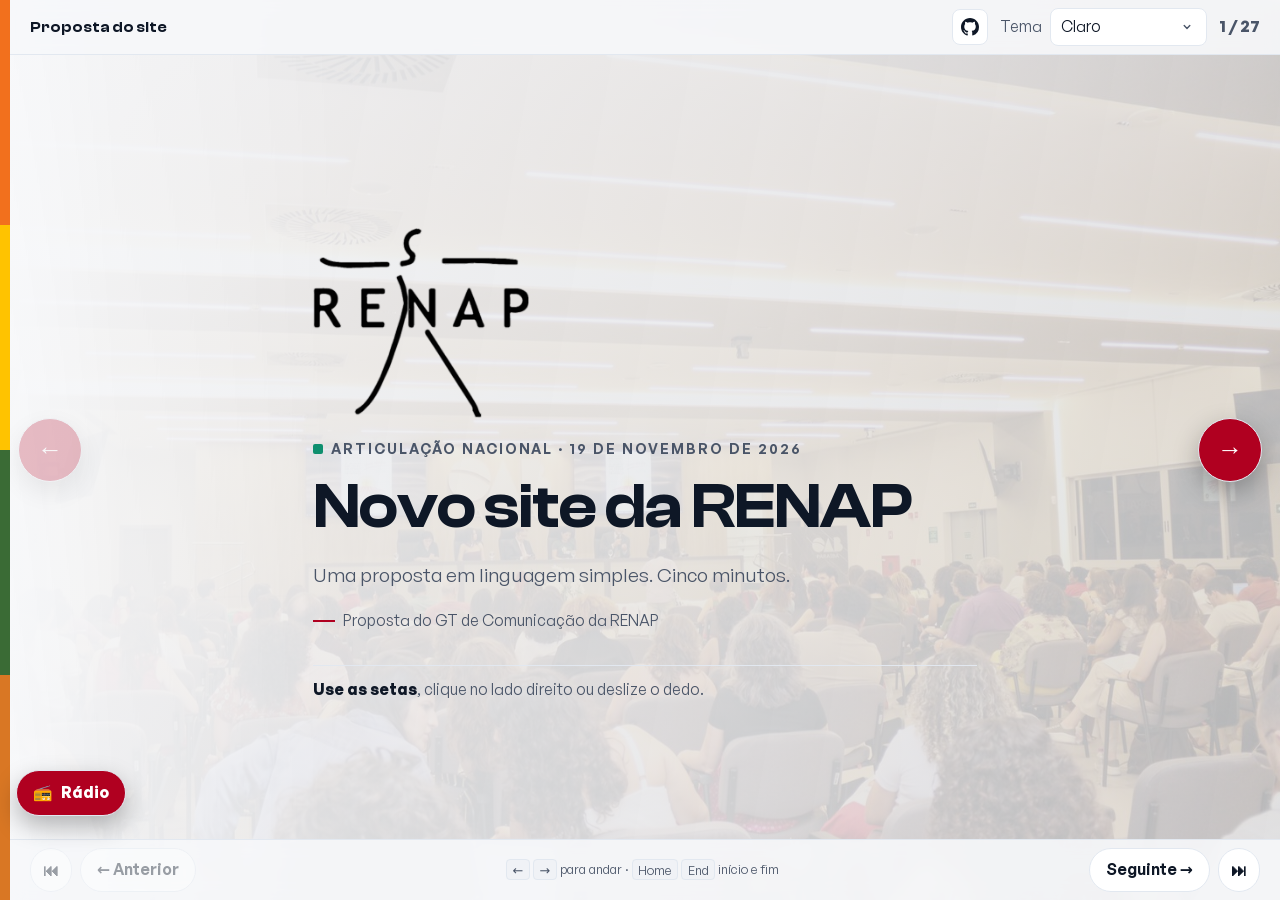
==== commit 2fc7e37b: "Cartão só com borda: o véu do tema sai de cena - o que deixava o fundo chapado atrás do cartão era o" ====
--- a/index.html
+++ b/index.html
@@ -634,8 +634,8 @@
   background-image: var(--fundo, none);
   background-position: right center;
   background-size: cover; background-repeat: no-repeat;
-  filter: brightness(.78) saturate(.95);
-  opacity: var(--fundo-op, .58);
+  filter: brightness(.66) saturate(.95);
+  opacity: var(--fundo-op, .72);
   -webkit-mask-image: linear-gradient(to right, transparent 0%, rgba(0,0,0,.55) 9%, #000 26%);
   mask-image: linear-gradient(to right, transparent 0%, rgba(0,0,0,.55) 9%, #000 26%);
 }
@@ -643,9 +643,9 @@
 .tela::after {
   content: ""; position: fixed; inset: 0; z-index: 2; pointer-events: none;
   background: linear-gradient(100deg,
-    color-mix(in srgb, var(--cp-bg) var(--veu-1, 74%), transparent) 0%,
-    color-mix(in srgb, var(--cp-bg) var(--veu-2, 62%), transparent) 55%,
-    color-mix(in srgb, var(--cp-bg) var(--veu-3, 48%), transparent) 100%);
+    color-mix(in srgb, var(--cp-bg) var(--veu-1, 0%), transparent) 0%,
+    color-mix(in srgb, var(--cp-bg) var(--veu-2, 0%), transparent) 55%,
+    color-mix(in srgb, var(--cp-bg) var(--veu-3, 0%), transparent) 100%);
 }
 .tela .miolo { position: relative; z-index: 3; }
 
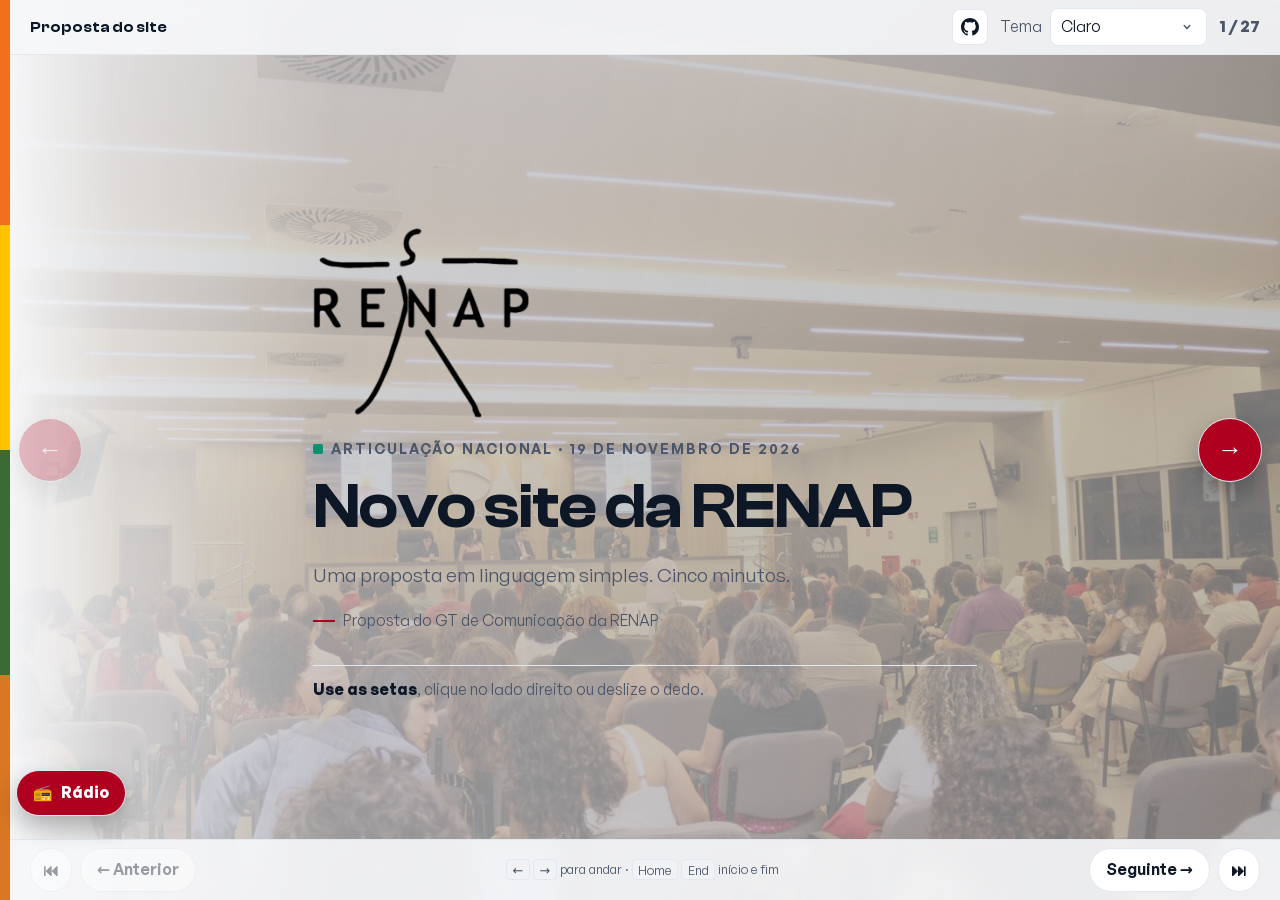
==== commit 2c97f62e: "Foto mais discreta, tema de volta e capa no mesmo regime - foto: brilho .55 e opacidade .5 (estava ." ====
--- a/index.html
+++ b/index.html
@@ -634,8 +634,8 @@
   background-image: var(--fundo, none);
   background-position: right center;
   background-size: cover; background-repeat: no-repeat;
-  filter: brightness(.66) saturate(.95);
-  opacity: var(--fundo-op, .72);
+  filter: brightness(.55) saturate(.9);
+  opacity: var(--fundo-op, .5);
   -webkit-mask-image: linear-gradient(to right, transparent 0%, rgba(0,0,0,.55) 9%, #000 26%);
   mask-image: linear-gradient(to right, transparent 0%, rgba(0,0,0,.55) 9%, #000 26%);
 }
@@ -643,9 +643,9 @@
 .tela::after {
   content: ""; position: fixed; inset: 0; z-index: 2; pointer-events: none;
   background: linear-gradient(100deg,
-    color-mix(in srgb, var(--cp-bg) var(--veu-1, 0%), transparent) 0%,
-    color-mix(in srgb, var(--cp-bg) var(--veu-2, 0%), transparent) 55%,
-    color-mix(in srgb, var(--cp-bg) var(--veu-3, 0%), transparent) 100%);
+    color-mix(in srgb, var(--cp-bg) var(--veu-1, 34%), transparent) 0%,
+    color-mix(in srgb, var(--cp-bg) var(--veu-2, 20%), transparent) 55%,
+    color-mix(in srgb, var(--cp-bg) var(--veu-3, 10%), transparent) 100%);
 }
 .tela .miolo { position: relative; z-index: 3; }
 
@@ -653,9 +653,9 @@
 .tela--capa, .tela--fecho { --fundo-op: .72; }
 .tela--capa::after, .tela--fecho::after {
   background: linear-gradient(100deg,
-    color-mix(in srgb, var(--cp-bg) 92%, transparent) 0%,
-    color-mix(in srgb, var(--cp-bg) 78%, transparent) 55%,
-    color-mix(in srgb, var(--cp-bg) 62%, transparent) 100%);
+    color-mix(in srgb, var(--cp-bg) 55%, transparent) 0%,
+    color-mix(in srgb, var(--cp-bg) 38%, transparent) 55%,
+    color-mix(in srgb, var(--cp-bg) 22%, transparent) 100%);
 }
 
 @media print {
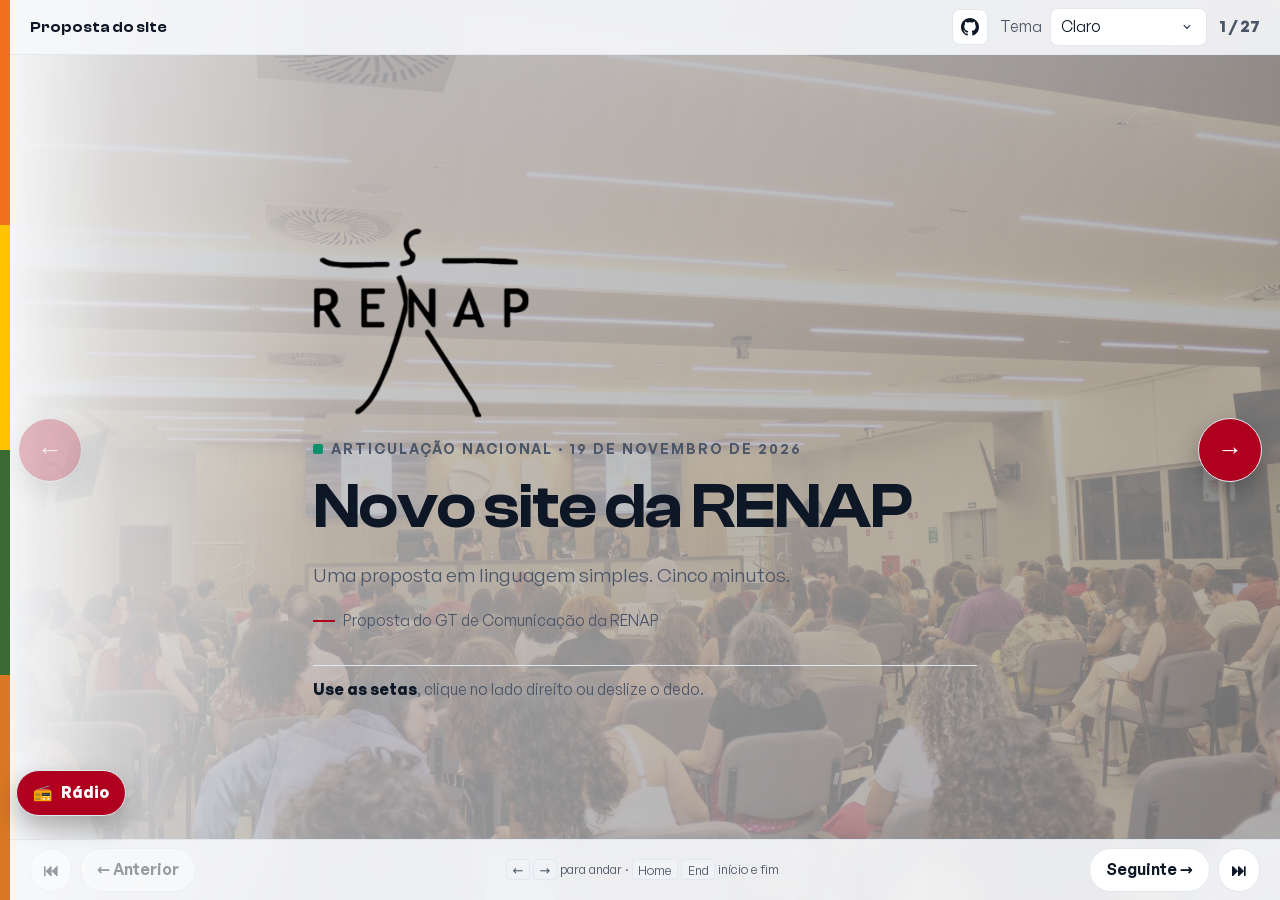
==== commit 91ae20cc: "Fotos em alta e brilho menor - fundos regerados a partir dos originais: até 2200 px de largura, JPEG" ====
--- a/index.html
+++ b/index.html
@@ -634,8 +634,8 @@
   background-image: var(--fundo, none);
   background-position: right center;
   background-size: cover; background-repeat: no-repeat;
-  filter: brightness(.55) saturate(.9);
-  opacity: var(--fundo-op, .5);
+  filter: brightness(.46) saturate(.9);
+  opacity: var(--fundo-op, .46);
   -webkit-mask-image: linear-gradient(to right, transparent 0%, rgba(0,0,0,.55) 9%, #000 26%);
   mask-image: linear-gradient(to right, transparent 0%, rgba(0,0,0,.55) 9%, #000 26%);
 }
@@ -1191,6 +1191,24 @@
 /* Texto sobre vidro claro: sombra curta segura a leitura sem apagar a foto. */
 .cartao p, .cartao li, .cartao h3, .sumario__desc, .sumario__item b, .sumario__numero {
   text-shadow: 0 1px 3px rgba(0, 0, 0, .75);
+}
+
+/* Cartão que é link: mesma pele do cartão, sem sublinhado. */
+a.cartao { display: block; text-decoration: none; color: var(--cp-text); }
+a.cartao:hover, a.cartao:focus-visible {
+  border-color: color-mix(in srgb, var(--cp-primary) 70%, transparent);
+}
+
+/* Cartão padrão (o da tela 6): sem fundo, sem desfoque, só borda clara.
+   Vale para todo bloco que se comporta como cartão. */
+.cartao, .sumario__item, .contas li, .funcao, .demo, .lab__item, .amostra-fonte,
+.catalogo li, .fonte-item button, .chip-tema, .rp__controles, .rp__lista-area {
+  background: transparent;
+  backdrop-filter: none;
+  -webkit-backdrop-filter: none;
+  border: 1px solid color-mix(in srgb, var(--cp-text) 22%, transparent);
+  border-radius: 12px;
+  box-shadow: inset 0 1px 0 rgba(255, 255, 255, .10);
 }
 
 /* Brilho de vidro: uma linha clara no topo faz o cartão parecer vidro
@@ -1400,50 +1418,43 @@
       <p class="olho sobe" style="--i:0"><span class="emoji" aria-hidden="true">🧭</span>Sumário</p>
       <h2 class="titulo sobe" style="--i:1">O caminho da apresentação</h2>
       <p class="resumo sobe" style="--i:2">Sete blocos, na ordem da conversa. Toque num bloco para ir direto a ele.</p>
-      <ul class="sumario sobe" style="--i:3">
-        <li><a class="sumario__item" href="#3">
-          <span class="sumario__emoji" aria-hidden="true">🗂️</span>
-          <b>Conteúdo do site</b>
-          <span class="sumario__numero" aria-hidden="true">1</span>
-          <span class="sumario__desc">O que reúne, fase 1, documentos, memória e teorias.</span>
-        </a></li>
-        <li><a class="sumario__item" href="#8">
-          <span class="sumario__emoji" aria-hidden="true">⚙️</span>
-          <b>Funções e plataforma</b>
-          <span class="sumario__numero" aria-hidden="true">2</span>
-          <span class="sumario__desc">Cadastro, sigilo, funções, API e acessibilidade.</span>
-        </a></li>
-        <li><a class="sumario__item" href="#12">
-          <span class="sumario__emoji" aria-hidden="true">💰</span>
-          <b>Dinheiro e decisões</b>
-          <span class="sumario__numero" aria-hidden="true">3</span>
-          <span class="sumario__desc">Quanto temos e as quatro respostas da reunião.</span>
-        </a></li>
-        <li><a class="sumario__item" href="#14">
-          <span class="sumario__emoji" aria-hidden="true">🖼️</span>
-          <b>Referências</b>
-          <span class="sumario__numero" aria-hidden="true">4</span>
-          <span class="sumario__desc">Portais que deram certo, acervos e movimentos.</span>
-        </a></li>
-        <li><a class="sumario__item" href="#16">
-          <span class="sumario__emoji" aria-hidden="true">🎨</span>
-          <b>Estilo e identidade</b>
-          <span class="sumario__numero" aria-hidden="true">5</span>
-          <span class="sumario__desc">Sóbrio ou com movimento, cores, fontes e fotos.</span>
-        </a></li>
-        <li><a class="sumario__item" href="#20">
-          <span class="sumario__emoji" aria-hidden="true">🤝</span>
-          <b>Fechamento</b>
-          <span class="sumario__numero" aria-hidden="true">6</span>
-          <span class="sumario__desc">Cinco decisões, próximos passos e glossário.</span>
-        </a></li>
-        <li><a class="sumario__item" href="#22">
-          <span class="sumario__emoji" aria-hidden="true">🧪</span>
-          <b>Anexos</b>
-          <span class="sumario__numero" aria-hidden="true">7</span>
-          <span class="sumario__desc">Sanfona, rádio, custos, home, catálogo e laboratórios.</span>
-        </a></li>
-      </ul>
+      <div class="cartoes duas sobe" style="--i:3">
+        <a class="cartao" href="#3">
+          <span class="etiqueta"><span class="emoji" aria-hidden="true">🗂️</span>1</span>
+          <h3>Conteúdo do site</h3>
+          <p>O que reúne, fase 1, documentos, memória e teorias.</p>
+        </a>
+        <a class="cartao" href="#8">
+          <span class="etiqueta"><span class="emoji" aria-hidden="true">⚙️</span>2</span>
+          <h3>Funções e plataforma</h3>
+          <p>Cadastro, sigilo, funções, API e acessibilidade.</p>
+        </a>
+        <a class="cartao" href="#12">
+          <span class="etiqueta"><span class="emoji" aria-hidden="true">💰</span>3</span>
+          <h3>Dinheiro e decisões</h3>
+          <p>Quanto temos e as quatro respostas da reunião.</p>
+        </a>
+        <a class="cartao" href="#14">
+          <span class="etiqueta"><span class="emoji" aria-hidden="true">🖼️</span>4</span>
+          <h3>Referências</h3>
+          <p>Portais que deram certo, acervos e movimentos.</p>
+        </a>
+        <a class="cartao" href="#16">
+          <span class="etiqueta"><span class="emoji" aria-hidden="true">🎨</span>5</span>
+          <h3>Estilo e identidade</h3>
+          <p>Sóbrio ou com movimento, cores, fontes e fotos.</p>
+        </a>
+        <a class="cartao" href="#20">
+          <span class="etiqueta"><span class="emoji" aria-hidden="true">🤝</span>6</span>
+          <h3>Fechamento</h3>
+          <p>Cinco decisões, próximos passos e glossário.</p>
+        </a>
+        <a class="cartao" href="#22">
+          <span class="etiqueta"><span class="emoji" aria-hidden="true">🧪</span>7</span>
+          <h3>Anexos</h3>
+          <p>Sanfona, rádio, custos, home, catálogo e laboratórios.</p>
+        </a>
+      </div>
       <p class="folha"><b>Se a leitura parar no bloco 1:</b> a pessoa já viu o que o site vai ter. O resto é dinheiro, referência e estilo.</p>
     </div>
   </section>
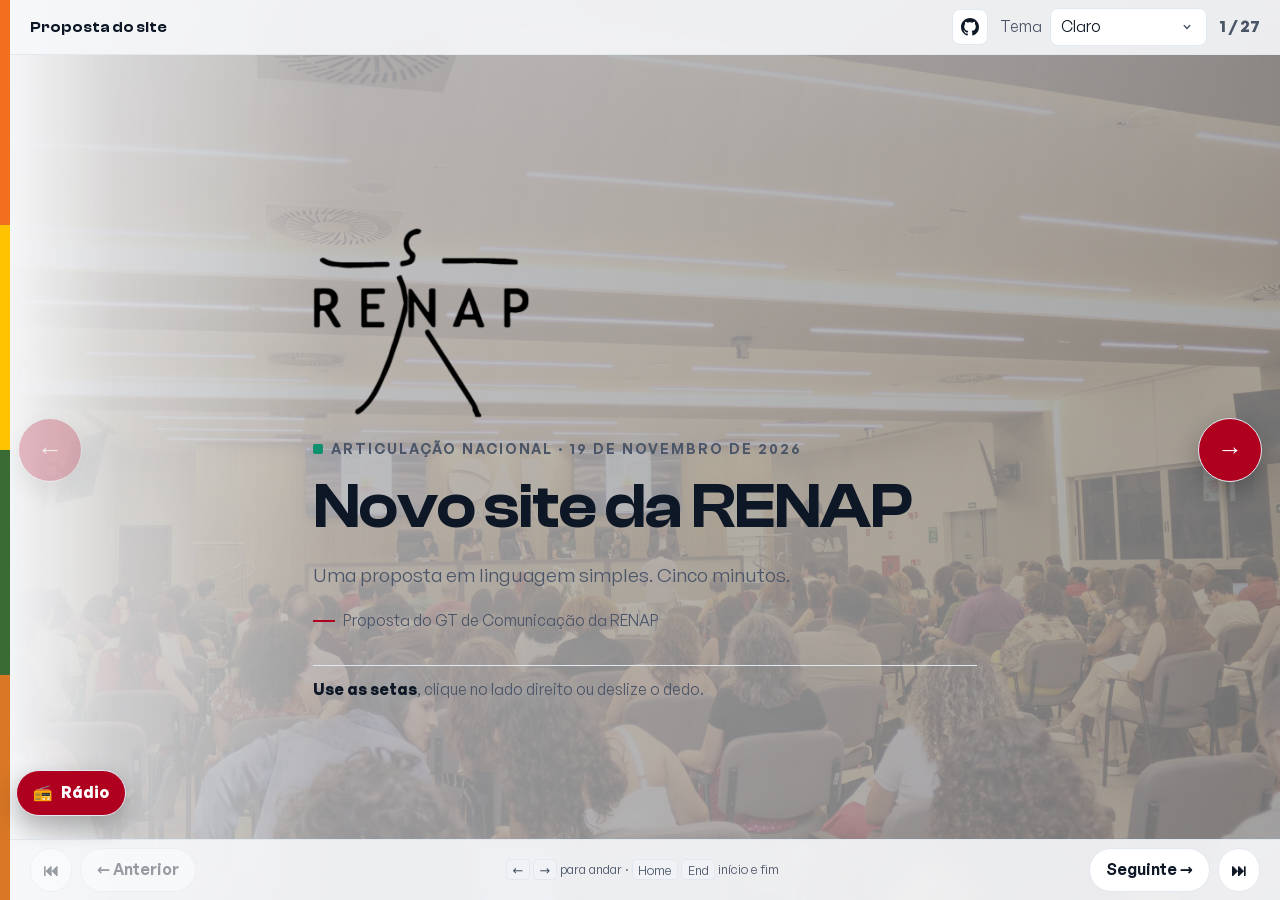
==== commit e9c8cefb: "Foto um passo mais escura - brilho .46 -> .38 e opacidade .46 -> .42 - véu e cartões sem mudança  Mo" ====
--- a/index.html
+++ b/index.html
@@ -634,8 +634,8 @@
   background-image: var(--fundo, none);
   background-position: right center;
   background-size: cover; background-repeat: no-repeat;
-  filter: brightness(.46) saturate(.9);
-  opacity: var(--fundo-op, .46);
+  filter: brightness(.38) saturate(.9);
+  opacity: var(--fundo-op, .42);
   -webkit-mask-image: linear-gradient(to right, transparent 0%, rgba(0,0,0,.55) 9%, #000 26%);
   mask-image: linear-gradient(to right, transparent 0%, rgba(0,0,0,.55) 9%, #000 26%);
 }
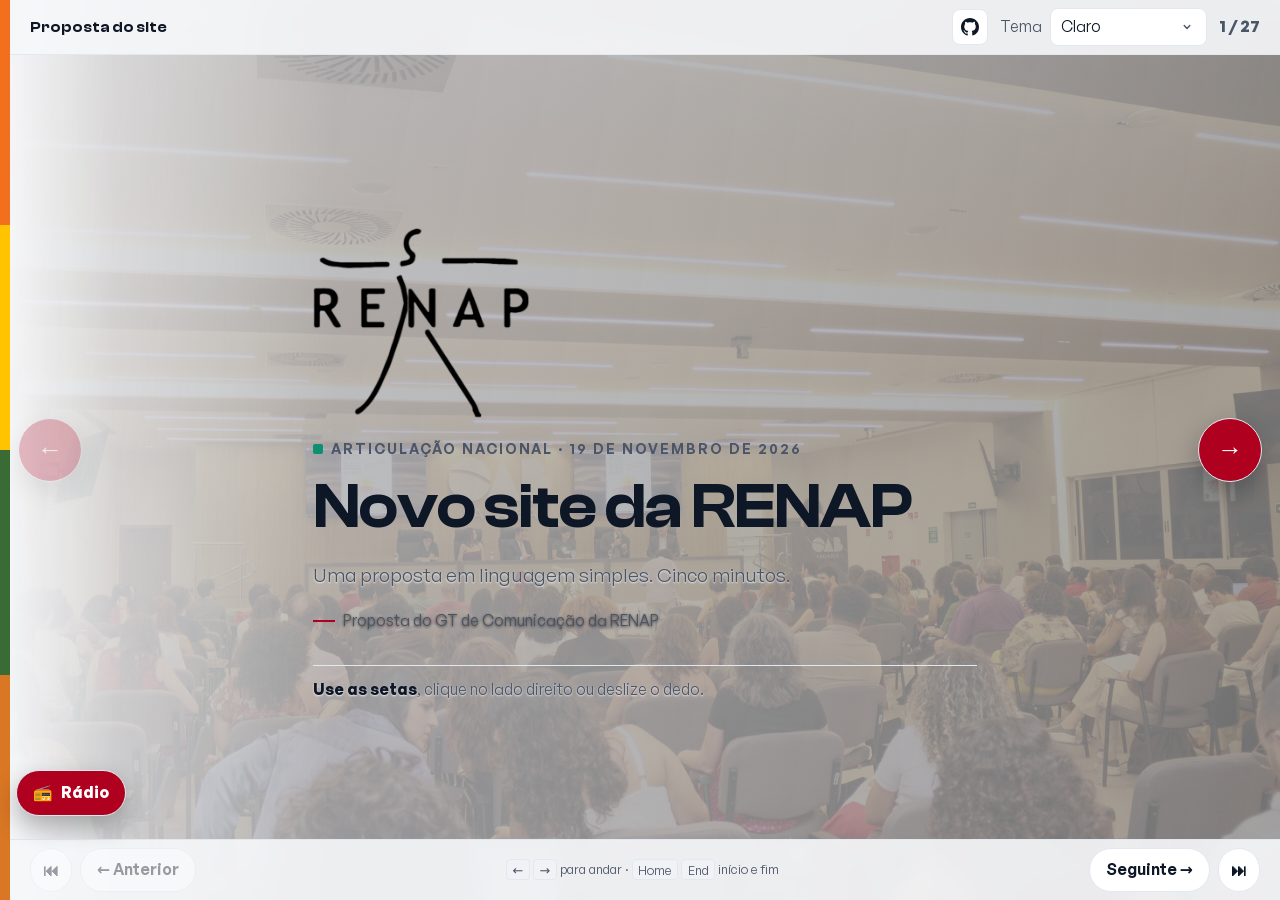
==== commit 7c6c27ca: "Contraste e leitura por tema - tema claro: foto a .18 de opacidade e véu 92/84/74% — no papel branco" ====
--- a/index.html
+++ b/index.html
@@ -19,7 +19,7 @@
 -->
 <link rel="stylesheet" href="fontes/fontshare.css?v=3" />
 <link rel="stylesheet" href="temas/temas.css" />
-<link rel="stylesheet" href="temas/renap.css?v=2" />
+<link rel="stylesheet" href="temas/renap.css?v=3" />
 <link rel="stylesheet" href="componentes/select.css" />
 <link rel="stylesheet" href="componentes/sanfona.css" />
 <link rel="stylesheet" href="componentes/shell.css" />
@@ -643,9 +643,9 @@
 .tela::after {
   content: ""; position: fixed; inset: 0; z-index: 2; pointer-events: none;
   background: linear-gradient(100deg,
-    color-mix(in srgb, var(--cp-bg) var(--veu-1, 34%), transparent) 0%,
-    color-mix(in srgb, var(--cp-bg) var(--veu-2, 20%), transparent) 55%,
-    color-mix(in srgb, var(--cp-bg) var(--veu-3, 10%), transparent) 100%);
+    color-mix(in srgb, var(--cp-bg) var(--veu-1, 40%), transparent) 0%,
+    color-mix(in srgb, var(--cp-bg) var(--veu-2, 28%), transparent) 55%,
+    color-mix(in srgb, var(--cp-bg) var(--veu-3, 18%), transparent) 100%);
 }
 .tela .miolo { position: relative; z-index: 3; }
 
@@ -1189,8 +1189,16 @@
 
 
 /* Texto sobre vidro claro: sombra curta segura a leitura sem apagar a foto. */
-.cartao p, .cartao li, .cartao h3, .sumario__desc, .sumario__item b, .sumario__numero {
-  text-shadow: 0 1px 3px rgba(0, 0, 0, .75);
+.cartao p, .cartao li, .cartao h3, .sumario__desc, .sumario__item b, .sumario__numero,
+.resumo, .linhas li, .folha, .etiqueta, .fichas li, .tabela td, .tabela th, .contas span,
+.credito, .catalogo li {
+  text-shadow: 0 1px 3px rgba(0, 0, 0, .78);
+}
+/* No tema claro a sombra escura pesa: vira halo branco. */
+[data-theme="light"] .resumo, [data-theme="light"] .linhas li,
+[data-theme="light"] .folha, [data-theme="light"] .cartao p,
+[data-theme="light"] .tabela td, [data-theme="light"] .tabela th {
+  text-shadow: 0 1px 2px rgba(255, 255, 255, .85);
 }
 
 /* Cartão que é link: mesma pele do cartão, sem sublinhado. */
--- a/temas/renap.css
+++ b/temas/renap.css
@@ -56,10 +56,11 @@
 /* Fotografia de fundo: no tema claro e no alto contraste o véu muda.
    Sem isto, a foto desaparece sob o papel branco. */
 [data-theme=light] {
-  --fundo-op: .55;
-  --veu-1: 80%;
-  --veu-2: 62%;
-  --veu-3: 44%;
+  /* Papel claro precisa de véu forte: a foto vira textura, não cena. */
+  --fundo-op: .18;
+  --veu-1: 92%;
+  --veu-2: 84%;
+  --veu-3: 74%;
 }
 /* Alto contraste não tem enfeite: a foto sai de cena. */
 [data-theme=high-contrast] { --fundo-op: 0; }
